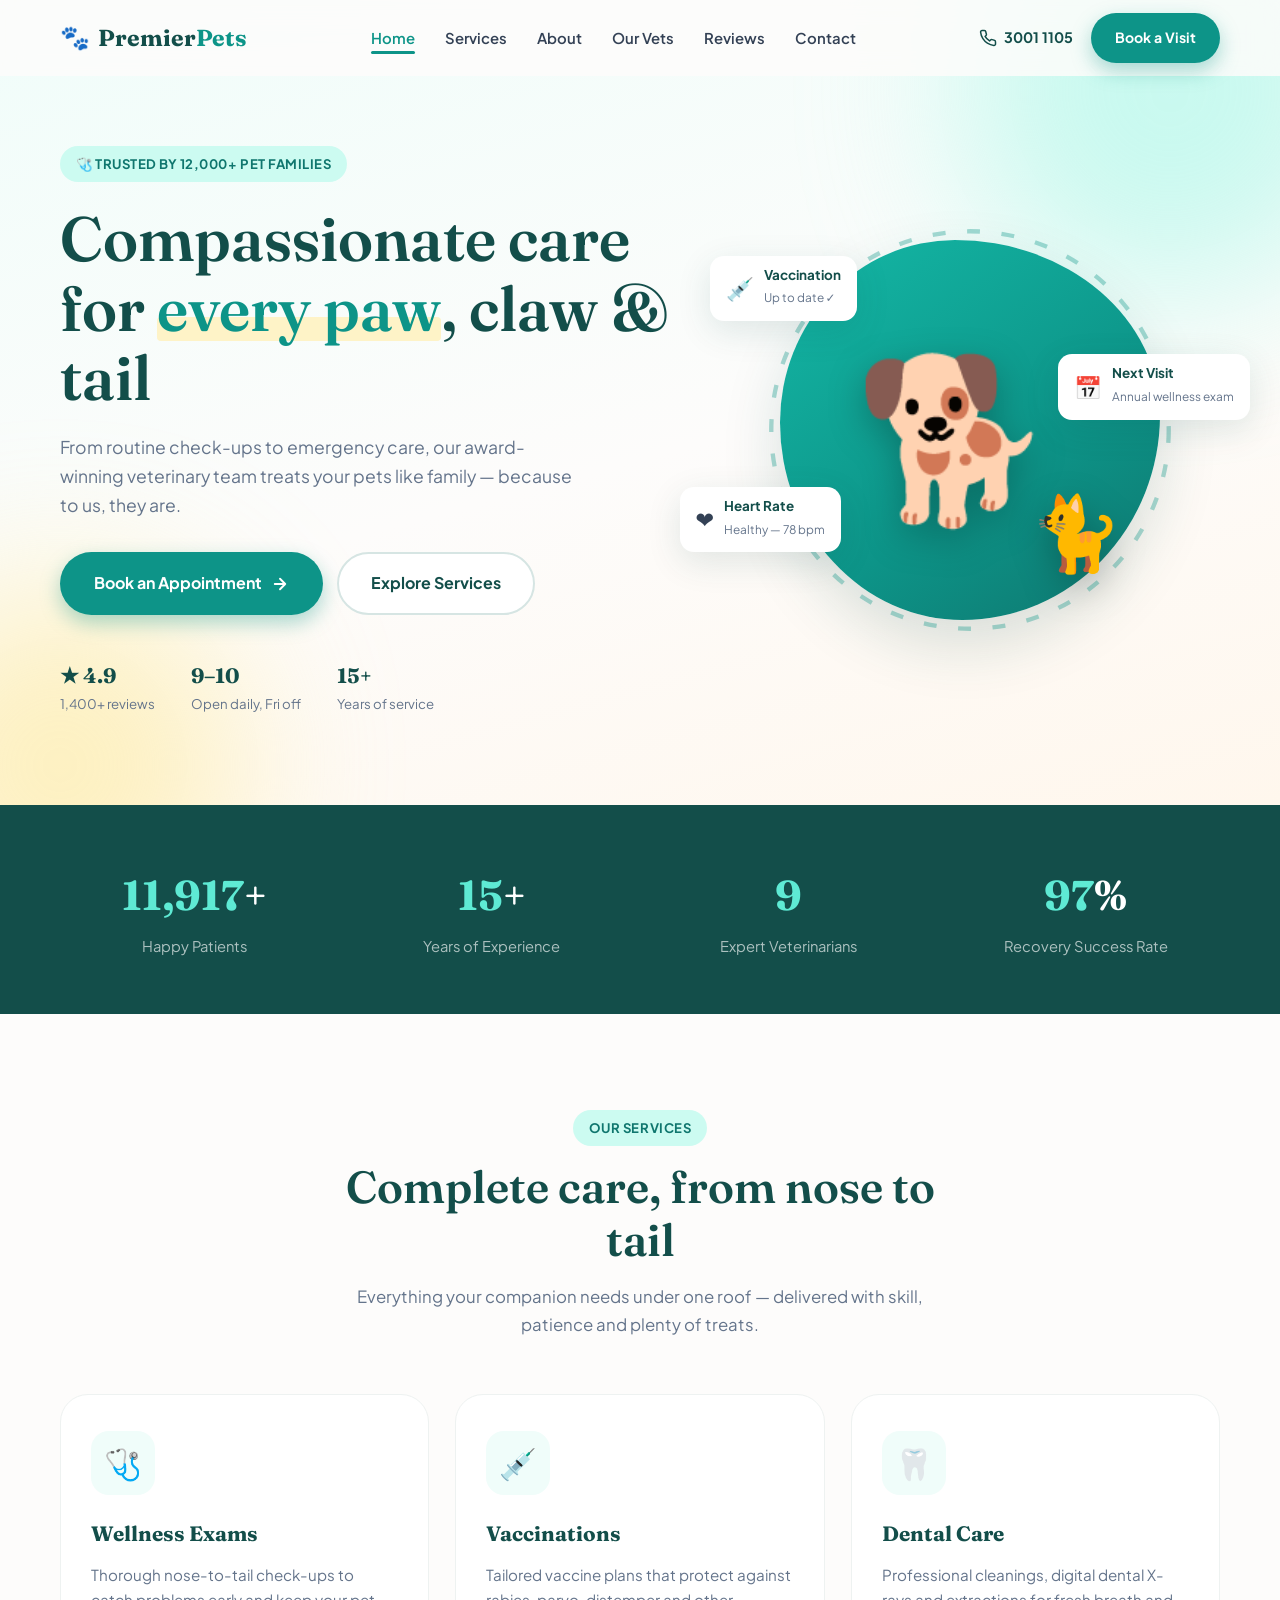
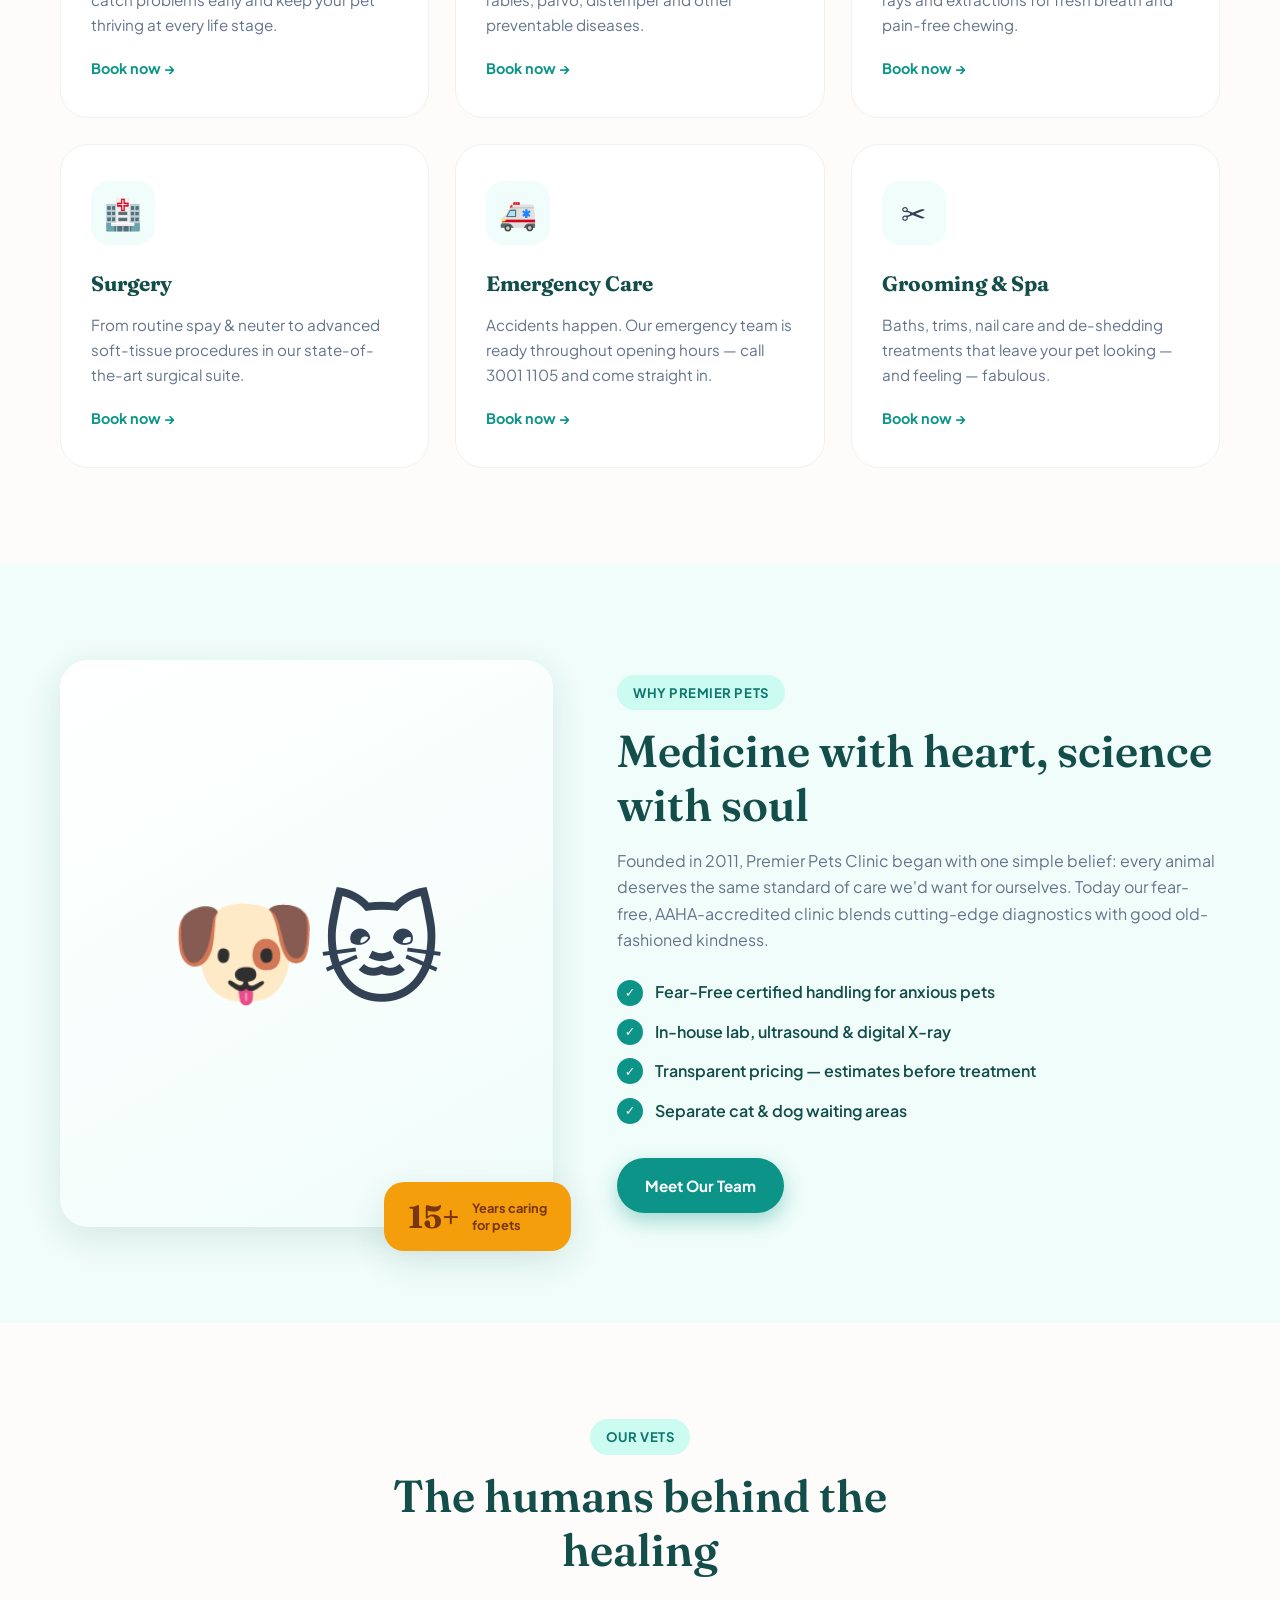
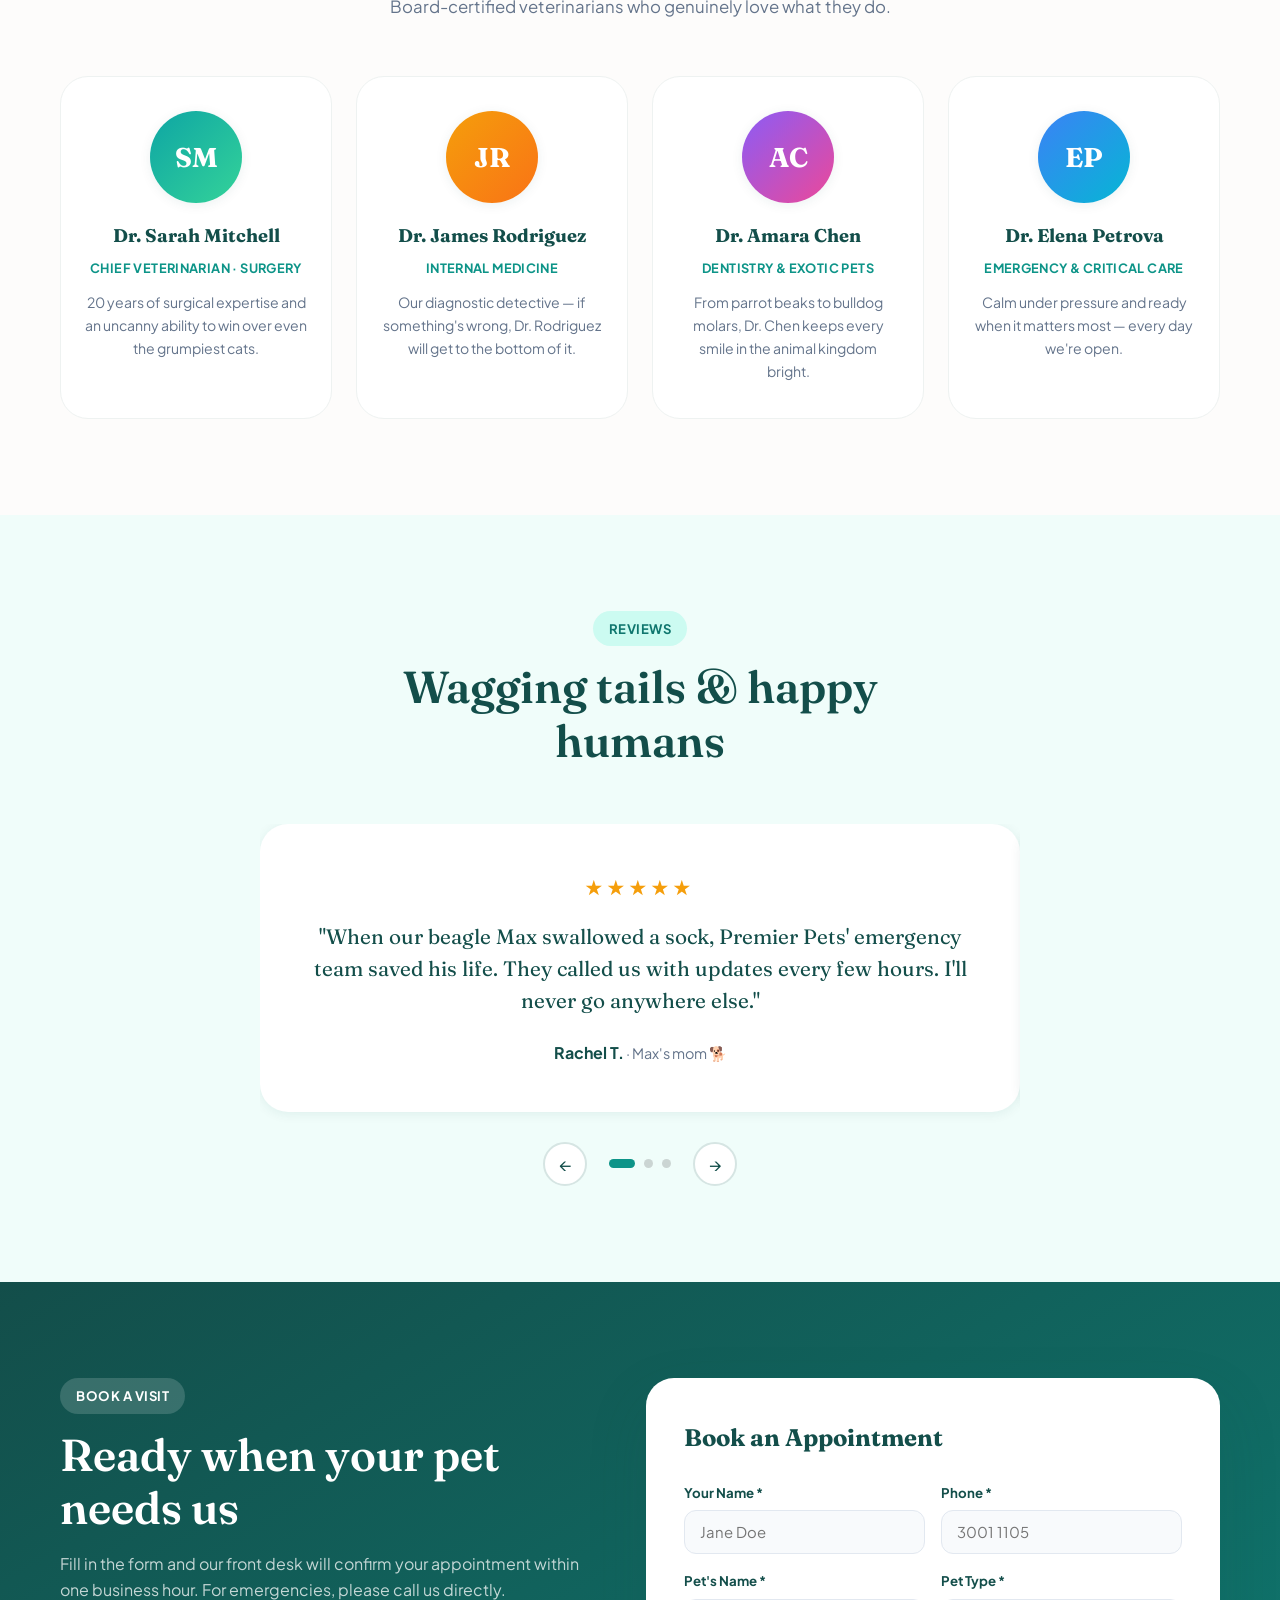
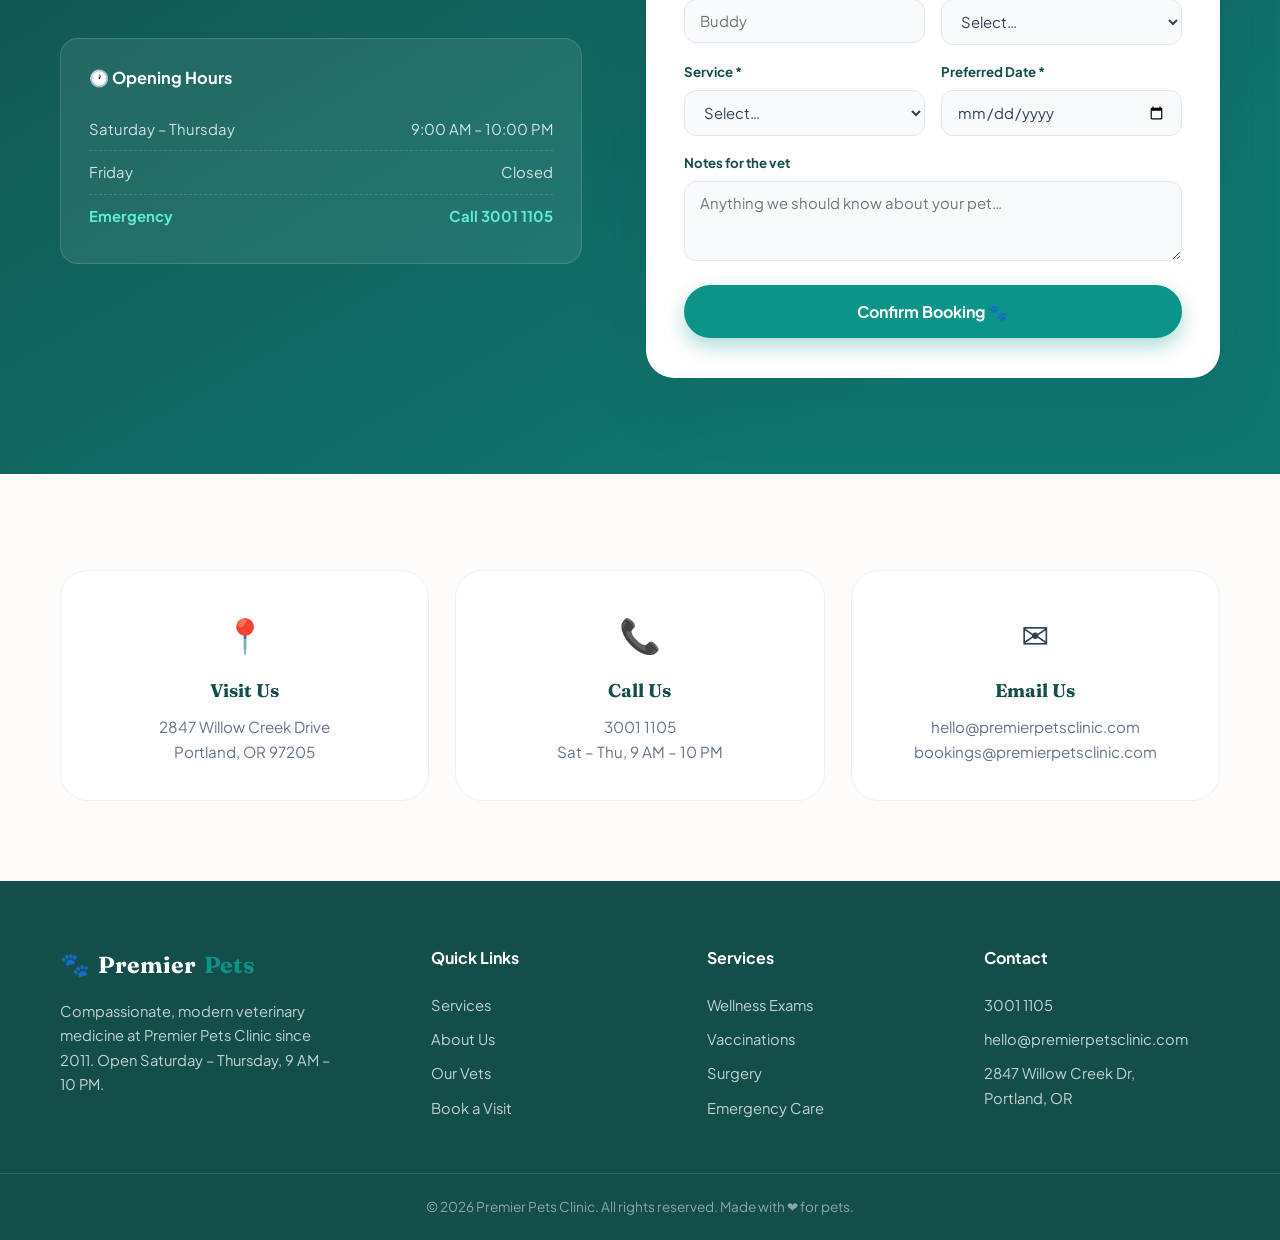
==== index.html @ c00f2b89 "Rebrand to Premier Pets Clinic with real contact details Update clinic name throughout, set phone to" ====
<!DOCTYPE html>
<html lang="en">
<head>
  <meta charset="UTF-8" />
  <meta name="viewport" content="width=device-width, initial-scale=1.0" />
  <title>Premier Pets Clinic — Compassionate Care for Every Paw</title>
  <meta name="description" content="Premier Pets Clinic offers complete pet healthcare: wellness exams, vaccinations, surgery, dental care, grooming and emergency services. Open Sat–Thu, 9 AM – 10 PM." />
  <link rel="preconnect" href="https://fonts.googleapis.com" />
  <link rel="preconnect" href="https://fonts.gstatic.com" crossorigin />
  <link href="https://fonts.googleapis.com/css2?family=Fraunces:opsz,wght@9..144,500;9..144,600;9..144,700&family=Plus+Jakarta+Sans:wght@400;500;600;700;800&display=swap" rel="stylesheet" />
  <link rel="stylesheet" href="css/styles.css" />
  <link rel="icon" href="data:image/svg+xml,<svg xmlns='http://www.w3.org/2000/svg' viewBox='0 0 100 100'><text y='.9em' font-size='90'>🐾</text></svg>" />
</head>
<body>

  <!-- ===== Header ===== -->
  <header class="header" id="header">
    <nav class="nav container">
      <a href="#home" class="nav__logo">
        <span class="nav__logo-icon">🐾</span>
        <span>Premier<em>Pets</em></span>
      </a>

      <ul class="nav__menu" id="nav-menu">
        <li><a href="#home" class="nav__link active-link">Home</a></li>
        <li><a href="#services" class="nav__link">Services</a></li>
        <li><a href="#about" class="nav__link">About</a></li>
        <li><a href="#team" class="nav__link">Our Vets</a></li>
        <li><a href="#testimonials" class="nav__link">Reviews</a></li>
        <li><a href="#contact" class="nav__link">Contact</a></li>
      </ul>

      <div class="nav__actions">
        <a href="tel:30011105" class="nav__phone">
          <svg viewBox="0 0 24 24" width="18" height="18" fill="none" stroke="currentColor" stroke-width="2" stroke-linecap="round" stroke-linejoin="round"><path d="M22 16.92v3a2 2 0 0 1-2.18 2 19.79 19.79 0 0 1-8.63-3.07 19.5 19.5 0 0 1-6-6 19.79 19.79 0 0 1-3.07-8.67A2 2 0 0 1 4.11 2h3a2 2 0 0 1 2 1.72 12.84 12.84 0 0 0 .7 2.81 2 2 0 0 1-.45 2.11L8.09 9.91a16 16 0 0 0 6 6l1.27-1.27a2 2 0 0 1 2.11-.45 12.84 12.84 0 0 0 2.81.7A2 2 0 0 1 22 16.92z"/></svg>
          <span>3001 1105</span>
        </a>
        <a href="#appointment" class="btn btn--primary nav__cta">Book a Visit</a>
        <button class="nav__toggle" id="nav-toggle" aria-label="Open menu">
          <span></span><span></span><span></span>
        </button>
      </div>
    </nav>
  </header>

  <main>
    <!-- ===== Hero ===== -->
    <section class="hero" id="home">
      <div class="hero__blob hero__blob--1"></div>
      <div class="hero__blob hero__blob--2"></div>
      <div class="container hero__container">
        <div class="hero__content reveal">
          <span class="tag">🩺 Trusted by 12,000+ pet families</span>
          <h1 class="hero__title">
            Compassionate care for <span class="highlight">every paw</span>, claw &amp; tail
          </h1>
          <p class="hero__text">
            From routine check-ups to emergency care, our award-winning veterinary
            team treats your pets like family — because to us, they are.
          </p>
          <div class="hero__buttons">
            <a href="#appointment" class="btn btn--primary btn--lg">
              Book an Appointment
              <svg viewBox="0 0 24 24" width="18" height="18" fill="none" stroke="currentColor" stroke-width="2.5" stroke-linecap="round" stroke-linejoin="round"><path d="M5 12h14M12 5l7 7-7 7"/></svg>
            </a>
            <a href="#services" class="btn btn--ghost btn--lg">Explore Services</a>
          </div>
          <div class="hero__badges">
            <div class="hero__badge"><strong>★ 4.9</strong><span>1,400+ reviews</span></div>
            <div class="hero__badge"><strong>9–10</strong><span>Open daily, Fri off</span></div>
            <div class="hero__badge"><strong>15+</strong><span>Years of service</span></div>
          </div>
        </div>

        <div class="hero__visual reveal delay-2">
          <div class="hero__card-main">
            <div class="hero__pet">🐕</div>
            <div class="hero__pet hero__pet--cat">🐈</div>
            <svg class="hero__ring" viewBox="0 0 200 200">
              <circle cx="100" cy="100" r="92" fill="none" stroke="currentColor" stroke-width="2" stroke-dasharray="6 10" />
            </svg>
          </div>
          <div class="float-card float-card--1">
            <span class="float-card__icon">💉</span>
            <div><strong>Vaccination</strong><small>Up to date ✓</small></div>
          </div>
          <div class="float-card float-card--2">
            <span class="float-card__icon">❤️</span>
            <div><strong>Heart Rate</strong><small>Healthy — 78 bpm</small></div>
          </div>
          <div class="float-card float-card--3">
            <span class="float-card__icon">📅</span>
            <div><strong>Next Visit</strong><small>Annual wellness exam</small></div>
          </div>
        </div>
      </div>
    </section>

    <!-- ===== Stats ===== -->
    <section class="stats">
      <div class="container stats__grid">
        <div class="stat reveal"><h3><span class="counter" data-target="12000">0</span>+</h3><p>Happy Patients</p></div>
        <div class="stat reveal delay-1"><h3><span class="counter" data-target="15">0</span>+</h3><p>Years of Experience</p></div>
        <div class="stat reveal delay-2"><h3><span class="counter" data-target="9">0</span></h3><p>Expert Veterinarians</p></div>
        <div class="stat reveal delay-3"><h3><span class="counter" data-target="98">0</span>%</h3><p>Recovery Success Rate</p></div>
      </div>
    </section>

    <!-- ===== Services ===== -->
    <section class="section services" id="services">
      <div class="container">
        <div class="section__header reveal">
          <span class="tag">Our Services</span>
          <h2 class="section__title">Complete care, from nose to tail</h2>
          <p class="section__subtitle">Everything your companion needs under one roof — delivered with skill, patience and plenty of treats.</p>
        </div>

        <div class="services__grid">
          <article class="service-card reveal">
            <div class="service-card__icon">🩺</div>
            <h3>Wellness Exams</h3>
            <p>Thorough nose-to-tail check-ups to catch problems early and keep your pet thriving at every life stage.</p>
            <a href="#appointment" class="service-card__link">Book now →</a>
          </article>
          <article class="service-card reveal delay-1">
            <div class="service-card__icon">💉</div>
            <h3>Vaccinations</h3>
            <p>Tailored vaccine plans that protect against rabies, parvo, distemper and other preventable diseases.</p>
            <a href="#appointment" class="service-card__link">Book now →</a>
          </article>
          <article class="service-card reveal delay-2">
            <div class="service-card__icon">🦷</div>
            <h3>Dental Care</h3>
            <p>Professional cleanings, digital dental X-rays and extractions for fresh breath and pain-free chewing.</p>
            <a href="#appointment" class="service-card__link">Book now →</a>
          </article>
          <article class="service-card reveal">
            <div class="service-card__icon">🏥</div>
            <h3>Surgery</h3>
            <p>From routine spay &amp; neuter to advanced soft-tissue procedures in our state-of-the-art surgical suite.</p>
            <a href="#appointment" class="service-card__link">Book now →</a>
          </article>
          <article class="service-card reveal delay-1">
            <div class="service-card__icon">🚑</div>
            <h3>Emergency Care</h3>
            <p>Accidents happen. Our emergency team is ready throughout opening hours — call 3001 1105 and come straight in.</p>
            <a href="#appointment" class="service-card__link">Book now →</a>
          </article>
          <article class="service-card reveal delay-2">
            <div class="service-card__icon">✂️</div>
            <h3>Grooming &amp; Spa</h3>
            <p>Baths, trims, nail care and de-shedding treatments that leave your pet looking — and feeling — fabulous.</p>
            <a href="#appointment" class="service-card__link">Book now →</a>
          </article>
        </div>
      </div>
    </section>

    <!-- ===== About ===== -->
    <section class="section about" id="about">
      <div class="container about__grid">
        <div class="about__visual reveal">
          <div class="about__img-card">
            <span class="about__emoji">🐶🐱</span>
            <div class="about__experience">
              <strong>15+</strong>
              <span>Years caring<br/>for pets</span>
            </div>
          </div>
        </div>
        <div class="about__content reveal delay-1">
          <span class="tag">Why Premier Pets</span>
          <h2 class="section__title">Medicine with heart, science with soul</h2>
          <p>
            Founded in 2011, Premier Pets Clinic began with one simple belief: every animal deserves
            the same standard of care we'd want for ourselves. Today our fear-free,
            AAHA-accredited clinic blends cutting-edge diagnostics with good
            old-fashioned kindness.
          </p>
          <ul class="about__list">
            <li><span>✓</span> Fear-Free certified handling for anxious pets</li>
            <li><span>✓</span> In-house lab, ultrasound &amp; digital X-ray</li>
            <li><span>✓</span> Transparent pricing — estimates before treatment</li>
            <li><span>✓</span> Separate cat &amp; dog waiting areas</li>
          </ul>
          <a href="#team" class="btn btn--primary">Meet Our Team</a>
        </div>
      </div>
    </section>

    <!-- ===== Team ===== -->
    <section class="section team" id="team">
      <div class="container">
        <div class="section__header reveal">
          <span class="tag">Our Vets</span>
          <h2 class="section__title">The humans behind the healing</h2>
          <p class="section__subtitle">Board-certified veterinarians who genuinely love what they do.</p>
        </div>
        <div class="team__grid">
          <article class="team-card reveal">
            <div class="team-card__avatar" style="--av: linear-gradient(135deg,#0ea5a4,#34d399)">SM</div>
            <h3>Dr. Sarah Mitchell</h3>
            <span class="team-card__role">Chief Veterinarian · Surgery</span>
            <p>20 years of surgical expertise and an uncanny ability to win over even the grumpiest cats.</p>
          </article>
          <article class="team-card reveal delay-1">
            <div class="team-card__avatar" style="--av: linear-gradient(135deg,#f59e0b,#f97316)">JR</div>
            <h3>Dr. James Rodriguez</h3>
            <span class="team-card__role">Internal Medicine</span>
            <p>Our diagnostic detective — if something's wrong, Dr. Rodriguez will get to the bottom of it.</p>
          </article>
          <article class="team-card reveal delay-2">
            <div class="team-card__avatar" style="--av: linear-gradient(135deg,#8b5cf6,#ec4899)">AC</div>
            <h3>Dr. Amara Chen</h3>
            <span class="team-card__role">Dentistry &amp; Exotic Pets</span>
            <p>From parrot beaks to bulldog molars, Dr. Chen keeps every smile in the animal kingdom bright.</p>
          </article>
          <article class="team-card reveal delay-3">
            <div class="team-card__avatar" style="--av: linear-gradient(135deg,#3b82f6,#06b6d4)">EP</div>
            <h3>Dr. Elena Petrova</h3>
            <span class="team-card__role">Emergency &amp; Critical Care</span>
            <p>Calm under pressure and ready when it matters most — every day we're open.</p>
          </article>
        </div>
      </div>
    </section>

    <!-- ===== Testimonials ===== -->
    <section class="section testimonials" id="testimonials">
      <div class="container">
        <div class="section__header reveal">
          <span class="tag">Reviews</span>
          <h2 class="section__title">Wagging tails &amp; happy humans</h2>
        </div>

        <div class="slider reveal" id="slider">
          <div class="slider__track" id="slider-track">
            <blockquote class="slide">
              <div class="slide__stars">★★★★★</div>
              <p>"When our beagle Max swallowed a sock, Premier Pets' emergency team saved his life. They called us with updates every few hours. I'll never go anywhere else."</p>
              <footer><strong>Rachel T.</strong><span> · Max's mom 🐕</span></footer>
            </blockquote>
            <blockquote class="slide">
              <div class="slide__stars">★★★★★</div>
              <p>"My cat Luna is terrified of vets, but the fear-free handling here is real. She actually purred during her exam. I didn't know that was possible."</p>
              <footer><strong>Daniel K.</strong><span> · Luna's dad 🐈</span></footer>
            </blockquote>
            <blockquote class="slide">
              <div class="slide__stars">★★★★★</div>
              <p>"Transparent pricing, zero upselling, and a team that remembers my dog's name every single visit. Premier Pets sets the standard for what a vet clinic should be."</p>
              <footer><strong>Priya S.</strong><span> · Biscuit's mom 🐩</span></footer>
            </blockquote>
          </div>
          <div class="slider__controls">
            <button class="slider__btn" id="prev-btn" aria-label="Previous review">←</button>
            <div class="slider__dots" id="slider-dots"></div>
            <button class="slider__btn" id="next-btn" aria-label="Next review">→</button>
          </div>
        </div>
      </div>
    </section>

    <!-- ===== Appointment ===== -->
    <section class="section appointment" id="appointment">
      <div class="container appointment__grid">
        <div class="appointment__info reveal">
          <span class="tag tag--light">Book a Visit</span>
          <h2 class="section__title">Ready when your pet needs us</h2>
          <p>Fill in the form and our front desk will confirm your appointment within one business hour. For emergencies, please call us directly.</p>
          <div class="appointment__hours">
            <h4>🕐 Opening Hours</h4>
            <ul>
              <li><span>Saturday – Thursday</span><span>9:00 AM – 10:00 PM</span></li>
              <li><span>Friday</span><span>Closed</span></li>
              <li class="appointment__emergency"><span>Emergency</span><span>Call 3001 1105</span></li>
            </ul>
          </div>
        </div>

        <form class="appointment__form reveal delay-1" id="appointment-form" novalidate>
          <h3>Book an Appointment</h3>
          <div class="form__row">
            <div class="form__group">
              <label for="owner-name">Your Name *</label>
              <input type="text" id="owner-name" name="ownerName" placeholder="Jane Doe" required />
            </div>
            <div class="form__group">
              <label for="phone">Phone *</label>
              <input type="tel" id="phone" name="phone" placeholder="3001 1105" required />
            </div>
          </div>
          <div class="form__row">
            <div class="form__group">
              <label for="pet-name">Pet's Name *</label>
              <input type="text" id="pet-name" name="petName" placeholder="Buddy" required />
            </div>
            <div class="form__group">
              <label for="pet-type">Pet Type *</label>
              <select id="pet-type" name="petType" required>
                <option value="" disabled selected>Select…</option>
                <option>Dog</option>
                <option>Cat</option>
                <option>Bird</option>
                <option>Rabbit</option>
                <option>Reptile</option>
                <option>Other</option>
              </select>
            </div>
          </div>
          <div class="form__row">
            <div class="form__group">
              <label for="service">Service *</label>
              <select id="service" name="service" required>
                <option value="" disabled selected>Select…</option>
                <option>Wellness Exam</option>
                <option>Vaccination</option>
                <option>Dental Care</option>
                <option>Surgery Consultation</option>
                <option>Grooming &amp; Spa</option>
                <option>Emergency</option>
              </select>
            </div>
            <div class="form__group">
              <label for="date">Preferred Date *</label>
              <input type="date" id="date" name="date" required />
            </div>
          </div>
          <div class="form__group">
            <label for="notes">Notes for the vet</label>
            <textarea id="notes" name="notes" rows="3" placeholder="Anything we should know about your pet…"></textarea>
          </div>
          <button type="submit" class="btn btn--primary btn--lg btn--full">Confirm Booking 🐾</button>
          <p class="form__success" id="form-success" hidden>✅ Thank you! Your request was received — we'll call you shortly to confirm.</p>
        </form>
      </div>
    </section>

    <!-- ===== Contact / Map ===== -->
    <section class="section contact" id="contact">
      <div class="container">
        <div class="contact__grid">
          <div class="contact-card reveal">
            <span class="contact-card__icon">📍</span>
            <h4>Visit Us</h4>
            <p>2847 Willow Creek Drive<br/>Portland, OR 97205</p>
          </div>
          <div class="contact-card reveal delay-1">
            <span class="contact-card__icon">📞</span>
            <h4>Call Us</h4>
            <p><a href="tel:30011105">3001 1105</a><br/>Sat – Thu, 9 AM – 10 PM</p>
          </div>
          <div class="contact-card reveal delay-2">
            <span class="contact-card__icon">✉️</span>
            <h4>Email Us</h4>
            <p><a href="mailto:hello@premierpetsclinic.com">hello@premierpetsclinic.com</a><br/><a href="mailto:bookings@premierpetsclinic.com">bookings@premierpetsclinic.com</a></p>
          </div>
        </div>
      </div>
    </section>
  </main>

  <!-- ===== Footer ===== -->
  <footer class="footer">
    <div class="container footer__grid">
      <div class="footer__brand">
        <a href="#home" class="nav__logo nav__logo--footer"><span class="nav__logo-icon">🐾</span> Premier<em>Pets</em></a>
        <p>Compassionate, modern veterinary medicine at Premier Pets Clinic since 2011. Open Saturday – Thursday, 9 AM – 10 PM.</p>
      </div>
      <div class="footer__col">
        <h4>Quick Links</h4>
        <a href="#services">Services</a>
        <a href="#about">About Us</a>
        <a href="#team">Our Vets</a>
        <a href="#appointment">Book a Visit</a>
      </div>
      <div class="footer__col">
        <h4>Services</h4>
        <a href="#services">Wellness Exams</a>
        <a href="#services">Vaccinations</a>
        <a href="#services">Surgery</a>
        <a href="#services">Emergency Care</a>
      </div>
      <div class="footer__col">
        <h4>Contact</h4>
        <a href="tel:30011105">3001 1105</a>
        <a href="mailto:hello@premierpetsclinic.com">hello@premierpetsclinic.com</a>
        <a href="#contact">2847 Willow Creek Dr,<br/>Portland, OR</a>
      </div>
    </div>
    <div class="footer__bottom">
      <p>© <span id="year"></span> Premier Pets Clinic. All rights reserved. Made with ❤️ for pets.</p>
    </div>
  </footer>

  <a href="#home" class="scroll-top" id="scroll-top" aria-label="Back to top">↑</a>

  <script src="js/script.js"></script>
</body>
</html>
---- css/styles.css ----
/* ============================================================
   Premier Pets Clinic — Stylesheet
   ============================================================ */

:root {
  --clr-primary: #0d9488;
  --clr-primary-dark: #0f766e;
  --clr-primary-light: #ccfbf1;
  --clr-accent: #f59e0b;
  --clr-accent-soft: #fef3c7;
  --clr-dark: #134e4a;
  --clr-text: #334155;
  --clr-muted: #64748b;
  --clr-bg: #fdfcfb;
  --clr-bg-soft: #f0fdfa;
  --clr-white: #ffffff;

  --font-display: "Fraunces", Georgia, serif;
  --font-body: "Plus Jakarta Sans", system-ui, sans-serif;

  --radius: 18px;
  --radius-lg: 28px;
  --shadow-sm: 0 2px 12px rgba(19, 78, 74, 0.08);
  --shadow-md: 0 10px 35px rgba(19, 78, 74, 0.12);
  --shadow-lg: 0 25px 60px rgba(19, 78, 74, 0.16);

  --header-h: 76px;
}

* { margin: 0; padding: 0; box-sizing: border-box; }

html { scroll-behavior: smooth; scroll-padding-top: var(--header-h); }

body {
  font-family: var(--font-body);
  color: var(--clr-text);
  background: var(--clr-bg);
  line-height: 1.65;
  overflow-x: hidden;
}

img { max-width: 100%; display: block; }
a { text-decoration: none; color: inherit; }
ul { list-style: none; }
button { font-family: inherit; cursor: pointer; }

.container {
  width: min(1160px, 92%);
  margin-inline: auto;
}

/* ===== Typography helpers ===== */
.section { padding: 96px 0; }

.section__header {
  text-align: center;
  max-width: 640px;
  margin: 0 auto 56px;
}

.section__title {
  font-family: var(--font-display);
  font-size: clamp(1.9rem, 4vw, 2.8rem);
  font-weight: 600;
  color: var(--clr-dark);
  line-height: 1.2;
  margin: 14px 0 16px;
}

.section__subtitle { color: var(--clr-muted); font-size: 1.05rem; }

.tag {
  display: inline-block;
  background: var(--clr-primary-light);
  color: var(--clr-primary-dark);
  font-weight: 700;
  font-size: 0.82rem;
  letter-spacing: 0.04em;
  text-transform: uppercase;
  padding: 7px 16px;
  border-radius: 100px;
}

.tag--light { background: rgba(255, 255, 255, 0.16); color: #fff; }

.highlight {
  position: relative;
  color: var(--clr-primary);
  white-space: nowrap;
}
.highlight::after {
  content: "";
  position: absolute;
  left: 0; right: 0; bottom: 6px;
  height: 0.38em;
  background: var(--clr-accent-soft);
  z-index: -1;
  border-radius: 4px;
}

/* ===== Buttons ===== */
.btn {
  display: inline-flex;
  align-items: center;
  gap: 9px;
  font-weight: 700;
  font-size: 0.95rem;
  padding: 13px 26px;
  border-radius: 100px;
  border: 2px solid transparent;
  transition: all 0.25s ease;
}

.btn--primary {
  background: var(--clr-primary);
  color: #fff;
  box-shadow: 0 8px 20px rgba(13, 148, 136, 0.35);
}
.btn--primary:hover {
  background: var(--clr-primary-dark);
  transform: translateY(-2px);
  box-shadow: 0 12px 26px rgba(13, 148, 136, 0.45);
}

.btn--ghost {
  border-color: #d6e5e3;
  color: var(--clr-dark);
  background: #fff;
}
.btn--ghost:hover { border-color: var(--clr-primary); color: var(--clr-primary); transform: translateY(-2px); }

.btn--lg { padding: 16px 32px; font-size: 1rem; }
.btn--full { width: 100%; justify-content: center; border: none; }

/* ============================================================
   Header / Nav
   ============================================================ */
.header {
  position: fixed;
  inset: 0 0 auto;
  height: var(--header-h);
  z-index: 100;
  background: rgba(253, 252, 251, 0.85);
  backdrop-filter: blur(14px);
  -webkit-backdrop-filter: blur(14px);
  transition: box-shadow 0.3s ease;
}
.header.scrolled { box-shadow: var(--shadow-sm); }

.nav {
  height: var(--header-h);
  display: flex;
  align-items: center;
  justify-content: space-between;
  gap: 20px;
}

.nav__logo {
  display: flex;
  align-items: center;
  gap: 8px;
  font-family: var(--font-display);
  font-size: 1.45rem;
  font-weight: 700;
  color: var(--clr-dark);
}
.nav__logo em { color: var(--clr-primary); font-style: normal; }
.nav__logo-icon { font-size: 1.5rem; }

.nav__menu {
  display: flex;
  gap: 30px;
}
.nav__link {
  font-weight: 600;
  font-size: 0.93rem;
  color: var(--clr-text);
  transition: color 0.2s;
  position: relative;
  padding: 4px 0;
}
.nav__link::after {
  content: "";
  position: absolute;
  left: 0; bottom: -3px;
  width: 0; height: 2.5px;
  background: var(--clr-primary);
  border-radius: 2px;
  transition: width 0.25s ease;
}
.nav__link:hover, .nav__link.active-link { color: var(--clr-primary); }
.nav__link:hover::after, .nav__link.active-link::after { width: 100%; }

.nav__actions { display: flex; align-items: center; gap: 18px; }

.nav__phone {
  display: flex;
  align-items: center;
  gap: 7px;
  font-weight: 700;
  font-size: 0.9rem;
  color: var(--clr-dark);
  transition: color 0.2s;
}
.nav__phone:hover { color: var(--clr-primary); }

.nav__cta { padding: 11px 22px; font-size: 0.88rem; }

.nav__toggle {
  display: none;
  flex-direction: column;
  gap: 5px;
  background: none;
  border: none;
  padding: 6px;
}
.nav__toggle span {
  width: 24px; height: 2.5px;
  background: var(--clr-dark);
  border-radius: 2px;
  transition: transform 0.3s, opacity 0.3s;
}
.nav__toggle.open span:nth-child(1) { transform: translateY(7.5px) rotate(45deg); }
.nav__toggle.open span:nth-child(2) { opacity: 0; }
.nav__toggle.open span:nth-child(3) { transform: translateY(-7.5px) rotate(-45deg); }

/* ============================================================
   Hero
   ============================================================ */
.hero {
  position: relative;
  padding: calc(var(--header-h) + 70px) 0 90px;
  background: linear-gradient(165deg, var(--clr-bg-soft) 0%, var(--clr-bg) 55%, #fff7ed 100%);
  overflow: hidden;
}

.hero__blob {
  position: absolute;
  border-radius: 50%;
  filter: blur(80px);
  opacity: 0.5;
  pointer-events: none;
}
.hero__blob--1 { width: 420px; height: 420px; background: #99f6e4; top: -120px; right: -100px; }
.hero__blob--2 { width: 360px; height: 360px; background: #fde68a; bottom: -140px; left: -120px; }

.hero__container {
  position: relative;
  display: grid;
  grid-template-columns: 1.1fr 0.9fr;
  align-items: center;
  gap: 48px;
}

.hero__title {
  font-family: var(--font-display);
  font-size: clamp(2.4rem, 5.4vw, 3.9rem);
  font-weight: 600;
  line-height: 1.12;
  color: var(--clr-dark);
  margin: 22px 0 20px;
}

.hero__text {
  font-size: 1.1rem;
  color: var(--clr-muted);
  max-width: 520px;
  margin-bottom: 32px;
}

.hero__buttons { display: flex; flex-wrap: wrap; gap: 14px; margin-bottom: 44px; }

.hero__badges { display: flex; gap: 36px; flex-wrap: wrap; }
.hero__badge { display: flex; flex-direction: column; }
.hero__badge strong { font-size: 1.3rem; color: var(--clr-dark); font-family: var(--font-display); }
.hero__badge span { font-size: 0.83rem; color: var(--clr-muted); }

/* Hero visual */
.hero__visual { position: relative; display: flex; justify-content: center; }

.hero__card-main {
  position: relative;
  width: min(380px, 80vw);
  aspect-ratio: 1;
  background: linear-gradient(145deg, #14b8a6, #0d9488 60%, #0f766e);
  border-radius: 46% 54% 52% 48% / 48% 46% 54% 52%;
  display: grid;
  place-items: center;
  box-shadow: var(--shadow-lg);
  animation: blob-morph 9s ease-in-out infinite alternate;
}

@keyframes blob-morph {
  0%   { border-radius: 46% 54% 52% 48% / 48% 46% 54% 52%; }
  100% { border-radius: 54% 46% 44% 56% / 52% 56% 44% 48%; }
}

.hero__pet { font-size: clamp(7rem, 14vw, 10rem); transform: translateX(-8%); filter: drop-shadow(0 12px 18px rgba(0,0,0,0.25)); }
.hero__pet--cat {
  position: absolute;
  font-size: clamp(3.4rem, 7vw, 4.6rem);
  bottom: 8%; right: 10%;
  transform: none;
}

.hero__ring {
  position: absolute;
  inset: -26px;
  width: calc(100% + 52px);
  height: calc(100% + 52px);
  color: rgba(13, 148, 136, 0.35);
  animation: spin 40s linear infinite;
}
@keyframes spin { to { transform: rotate(360deg); } }

.float-card {
  position: absolute;
  display: flex;
  align-items: center;
  gap: 10px;
  background: #fff;
  border-radius: 14px;
  padding: 11px 16px;
  box-shadow: var(--shadow-md);
  animation: floaty 5s ease-in-out infinite;
}
.float-card strong { display: block; font-size: 0.84rem; color: var(--clr-dark); line-height: 1.25; }
.float-card small { color: var(--clr-muted); font-size: 0.74rem; }
.float-card__icon { font-size: 1.4rem; }

.float-card--1 { top: 4%; left: -2%; animation-delay: 0s; }
.float-card--2 { bottom: 18%; left: -8%; animation-delay: 1.6s; }
.float-card--3 { top: 30%; right: -6%; animation-delay: 3.2s; }

@keyframes floaty {
  0%, 100% { transform: translateY(0); }
  50% { transform: translateY(-12px); }
}

/* ============================================================
   Stats
   ============================================================ */
.stats {
  background: var(--clr-dark);
  padding: 56px 0;
}
.stats__grid {
  display: grid;
  grid-template-columns: repeat(4, 1fr);
  gap: 28px;
  text-align: center;
}
.stat h3 {
  font-family: var(--font-display);
  font-size: clamp(1.9rem, 3.5vw, 2.6rem);
  color: #fff;
}
.stat h3 span.counter { color: #5eead4; }
.stat p { color: rgba(255, 255, 255, 0.65); font-size: 0.92rem; margin-top: 4px; }

/* ============================================================
   Services
   ============================================================ */
.services__grid {
  display: grid;
  grid-template-columns: repeat(3, 1fr);
  gap: 26px;
}

.service-card {
  background: #fff;
  border: 1px solid #eef2f1;
  border-radius: var(--radius-lg);
  padding: 36px 30px;
  transition: transform 0.3s ease, box-shadow 0.3s ease, border-color 0.3s;
}
.service-card:hover {
  transform: translateY(-8px);
  box-shadow: var(--shadow-md);
  border-color: var(--clr-primary-light);
}

.service-card__icon {
  width: 64px; height: 64px;
  display: grid;
  place-items: center;
  font-size: 1.9rem;
  background: var(--clr-bg-soft);
  border-radius: 18px;
  margin-bottom: 22px;
  transition: transform 0.3s ease, background 0.3s;
}
.service-card:hover .service-card__icon {
  transform: rotate(-8deg) scale(1.08);
  background: var(--clr-primary-light);
}

.service-card h3 {
  font-family: var(--font-display);
  font-size: 1.3rem;
  color: var(--clr-dark);
  margin-bottom: 10px;
}
.service-card p { color: var(--clr-muted); font-size: 0.95rem; margin-bottom: 18px; }

.service-card__link {
  font-weight: 700;
  font-size: 0.9rem;
  color: var(--clr-primary);
  transition: gap 0.2s, color 0.2s;
}
.service-card__link:hover { color: var(--clr-primary-dark); }

/* ============================================================
   About
   ============================================================ */
.about { background: var(--clr-bg-soft); }

.about__grid {
  display: grid;
  grid-template-columns: 0.9fr 1.1fr;
  gap: 64px;
  align-items: center;
}

.about__img-card {
  position: relative;
  background: linear-gradient(150deg, #fff, #f0fdfa);
  border-radius: var(--radius-lg);
  box-shadow: var(--shadow-md);
  aspect-ratio: 4/4.6;
  display: grid;
  place-items: center;
}
.about__emoji { font-size: clamp(5rem, 10vw, 7.5rem); }

.about__experience {
  position: absolute;
  bottom: -24px; right: -18px;
  background: var(--clr-accent);
  color: #78350f;
  padding: 18px 24px;
  border-radius: 20px;
  box-shadow: var(--shadow-md);
  display: flex;
  align-items: center;
  gap: 12px;
}
.about__experience strong { font-family: var(--font-display); font-size: 2rem; line-height: 1; }
.about__experience span { font-size: 0.8rem; font-weight: 700; line-height: 1.3; }

.about__content > p { color: var(--clr-muted); margin-bottom: 26px; }

.about__list { margin-bottom: 34px; display: grid; gap: 13px; }
.about__list li { display: flex; align-items: center; gap: 12px; font-weight: 600; color: var(--clr-dark); }
.about__list li span {
  flex: none;
  width: 26px; height: 26px;
  border-radius: 50%;
  background: var(--clr-primary);
  color: #fff;
  display: grid;
  place-items: center;
  font-size: 0.8rem;
}

/* ============================================================
   Team
   ============================================================ */
.team__grid {
  display: grid;
  grid-template-columns: repeat(4, 1fr);
  gap: 24px;
}

.team-card {
  background: #fff;
  border: 1px solid #eef2f1;
  border-radius: var(--radius-lg);
  padding: 34px 24px;
  text-align: center;
  transition: transform 0.3s ease, box-shadow 0.3s ease;
}
.team-card:hover { transform: translateY(-8px); box-shadow: var(--shadow-md); }

.team-card__avatar {
  width: 92px; height: 92px;
  margin: 0 auto 18px;
  border-radius: 50%;
  background: var(--av, var(--clr-primary));
  color: #fff;
  font-family: var(--font-display);
  font-size: 1.7rem;
  font-weight: 700;
  display: grid;
  place-items: center;
  box-shadow: var(--shadow-sm);
}

.team-card h3 { font-family: var(--font-display); font-size: 1.15rem; color: var(--clr-dark); }
.team-card__role {
  display: block;
  color: var(--clr-primary);
  font-weight: 700;
  font-size: 0.8rem;
  text-transform: uppercase;
  letter-spacing: 0.03em;
  margin: 6px 0 12px;
}
.team-card p { color: var(--clr-muted); font-size: 0.88rem; }

/* ============================================================
   Testimonials
   ============================================================ */
.testimonials { background: var(--clr-bg-soft); }

.slider {
  max-width: 760px;
  margin: 0 auto;
  overflow: hidden;
}

.slider__track {
  display: flex;
  transition: transform 0.55s cubic-bezier(0.65, 0, 0.35, 1);
}

.slide {
  flex: 0 0 100%;
  background: #fff;
  border-radius: var(--radius-lg);
  padding: 46px 50px;
  box-shadow: var(--shadow-sm);
  text-align: center;
}
.slide__stars { color: var(--clr-accent); font-size: 1.25rem; letter-spacing: 4px; margin-bottom: 18px; }
.slide p {
  font-family: var(--font-display);
  font-size: clamp(1.05rem, 2vw, 1.3rem);
  color: var(--clr-dark);
  line-height: 1.55;
  margin-bottom: 22px;
}
.slide footer strong { color: var(--clr-dark); }
.slide footer span { color: var(--clr-muted); font-size: 0.9rem; }

.slider__controls {
  display: flex;
  align-items: center;
  justify-content: center;
  gap: 22px;
  margin-top: 30px;
}

.slider__btn {
  width: 44px; height: 44px;
  border-radius: 50%;
  border: 2px solid #d6e5e3;
  background: #fff;
  color: var(--clr-dark);
  font-size: 1.1rem;
  transition: all 0.2s;
}
.slider__btn:hover { background: var(--clr-primary); border-color: var(--clr-primary); color: #fff; }

.slider__dots { display: flex; gap: 9px; }
.slider__dot {
  width: 9px; height: 9px;
  border-radius: 50%;
  border: none;
  background: #cbd5d3;
  transition: all 0.25s;
  padding: 0;
}
.slider__dot.active { background: var(--clr-primary); width: 26px; border-radius: 100px; }

/* ============================================================
   Appointment
   ============================================================ */
.appointment {
  background: linear-gradient(150deg, var(--clr-dark), #0f766e 80%);
  color: #fff;
}

.appointment__grid {
  display: grid;
  grid-template-columns: 1fr 1.1fr;
  gap: 64px;
  align-items: start;
}

.appointment .section__title { color: #fff; }
.appointment__info > p { color: rgba(255, 255, 255, 0.75); margin-bottom: 34px; }

.appointment__hours {
  background: rgba(255, 255, 255, 0.08);
  border: 1px solid rgba(255, 255, 255, 0.14);
  border-radius: var(--radius);
  padding: 26px 28px;
}
.appointment__hours h4 { margin-bottom: 16px; font-size: 1.02rem; }
.appointment__hours li {
  display: flex;
  justify-content: space-between;
  padding: 9px 0;
  font-size: 0.93rem;
  color: rgba(255, 255, 255, 0.8);
  border-bottom: 1px dashed rgba(255, 255, 255, 0.15);
}
.appointment__hours li:last-child { border-bottom: none; }
.appointment__emergency { color: #5eead4 !important; font-weight: 700; }

.appointment__form {
  background: #fff;
  border-radius: var(--radius-lg);
  padding: 40px 38px;
  box-shadow: var(--shadow-lg);
  color: var(--clr-text);
}
.appointment__form h3 {
  font-family: var(--font-display);
  color: var(--clr-dark);
  font-size: 1.5rem;
  margin-bottom: 24px;
}

.form__row { display: grid; grid-template-columns: 1fr 1fr; gap: 16px; }
.form__group { margin-bottom: 16px; }
.form__group label {
  display: block;
  font-weight: 700;
  font-size: 0.83rem;
  color: var(--clr-dark);
  margin-bottom: 7px;
}
.form__group input,
.form__group select,
.form__group textarea {
  width: 100%;
  font-family: inherit;
  font-size: 0.93rem;
  color: var(--clr-text);
  padding: 12px 15px;
  border: 1.5px solid #e2e8f0;
  border-radius: 12px;
  background: #f8fafc;
  outline: none;
  transition: border-color 0.2s, box-shadow 0.2s, background 0.2s;
}
.form__group input:focus,
.form__group select:focus,
.form__group textarea:focus {
  border-color: var(--clr-primary);
  background: #fff;
  box-shadow: 0 0 0 4px rgba(13, 148, 136, 0.12);
}
.form__group input.error,
.form__group select.error { border-color: #ef4444; background: #fef2f2; }
.form__group textarea { resize: vertical; }

.form__success {
  margin-top: 16px;
  background: #ecfdf5;
  color: #047857;
  font-weight: 600;
  font-size: 0.92rem;
  padding: 13px 16px;
  border-radius: 12px;
  text-align: center;
}

/* ============================================================
   Contact
   ============================================================ */
.contact { padding-bottom: 80px; }
.contact__grid {
  display: grid;
  grid-template-columns: repeat(3, 1fr);
  gap: 26px;
}

.contact-card {
  background: #fff;
  border: 1px solid #eef2f1;
  border-radius: var(--radius-lg);
  padding: 36px 28px;
  text-align: center;
  transition: transform 0.3s, box-shadow 0.3s;
}
.contact-card:hover { transform: translateY(-6px); box-shadow: var(--shadow-md); }
.contact-card__icon { font-size: 2.1rem; display: block; margin-bottom: 14px; }
.contact-card h4 { font-family: var(--font-display); color: var(--clr-dark); font-size: 1.15rem; margin-bottom: 8px; }
.contact-card p, .contact-card a { color: var(--clr-muted); font-size: 0.95rem; }
.contact-card a:hover { color: var(--clr-primary); }

/* ============================================================
   Footer
   ============================================================ */
.footer { background: var(--clr-dark); color: rgba(255, 255, 255, 0.75); }

.footer__grid {
  display: grid;
  grid-template-columns: 1.4fr 1fr 1fr 1fr;
  gap: 40px;
  padding: 64px 0 48px;
}

.nav__logo--footer { color: #fff; margin-bottom: 14px; }
.footer__brand p { font-size: 0.92rem; max-width: 280px; }

.footer__col h4 { color: #fff; font-size: 1rem; margin-bottom: 16px; }
.footer__col a {
  display: block;
  font-size: 0.92rem;
  padding: 5px 0;
  transition: color 0.2s, transform 0.2s;
}
.footer__col a:hover { color: #5eead4; }

.footer__bottom {
  border-top: 1px solid rgba(255, 255, 255, 0.12);
  padding: 22px 0;
  text-align: center;
  font-size: 0.85rem;
  color: rgba(255, 255, 255, 0.5);
}

/* ===== Scroll-to-top ===== */
.scroll-top {
  position: fixed;
  right: 24px; bottom: 24px;
  width: 48px; height: 48px;
  border-radius: 50%;
  background: var(--clr-primary);
  color: #fff;
  font-size: 1.2rem;
  display: grid;
  place-items: center;
  box-shadow: var(--shadow-md);
  opacity: 0;
  visibility: hidden;
  transform: translateY(12px);
  transition: all 0.3s ease;
  z-index: 90;
}
.scroll-top.visible { opacity: 1; visibility: visible; transform: translateY(0); }
.scroll-top:hover { background: var(--clr-primary-dark); }

/* ===== Reveal animations ===== */
.reveal {
  opacity: 0;
  transform: translateY(34px);
  transition: opacity 0.7s ease, transform 0.7s ease;
}
.reveal.visible { opacity: 1; transform: translateY(0); }
.delay-1 { transition-delay: 0.12s; }
.delay-2 { transition-delay: 0.24s; }
.delay-3 { transition-delay: 0.36s; }

@media (prefers-reduced-motion: reduce) {
  *, *::before, *::after { animation: none !important; transition: none !important; }
  html { scroll-behavior: auto; }
  .reveal { opacity: 1; transform: none; }
}

/* ============================================================
   Responsive
   ============================================================ */
@media (max-width: 1024px) {
  .hero__container { grid-template-columns: 1fr; text-align: center; }
  .hero__content { display: flex; flex-direction: column; align-items: center; }
  .hero__visual { margin-top: 30px; }
  .float-card--1 { left: 2%; }
  .float-card--2 { left: 0; }
  .float-card--3 { right: 0; }

  .services__grid { grid-template-columns: repeat(2, 1fr); }
  .team__grid { grid-template-columns: repeat(2, 1fr); }
  .about__grid, .appointment__grid { grid-template-columns: 1fr; gap: 48px; }
  .about__visual { max-width: 420px; margin-inline: auto; }
  .footer__grid { grid-template-columns: 1fr 1fr; }
  .nav__phone { display: none; }
}

@media (max-width: 768px) {
  .section { padding: 72px 0; }

  .nav__menu {
    position: fixed;
    top: var(--header-h);
    left: 0; right: 0;
    background: #fff;
    flex-direction: column;
    gap: 0;
    padding: 16px 0 22px;
    box-shadow: var(--shadow-md);
    transform: translateY(-130%);
    transition: transform 0.35s ease;
    z-index: -1;
  }
  .nav__menu.open { transform: translateY(0); }
  .nav__menu li { text-align: center; }
  .nav__link { display: block; padding: 13px 0; }
  .nav__link::after { display: none; }

  .nav__toggle { display: flex; }
  .nav__cta { display: none; }

  .stats__grid { grid-template-columns: repeat(2, 1fr); }
  .services__grid { grid-template-columns: 1fr; }
  .team__grid { grid-template-columns: 1fr; max-width: 380px; margin-inline: auto; }
  .contact__grid { grid-template-columns: 1fr; }
  .form__row { grid-template-columns: 1fr; gap: 0; }

  .slide { padding: 36px 26px; }
  .appointment__form { padding: 30px 22px; }
  .about__experience { right: 6px; }

  .float-card { padding: 8px 12px; }
  .float-card strong { font-size: 0.76rem; }
  .float-card small { font-size: 0.68rem; }
}

@media (max-width: 480px) {
  .hero__badges { gap: 22px; justify-content: center; }
  .footer__grid { grid-template-columns: 1fr; gap: 30px; }
  .hero__buttons { justify-content: center; }
}
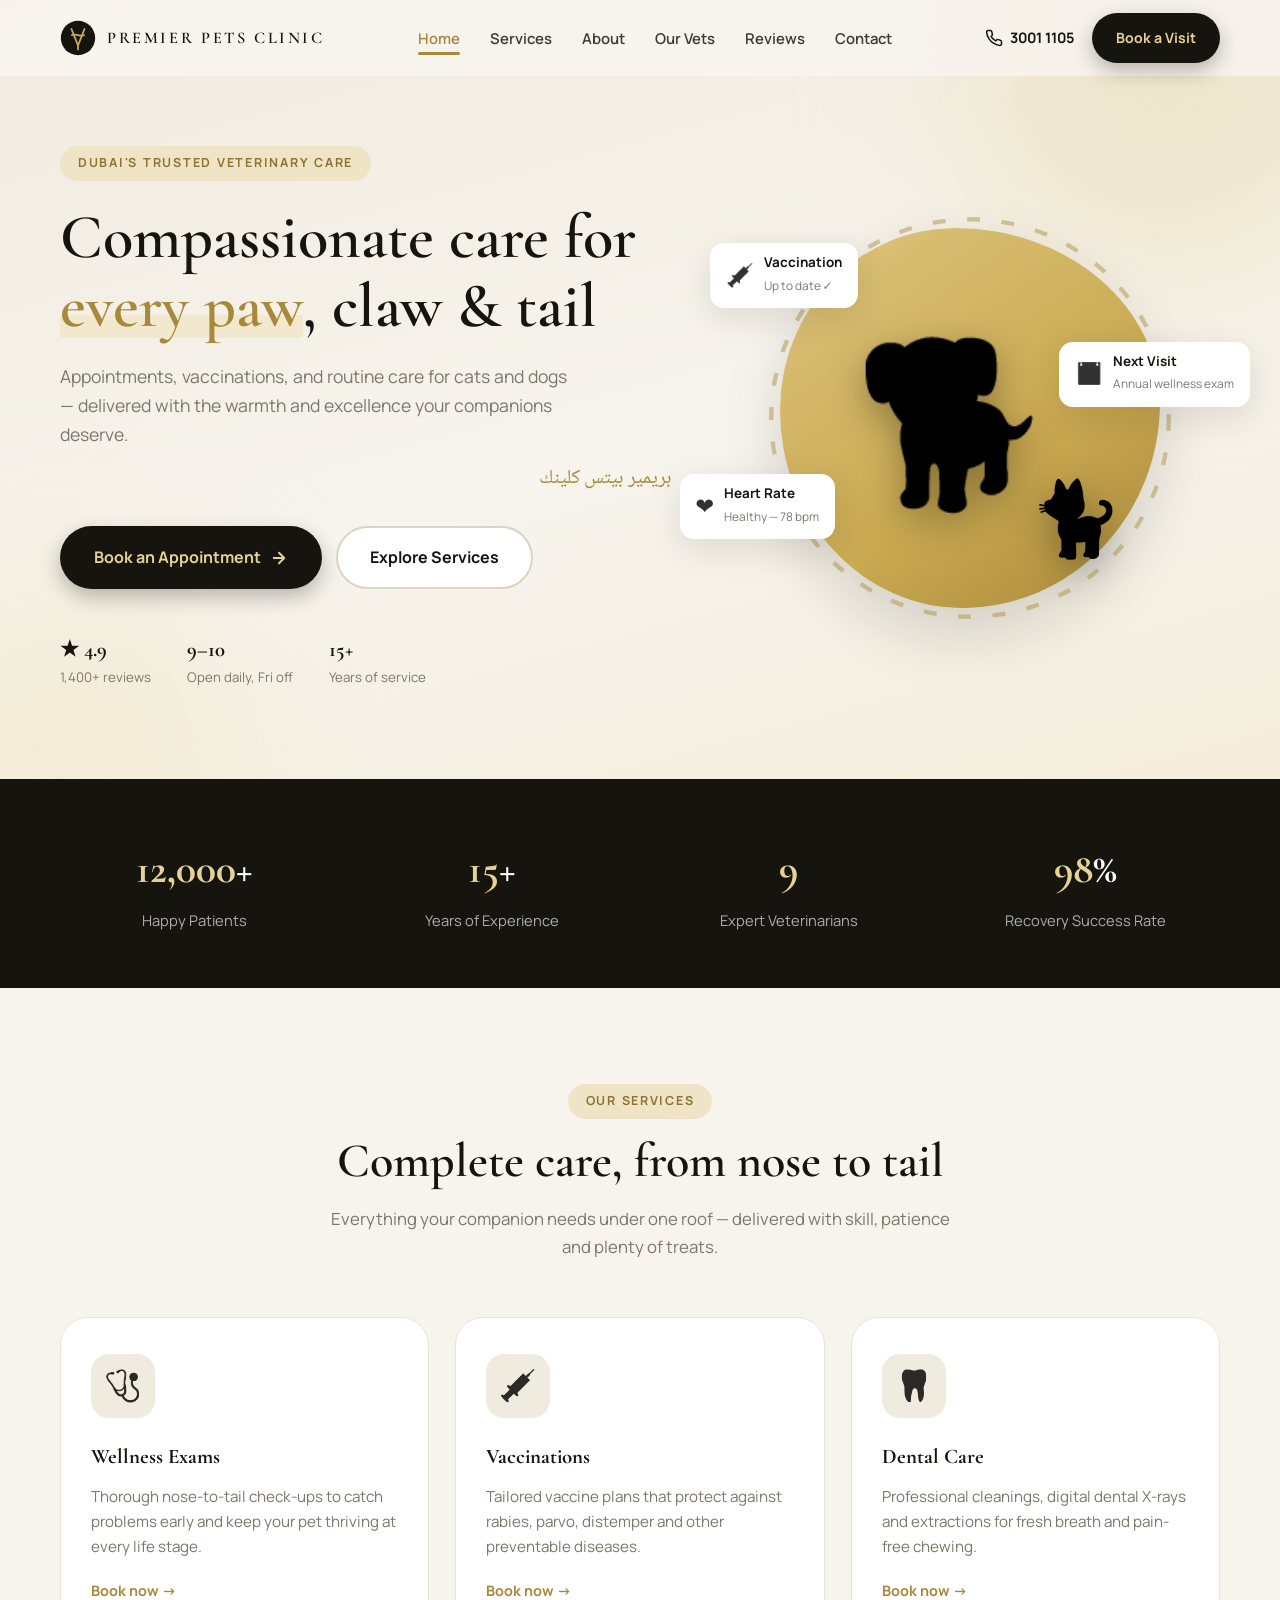
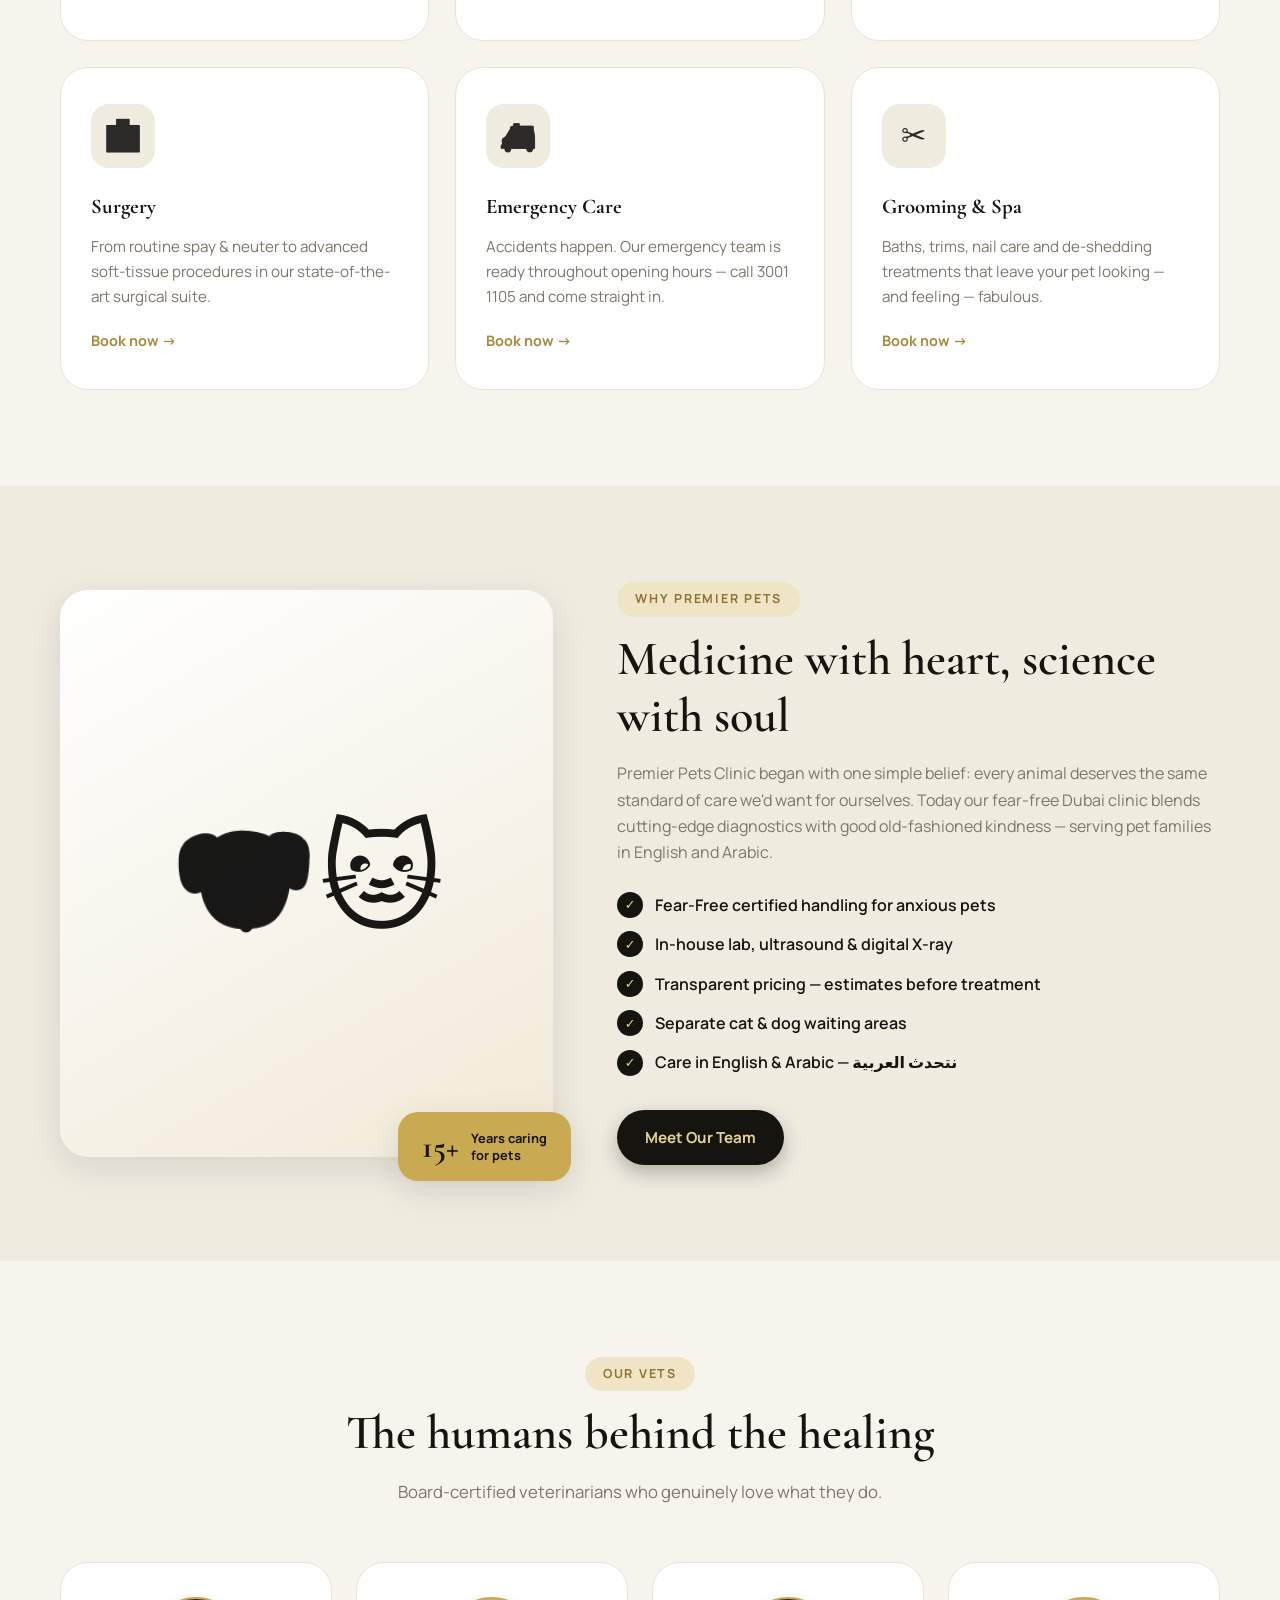
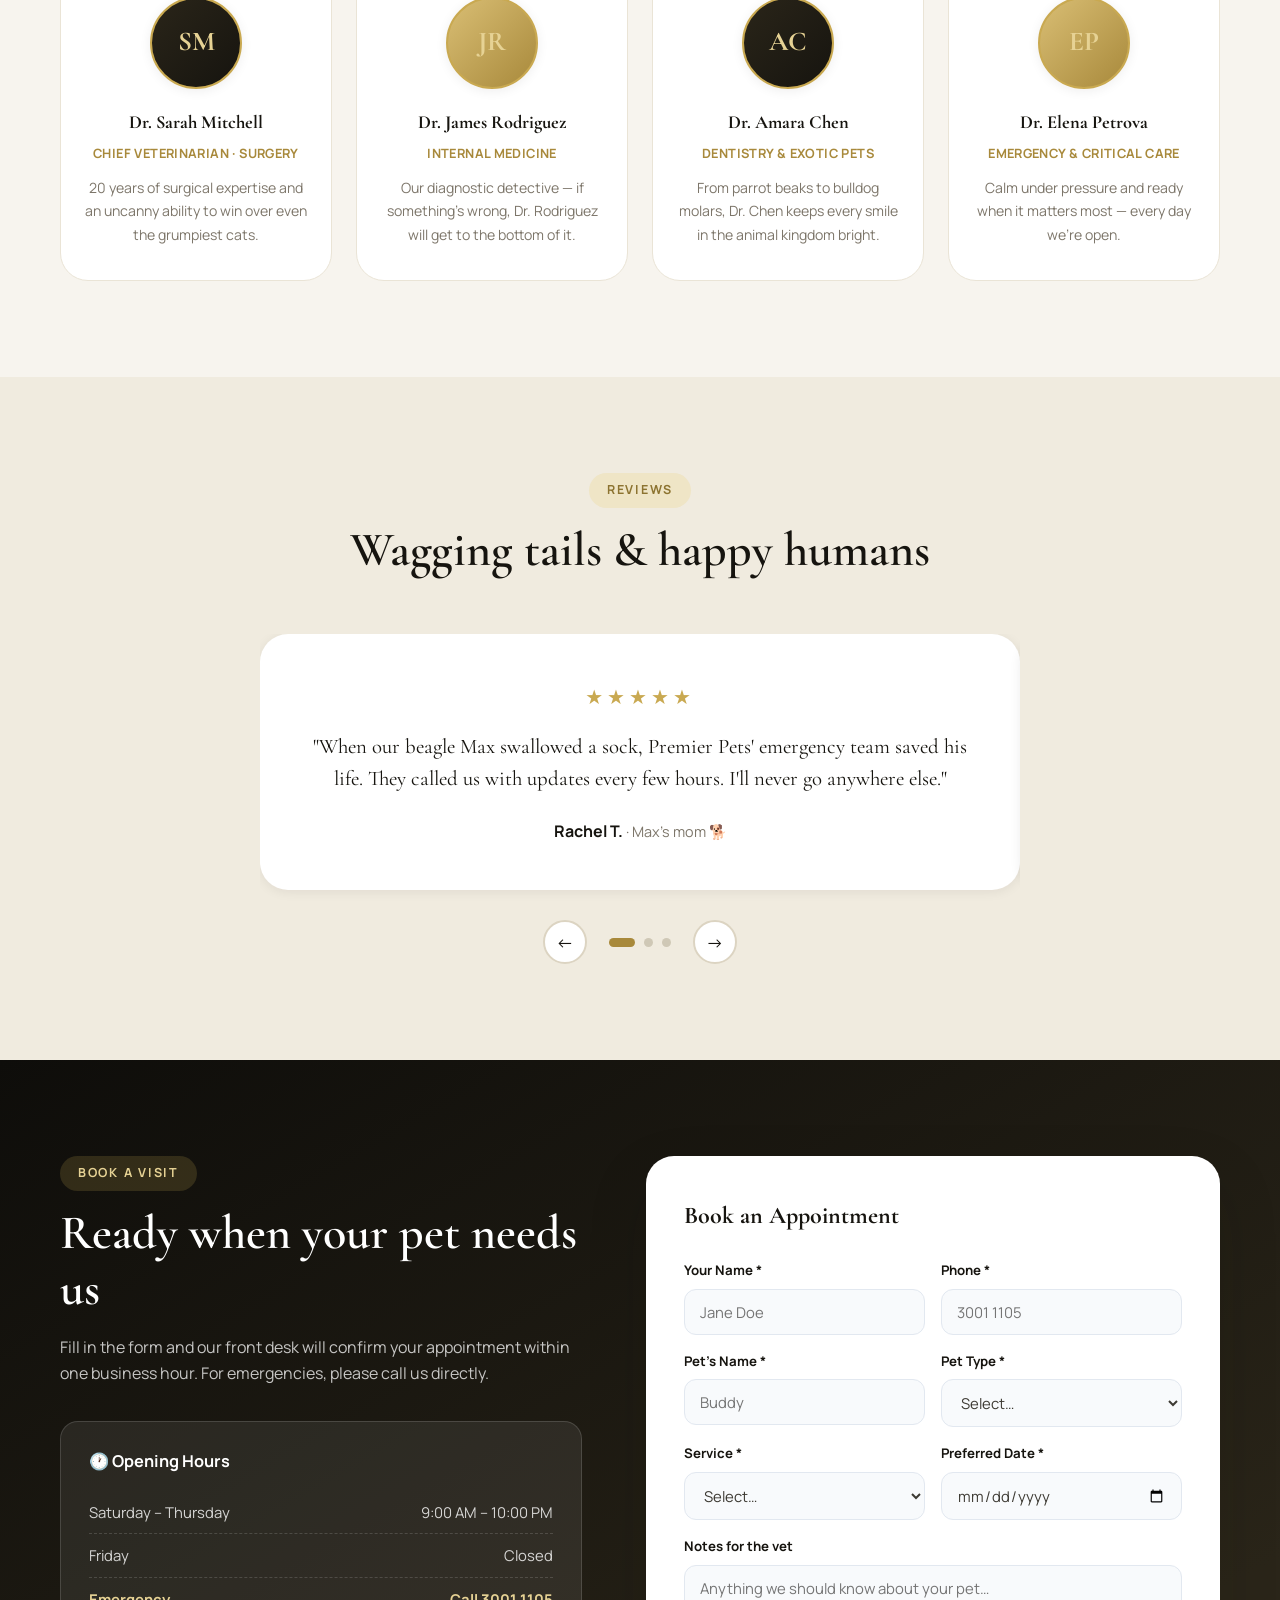
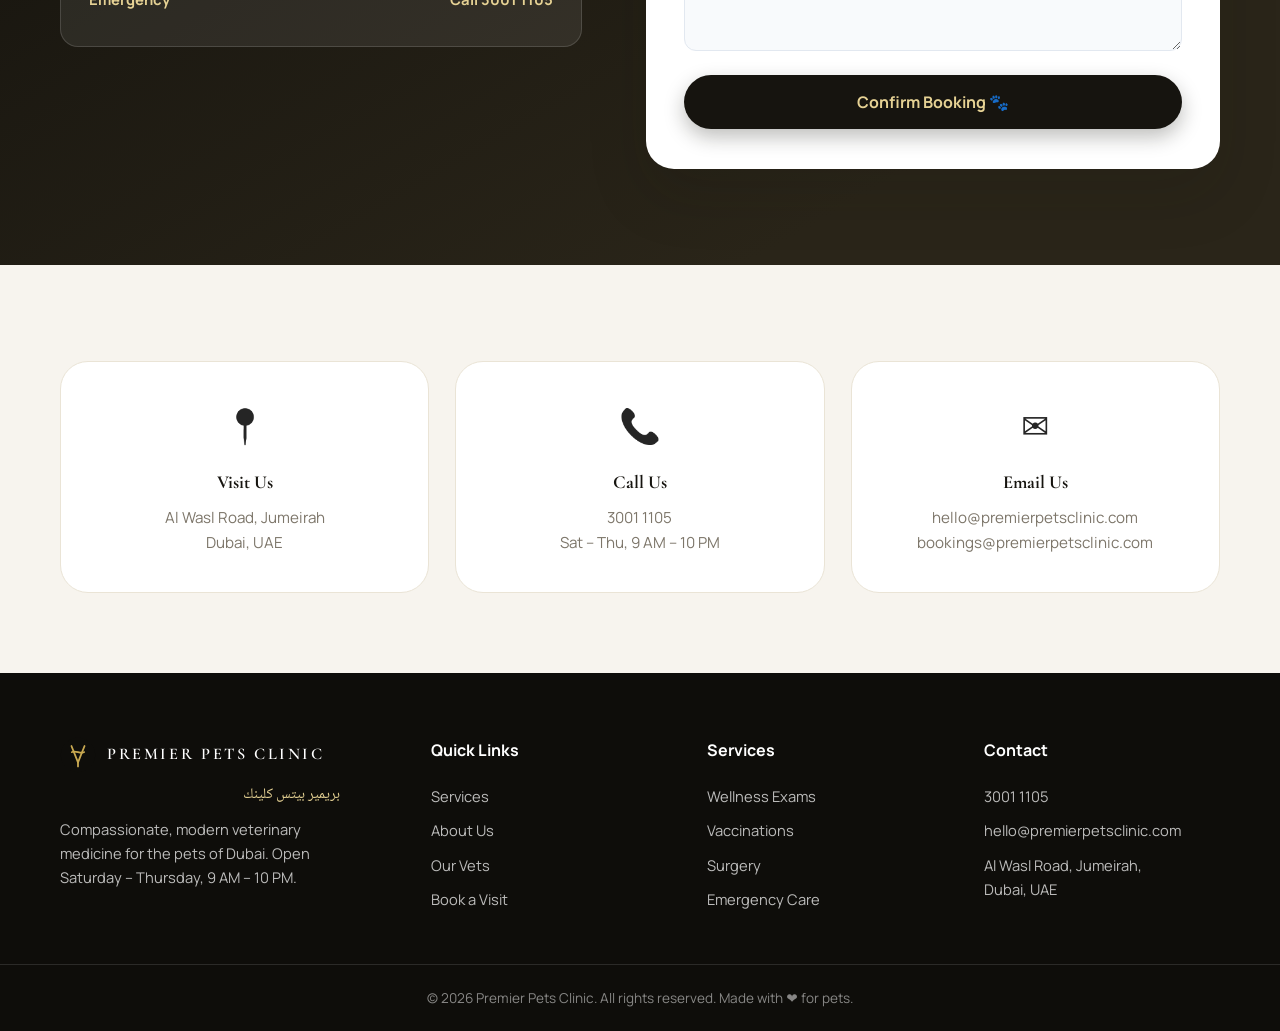
==== commit 92543e52: "Apply Premier Pets Clinic brand guidelines Restyle to the black, gold and cream identity: Cormorant " ====
--- a/index.html
+++ b/index.html
@@ -3,11 +3,11 @@
 <head>
   <meta charset="UTF-8" />
   <meta name="viewport" content="width=device-width, initial-scale=1.0" />
-  <title>Premier Pets Clinic — Compassionate Care for Every Paw</title>
-  <meta name="description" content="Premier Pets Clinic offers complete pet healthcare: wellness exams, vaccinations, surgery, dental care, grooming and emergency services. Open Sat–Thu, 9 AM – 10 PM." />
+  <title>Premier Pets Clinic — Veterinary Care in Dubai</title>
+  <meta name="description" content="Premier Pets Clinic in Dubai offers appointments, vaccinations, and routine care for cats and dogs — plus dental, surgery and grooming. Open Sat–Thu, 9 AM – 10 PM." />
   <link rel="preconnect" href="https://fonts.googleapis.com" />
   <link rel="preconnect" href="https://fonts.gstatic.com" crossorigin />
-  <link href="https://fonts.googleapis.com/css2?family=Fraunces:opsz,wght@9..144,500;9..144,600;9..144,700&family=Plus+Jakarta+Sans:wght@400;500;600;700;800&display=swap" rel="stylesheet" />
+  <link href="https://fonts.googleapis.com/css2?family=Cormorant+Garamond:wght@500;600;700&family=Manrope:wght@400;500;600;700;800&family=Noto+Naskh+Arabic:wght@500;600&display=swap" rel="stylesheet" />
   <link rel="stylesheet" href="css/styles.css" />
   <link rel="icon" href="data:image/svg+xml,<svg xmlns='http://www.w3.org/2000/svg' viewBox='0 0 100 100'><text y='.9em' font-size='90'>🐾</text></svg>" />
 </head>
@@ -17,8 +17,15 @@
   <header class="header" id="header">
     <nav class="nav container">
       <a href="#home" class="nav__logo">
-        <span class="nav__logo-icon">🐾</span>
-        <span>Premier<em>Pets</em></span>
+        <svg class="nav__logo-mark" viewBox="0 0 44 44" aria-hidden="true">
+          <circle cx="22" cy="22" r="21" fill="#16140F"/>
+          <g stroke="#C9A951" stroke-width="2.2" fill="none" stroke-linecap="round" stroke-linejoin="round">
+            <path d="M14 11 L22 31 L30 11"/>
+            <path d="M14.5 18.5 C18.5 15.5 25.5 21.5 29.5 18.5"/>
+            <path d="M22 31 L22 36"/>
+          </g>
+        </svg>
+        <span class="nav__logo-text">Premier Pets Clinic</span>
       </a>
 
       <ul class="nav__menu" id="nav-menu">
@@ -50,14 +57,15 @@
       <div class="hero__blob hero__blob--2"></div>
       <div class="container hero__container">
         <div class="hero__content reveal">
-          <span class="tag">🩺 Trusted by 12,000+ pet families</span>
+          <span class="tag">Dubai's trusted veterinary care</span>
           <h1 class="hero__title">
             Compassionate care for <span class="highlight">every paw</span>, claw &amp; tail
           </h1>
           <p class="hero__text">
-            From routine check-ups to emergency care, our award-winning veterinary
-            team treats your pets like family — because to us, they are.
+            Appointments, vaccinations, and routine care for cats and dogs —
+            delivered with the warmth and excellence your companions deserve.
           </p>
+          <p class="hero__arabic" lang="ar" dir="rtl">بريمير بيتس كلينك</p>
           <div class="hero__buttons">
             <a href="#appointment" class="btn btn--primary btn--lg">
               Book an Appointment
@@ -117,37 +125,37 @@
 
         <div class="services__grid">
           <article class="service-card reveal">
-            <div class="service-card__icon">🩺</div>
+            <div class="service-card__icon"><span>🩺</span></div>
             <h3>Wellness Exams</h3>
             <p>Thorough nose-to-tail check-ups to catch problems early and keep your pet thriving at every life stage.</p>
             <a href="#appointment" class="service-card__link">Book now →</a>
           </article>
           <article class="service-card reveal delay-1">
-            <div class="service-card__icon">💉</div>
+            <div class="service-card__icon"><span>💉</span></div>
             <h3>Vaccinations</h3>
             <p>Tailored vaccine plans that protect against rabies, parvo, distemper and other preventable diseases.</p>
             <a href="#appointment" class="service-card__link">Book now →</a>
           </article>
           <article class="service-card reveal delay-2">
-            <div class="service-card__icon">🦷</div>
+            <div class="service-card__icon"><span>🦷</span></div>
             <h3>Dental Care</h3>
             <p>Professional cleanings, digital dental X-rays and extractions for fresh breath and pain-free chewing.</p>
             <a href="#appointment" class="service-card__link">Book now →</a>
           </article>
           <article class="service-card reveal">
-            <div class="service-card__icon">🏥</div>
+            <div class="service-card__icon"><span>🏥</span></div>
             <h3>Surgery</h3>
             <p>From routine spay &amp; neuter to advanced soft-tissue procedures in our state-of-the-art surgical suite.</p>
             <a href="#appointment" class="service-card__link">Book now →</a>
           </article>
           <article class="service-card reveal delay-1">
-            <div class="service-card__icon">🚑</div>
+            <div class="service-card__icon"><span>🚑</span></div>
             <h3>Emergency Care</h3>
             <p>Accidents happen. Our emergency team is ready throughout opening hours — call 3001 1105 and come straight in.</p>
             <a href="#appointment" class="service-card__link">Book now →</a>
           </article>
           <article class="service-card reveal delay-2">
-            <div class="service-card__icon">✂️</div>
+            <div class="service-card__icon"><span>✂️</span></div>
             <h3>Grooming &amp; Spa</h3>
             <p>Baths, trims, nail care and de-shedding treatments that leave your pet looking — and feeling — fabulous.</p>
             <a href="#appointment" class="service-card__link">Book now →</a>
@@ -172,16 +180,17 @@
           <span class="tag">Why Premier Pets</span>
           <h2 class="section__title">Medicine with heart, science with soul</h2>
           <p>
-            Founded in 2011, Premier Pets Clinic began with one simple belief: every animal deserves
-            the same standard of care we'd want for ourselves. Today our fear-free,
-            AAHA-accredited clinic blends cutting-edge diagnostics with good
-            old-fashioned kindness.
+            Premier Pets Clinic began with one simple belief: every animal deserves
+            the same standard of care we'd want for ourselves. Today our fear-free
+            Dubai clinic blends cutting-edge diagnostics with good old-fashioned
+            kindness — serving pet families in English and Arabic.
           </p>
           <ul class="about__list">
             <li><span>✓</span> Fear-Free certified handling for anxious pets</li>
             <li><span>✓</span> In-house lab, ultrasound &amp; digital X-ray</li>
             <li><span>✓</span> Transparent pricing — estimates before treatment</li>
             <li><span>✓</span> Separate cat &amp; dog waiting areas</li>
+            <li><span>✓</span> Care in English &amp; Arabic — نتحدث العربية</li>
           </ul>
           <a href="#team" class="btn btn--primary">Meet Our Team</a>
         </div>
@@ -198,25 +207,25 @@
         </div>
         <div class="team__grid">
           <article class="team-card reveal">
-            <div class="team-card__avatar" style="--av: linear-gradient(135deg,#0ea5a4,#34d399)">SM</div>
+            <div class="team-card__avatar" style="--av: linear-gradient(135deg,#2A2519,#16140F)">SM</div>
             <h3>Dr. Sarah Mitchell</h3>
             <span class="team-card__role">Chief Veterinarian · Surgery</span>
             <p>20 years of surgical expertise and an uncanny ability to win over even the grumpiest cats.</p>
           </article>
           <article class="team-card reveal delay-1">
-            <div class="team-card__avatar" style="--av: linear-gradient(135deg,#f59e0b,#f97316)">JR</div>
+            <div class="team-card__avatar" style="--av: linear-gradient(135deg,#D9BE74,#A8893B)">JR</div>
             <h3>Dr. James Rodriguez</h3>
             <span class="team-card__role">Internal Medicine</span>
             <p>Our diagnostic detective — if something's wrong, Dr. Rodriguez will get to the bottom of it.</p>
           </article>
           <article class="team-card reveal delay-2">
-            <div class="team-card__avatar" style="--av: linear-gradient(135deg,#8b5cf6,#ec4899)">AC</div>
+            <div class="team-card__avatar" style="--av: linear-gradient(135deg,#2A2519,#16140F)">AC</div>
             <h3>Dr. Amara Chen</h3>
             <span class="team-card__role">Dentistry &amp; Exotic Pets</span>
             <p>From parrot beaks to bulldog molars, Dr. Chen keeps every smile in the animal kingdom bright.</p>
           </article>
           <article class="team-card reveal delay-3">
-            <div class="team-card__avatar" style="--av: linear-gradient(135deg,#3b82f6,#06b6d4)">EP</div>
+            <div class="team-card__avatar" style="--av: linear-gradient(135deg,#D9BE74,#A8893B)">EP</div>
             <h3>Dr. Elena Petrova</h3>
             <span class="team-card__role">Emergency &amp; Critical Care</span>
             <p>Calm under pressure and ready when it matters most — every day we're open.</p>
@@ -342,7 +351,7 @@
           <div class="contact-card reveal">
             <span class="contact-card__icon">📍</span>
             <h4>Visit Us</h4>
-            <p>2847 Willow Creek Drive<br/>Portland, OR 97205</p>
+            <p>Al Wasl Road, Jumeirah<br/>Dubai, UAE</p>
           </div>
           <div class="contact-card reveal delay-1">
             <span class="contact-card__icon">📞</span>
@@ -363,8 +372,19 @@
   <footer class="footer">
     <div class="container footer__grid">
       <div class="footer__brand">
-        <a href="#home" class="nav__logo nav__logo--footer"><span class="nav__logo-icon">🐾</span> Premier<em>Pets</em></a>
-        <p>Compassionate, modern veterinary medicine at Premier Pets Clinic since 2011. Open Saturday – Thursday, 9 AM – 10 PM.</p>
+        <a href="#home" class="nav__logo nav__logo--footer">
+          <svg class="nav__logo-mark" viewBox="0 0 44 44" aria-hidden="true">
+            <circle cx="22" cy="22" r="21" fill="#0E0D0A"/>
+            <g stroke="#C9A951" stroke-width="2.2" fill="none" stroke-linecap="round" stroke-linejoin="round">
+              <path d="M14 11 L22 31 L30 11"/>
+              <path d="M14.5 18.5 C18.5 15.5 25.5 21.5 29.5 18.5"/>
+              <path d="M22 31 L22 36"/>
+            </g>
+          </svg>
+          <span class="nav__logo-text">Premier Pets Clinic</span>
+        </a>
+        <p class="footer__arabic" lang="ar" dir="rtl">بريمير بيتس كلينك</p>
+        <p>Compassionate, modern veterinary medicine for the pets of Dubai. Open Saturday – Thursday, 9 AM – 10 PM.</p>
       </div>
       <div class="footer__col">
         <h4>Quick Links</h4>
@@ -384,7 +404,7 @@
         <h4>Contact</h4>
         <a href="tel:30011105">3001 1105</a>
         <a href="mailto:hello@premierpetsclinic.com">hello@premierpetsclinic.com</a>
-        <a href="#contact">2847 Willow Creek Dr,<br/>Portland, OR</a>
+        <a href="#contact">Al Wasl Road, Jumeirah,<br/>Dubai, UAE</a>
       </div>
     </div>
     <div class="footer__bottom">
--- a/css/styles.css
+++ b/css/styles.css
@@ -3,26 +3,29 @@
    ============================================================ */
 
 :root {
-  --clr-primary: #0d9488;
-  --clr-primary-dark: #0f766e;
-  --clr-primary-light: #ccfbf1;
-  --clr-accent: #f59e0b;
-  --clr-accent-soft: #fef3c7;
-  --clr-dark: #134e4a;
-  --clr-text: #334155;
-  --clr-muted: #64748b;
-  --clr-bg: #fdfcfb;
-  --clr-bg-soft: #f0fdfa;
+  /* Brand palette: ink, gold and cream per Premier Pets Clinic guidelines */
+  --clr-primary: #A8893B;
+  --clr-primary-dark: #8C7330;
+  --clr-primary-light: #EFE5C6;
+  --clr-accent: #C9A951;
+  --clr-accent-soft: #F1E8CE;
+  --clr-dark: #16140F;
+  --clr-gold-light: #E6D294;
+  --clr-text: #3D3A33;
+  --clr-muted: #7D766A;
+  --clr-bg: #F7F4EE;
+  --clr-bg-soft: #F0EBDF;
   --clr-white: #ffffff;
 
-  --font-display: "Fraunces", Georgia, serif;
-  --font-body: "Plus Jakarta Sans", system-ui, sans-serif;
+  --font-display: "Cormorant Garamond", Georgia, serif;
+  --font-body: "Manrope", system-ui, sans-serif;
+  --font-arabic: "Noto Naskh Arabic", serif;
 
   --radius: 18px;
   --radius-lg: 28px;
-  --shadow-sm: 0 2px 12px rgba(19, 78, 74, 0.08);
-  --shadow-md: 0 10px 35px rgba(19, 78, 74, 0.12);
-  --shadow-lg: 0 25px 60px rgba(19, 78, 74, 0.16);
+  --shadow-sm: 0 2px 12px rgba(22, 20, 15, 0.07);
+  --shadow-md: 0 10px 35px rgba(22, 20, 15, 0.11);
+  --shadow-lg: 0 25px 60px rgba(22, 20, 15, 0.15);
 
   --header-h: 76px;
 }
@@ -60,10 +63,10 @@
 
 .section__title {
   font-family: var(--font-display);
-  font-size: clamp(1.9rem, 4vw, 2.8rem);
+  font-size: clamp(2rem, 4vw, 3rem);
   font-weight: 600;
   color: var(--clr-dark);
-  line-height: 1.2;
+  line-height: 1.18;
   margin: 14px 0 16px;
 }
 
@@ -74,14 +77,14 @@
   background: var(--clr-primary-light);
   color: var(--clr-primary-dark);
   font-weight: 700;
-  font-size: 0.82rem;
-  letter-spacing: 0.04em;
+  font-size: 0.78rem;
+  letter-spacing: 0.14em;
   text-transform: uppercase;
-  padding: 7px 16px;
+  padding: 7px 18px;
   border-radius: 100px;
 }
 
-.tag--light { background: rgba(255, 255, 255, 0.16); color: #fff; }
+.tag--light { background: rgba(201, 169, 81, 0.18); color: var(--clr-gold-light); }
 
 .highlight {
   position: relative;
@@ -112,18 +115,19 @@
 }
 
 .btn--primary {
+  background: var(--clr-dark);
+  color: var(--clr-gold-light);
+  box-shadow: 0 8px 20px rgba(22, 20, 15, 0.28);
+}
+.btn--primary:hover {
   background: var(--clr-primary);
-  color: #fff;
-  box-shadow: 0 8px 20px rgba(13, 148, 136, 0.35);
-}
-.btn--primary:hover {
-  background: var(--clr-primary-dark);
+  color: var(--clr-dark);
   transform: translateY(-2px);
-  box-shadow: 0 12px 26px rgba(13, 148, 136, 0.45);
+  box-shadow: 0 12px 26px rgba(168, 137, 59, 0.4);
 }
 
 .btn--ghost {
-  border-color: #d6e5e3;
+  border-color: #DCD4C2;
   color: var(--clr-dark);
   background: #fff;
 }
@@ -140,7 +144,7 @@
   inset: 0 0 auto;
   height: var(--header-h);
   z-index: 100;
-  background: rgba(253, 252, 251, 0.85);
+  background: rgba(247, 244, 238, 0.88);
   backdrop-filter: blur(14px);
   -webkit-backdrop-filter: blur(14px);
   transition: box-shadow 0.3s ease;
@@ -158,14 +162,16 @@
 .nav__logo {
   display: flex;
   align-items: center;
-  gap: 8px;
+  gap: 11px;
   font-family: var(--font-display);
-  font-size: 1.45rem;
-  font-weight: 700;
-  color: var(--clr-dark);
-}
-.nav__logo em { color: var(--clr-primary); font-style: normal; }
-.nav__logo-icon { font-size: 1.5rem; }
+  font-size: 1.02rem;
+  font-weight: 600;
+  letter-spacing: 0.16em;
+  text-transform: uppercase;
+  color: var(--clr-dark);
+}
+.nav__logo-mark { width: 36px; height: 36px; flex: none; }
+.nav__logo-text { white-space: nowrap; }
 
 .nav__menu {
   display: flex;
@@ -230,7 +236,7 @@
 .hero {
   position: relative;
   padding: calc(var(--header-h) + 70px) 0 90px;
-  background: linear-gradient(165deg, var(--clr-bg-soft) 0%, var(--clr-bg) 55%, #fff7ed 100%);
+  background: linear-gradient(165deg, var(--clr-bg-soft) 0%, var(--clr-bg) 55%, #F4EDDC 100%);
   overflow: hidden;
 }
 
@@ -241,8 +247,8 @@
   opacity: 0.5;
   pointer-events: none;
 }
-.hero__blob--1 { width: 420px; height: 420px; background: #99f6e4; top: -120px; right: -100px; }
-.hero__blob--2 { width: 360px; height: 360px; background: #fde68a; bottom: -140px; left: -120px; }
+.hero__blob--1 { width: 420px; height: 420px; background: #E8DBB4; top: -120px; right: -100px; }
+.hero__blob--2 { width: 360px; height: 360px; background: #EFE5C6; bottom: -140px; left: -120px; }
 
 .hero__container {
   position: relative;
@@ -265,7 +271,14 @@
   font-size: 1.1rem;
   color: var(--clr-muted);
   max-width: 520px;
-  margin-bottom: 32px;
+  margin-bottom: 14px;
+}
+
+.hero__arabic {
+  font-family: var(--font-arabic);
+  font-size: 1.25rem;
+  color: var(--clr-primary);
+  margin-bottom: 30px;
 }
 
 .hero__buttons { display: flex; flex-wrap: wrap; gap: 14px; margin-bottom: 44px; }
@@ -282,7 +295,7 @@
   position: relative;
   width: min(380px, 80vw);
   aspect-ratio: 1;
-  background: linear-gradient(145deg, #14b8a6, #0d9488 60%, #0f766e);
+  background: linear-gradient(145deg, #DEC57E, #C9A951 60%, #A8893B);
   border-radius: 46% 54% 52% 48% / 48% 46% 54% 52%;
   display: grid;
   place-items: center;
@@ -295,7 +308,8 @@
   100% { border-radius: 54% 46% 44% 56% / 52% 56% 44% 48%; }
 }
 
-.hero__pet { font-size: clamp(7rem, 14vw, 10rem); transform: translateX(-8%); filter: drop-shadow(0 12px 18px rgba(0,0,0,0.25)); }
+/* brightness(0) renders the emoji as a black silhouette, matching the brand mark */
+.hero__pet { font-size: clamp(7rem, 14vw, 10rem); transform: translateX(-8%); filter: brightness(0) drop-shadow(0 12px 18px rgba(0,0,0,0.3)); }
 .hero__pet--cat {
   position: absolute;
   font-size: clamp(3.4rem, 7vw, 4.6rem);
@@ -308,7 +322,7 @@
   inset: -26px;
   width: calc(100% + 52px);
   height: calc(100% + 52px);
-  color: rgba(13, 148, 136, 0.35);
+  color: rgba(168, 137, 59, 0.45);
   animation: spin 40s linear infinite;
 }
 @keyframes spin { to { transform: rotate(360deg); } }
@@ -326,7 +340,7 @@
 }
 .float-card strong { display: block; font-size: 0.84rem; color: var(--clr-dark); line-height: 1.25; }
 .float-card small { color: var(--clr-muted); font-size: 0.74rem; }
-.float-card__icon { font-size: 1.4rem; }
+.float-card__icon { font-size: 1.4rem; filter: brightness(0); opacity: 0.8; }
 
 .float-card--1 { top: 4%; left: -2%; animation-delay: 0s; }
 .float-card--2 { bottom: 18%; left: -8%; animation-delay: 1.6s; }
@@ -355,7 +369,7 @@
   font-size: clamp(1.9rem, 3.5vw, 2.6rem);
   color: #fff;
 }
-.stat h3 span.counter { color: #5eead4; }
+.stat h3 span.counter { color: var(--clr-gold-light); }
 .stat p { color: rgba(255, 255, 255, 0.65); font-size: 0.92rem; margin-top: 4px; }
 
 /* ============================================================
@@ -369,7 +383,7 @@
 
 .service-card {
   background: #fff;
-  border: 1px solid #eef2f1;
+  border: 1px solid #EAE4D6;
   border-radius: var(--radius-lg);
   padding: 36px 30px;
   transition: transform 0.3s ease, box-shadow 0.3s ease, border-color 0.3s;
@@ -390,6 +404,8 @@
   margin-bottom: 22px;
   transition: transform 0.3s ease, background 0.3s;
 }
+/* silhouette icons keep the cards monochrome + gold */
+.service-card__icon span { filter: brightness(0); opacity: 0.82; }
 .service-card:hover .service-card__icon {
   transform: rotate(-8deg) scale(1.08);
   background: var(--clr-primary-light);
@@ -425,20 +441,20 @@
 
 .about__img-card {
   position: relative;
-  background: linear-gradient(150deg, #fff, #f0fdfa);
+  background: linear-gradient(150deg, #fff, #F1EAD8);
   border-radius: var(--radius-lg);
   box-shadow: var(--shadow-md);
   aspect-ratio: 4/4.6;
   display: grid;
   place-items: center;
 }
-.about__emoji { font-size: clamp(5rem, 10vw, 7.5rem); }
+.about__emoji { font-size: clamp(5rem, 10vw, 7.5rem); filter: brightness(0); opacity: 0.9; }
 
 .about__experience {
   position: absolute;
   bottom: -24px; right: -18px;
   background: var(--clr-accent);
-  color: #78350f;
+  color: var(--clr-dark);
   padding: 18px 24px;
   border-radius: 20px;
   box-shadow: var(--shadow-md);
@@ -457,8 +473,8 @@
   flex: none;
   width: 26px; height: 26px;
   border-radius: 50%;
-  background: var(--clr-primary);
-  color: #fff;
+  background: var(--clr-dark);
+  color: var(--clr-gold-light);
   display: grid;
   place-items: center;
   font-size: 0.8rem;
@@ -475,7 +491,7 @@
 
 .team-card {
   background: #fff;
-  border: 1px solid #eef2f1;
+  border: 1px solid #EAE4D6;
   border-radius: var(--radius-lg);
   padding: 34px 24px;
   text-align: center;
@@ -487,8 +503,9 @@
   width: 92px; height: 92px;
   margin: 0 auto 18px;
   border-radius: 50%;
-  background: var(--av, var(--clr-primary));
-  color: #fff;
+  background: var(--av, var(--clr-dark));
+  color: var(--clr-gold-light);
+  border: 2px solid var(--clr-accent);
   font-family: var(--font-display);
   font-size: 1.7rem;
   font-weight: 700;
@@ -555,7 +572,7 @@
 .slider__btn {
   width: 44px; height: 44px;
   border-radius: 50%;
-  border: 2px solid #d6e5e3;
+  border: 2px solid #DCD4C2;
   background: #fff;
   color: var(--clr-dark);
   font-size: 1.1rem;
@@ -568,7 +585,7 @@
   width: 9px; height: 9px;
   border-radius: 50%;
   border: none;
-  background: #cbd5d3;
+  background: #CFC8B6;
   transition: all 0.25s;
   padding: 0;
 }
@@ -578,7 +595,7 @@
    Appointment
    ============================================================ */
 .appointment {
-  background: linear-gradient(150deg, var(--clr-dark), #0f766e 80%);
+  background: linear-gradient(150deg, #0E0D0A, #2A2519 80%);
   color: #fff;
 }
 
@@ -608,7 +625,7 @@
   border-bottom: 1px dashed rgba(255, 255, 255, 0.15);
 }
 .appointment__hours li:last-child { border-bottom: none; }
-.appointment__emergency { color: #5eead4 !important; font-weight: 700; }
+.appointment__emergency { color: var(--clr-gold-light) !important; font-weight: 700; }
 
 .appointment__form {
   background: #fff;
@@ -652,7 +669,7 @@
 .form__group textarea:focus {
   border-color: var(--clr-primary);
   background: #fff;
-  box-shadow: 0 0 0 4px rgba(13, 148, 136, 0.12);
+  box-shadow: 0 0 0 4px rgba(168, 137, 59, 0.14);
 }
 .form__group input.error,
 .form__group select.error { border-color: #ef4444; background: #fef2f2; }
@@ -681,14 +698,14 @@
 
 .contact-card {
   background: #fff;
-  border: 1px solid #eef2f1;
+  border: 1px solid #EAE4D6;
   border-radius: var(--radius-lg);
   padding: 36px 28px;
   text-align: center;
   transition: transform 0.3s, box-shadow 0.3s;
 }
 .contact-card:hover { transform: translateY(-6px); box-shadow: var(--shadow-md); }
-.contact-card__icon { font-size: 2.1rem; display: block; margin-bottom: 14px; }
+.contact-card__icon { font-size: 2.1rem; display: block; margin-bottom: 14px; filter: brightness(0); opacity: 0.85; }
 .contact-card h4 { font-family: var(--font-display); color: var(--clr-dark); font-size: 1.15rem; margin-bottom: 8px; }
 .contact-card p, .contact-card a { color: var(--clr-muted); font-size: 0.95rem; }
 .contact-card a:hover { color: var(--clr-primary); }
@@ -696,7 +713,7 @@
 /* ============================================================
    Footer
    ============================================================ */
-.footer { background: var(--clr-dark); color: rgba(255, 255, 255, 0.75); }
+.footer { background: #0E0D0A; color: rgba(255, 255, 255, 0.72); }
 
 .footer__grid {
   display: grid;
@@ -705,8 +722,9 @@
   padding: 64px 0 48px;
 }
 
-.nav__logo--footer { color: #fff; margin-bottom: 14px; }
+.nav__logo--footer { color: #fff; margin-bottom: 10px; }
 .footer__brand p { font-size: 0.92rem; max-width: 280px; }
+.footer__arabic { font-family: var(--font-arabic); color: var(--clr-gold-light); font-size: 1.1rem; margin-bottom: 10px; }
 
 .footer__col h4 { color: #fff; font-size: 1rem; margin-bottom: 16px; }
 .footer__col a {
@@ -715,7 +733,7 @@
   padding: 5px 0;
   transition: color 0.2s, transform 0.2s;
 }
-.footer__col a:hover { color: #5eead4; }
+.footer__col a:hover { color: var(--clr-gold-light); }
 
 .footer__bottom {
   border-top: 1px solid rgba(255, 255, 255, 0.12);
@@ -731,8 +749,8 @@
   right: 24px; bottom: 24px;
   width: 48px; height: 48px;
   border-radius: 50%;
-  background: var(--clr-primary);
-  color: #fff;
+  background: var(--clr-dark);
+  color: var(--clr-gold-light);
   font-size: 1.2rem;
   display: grid;
   place-items: center;
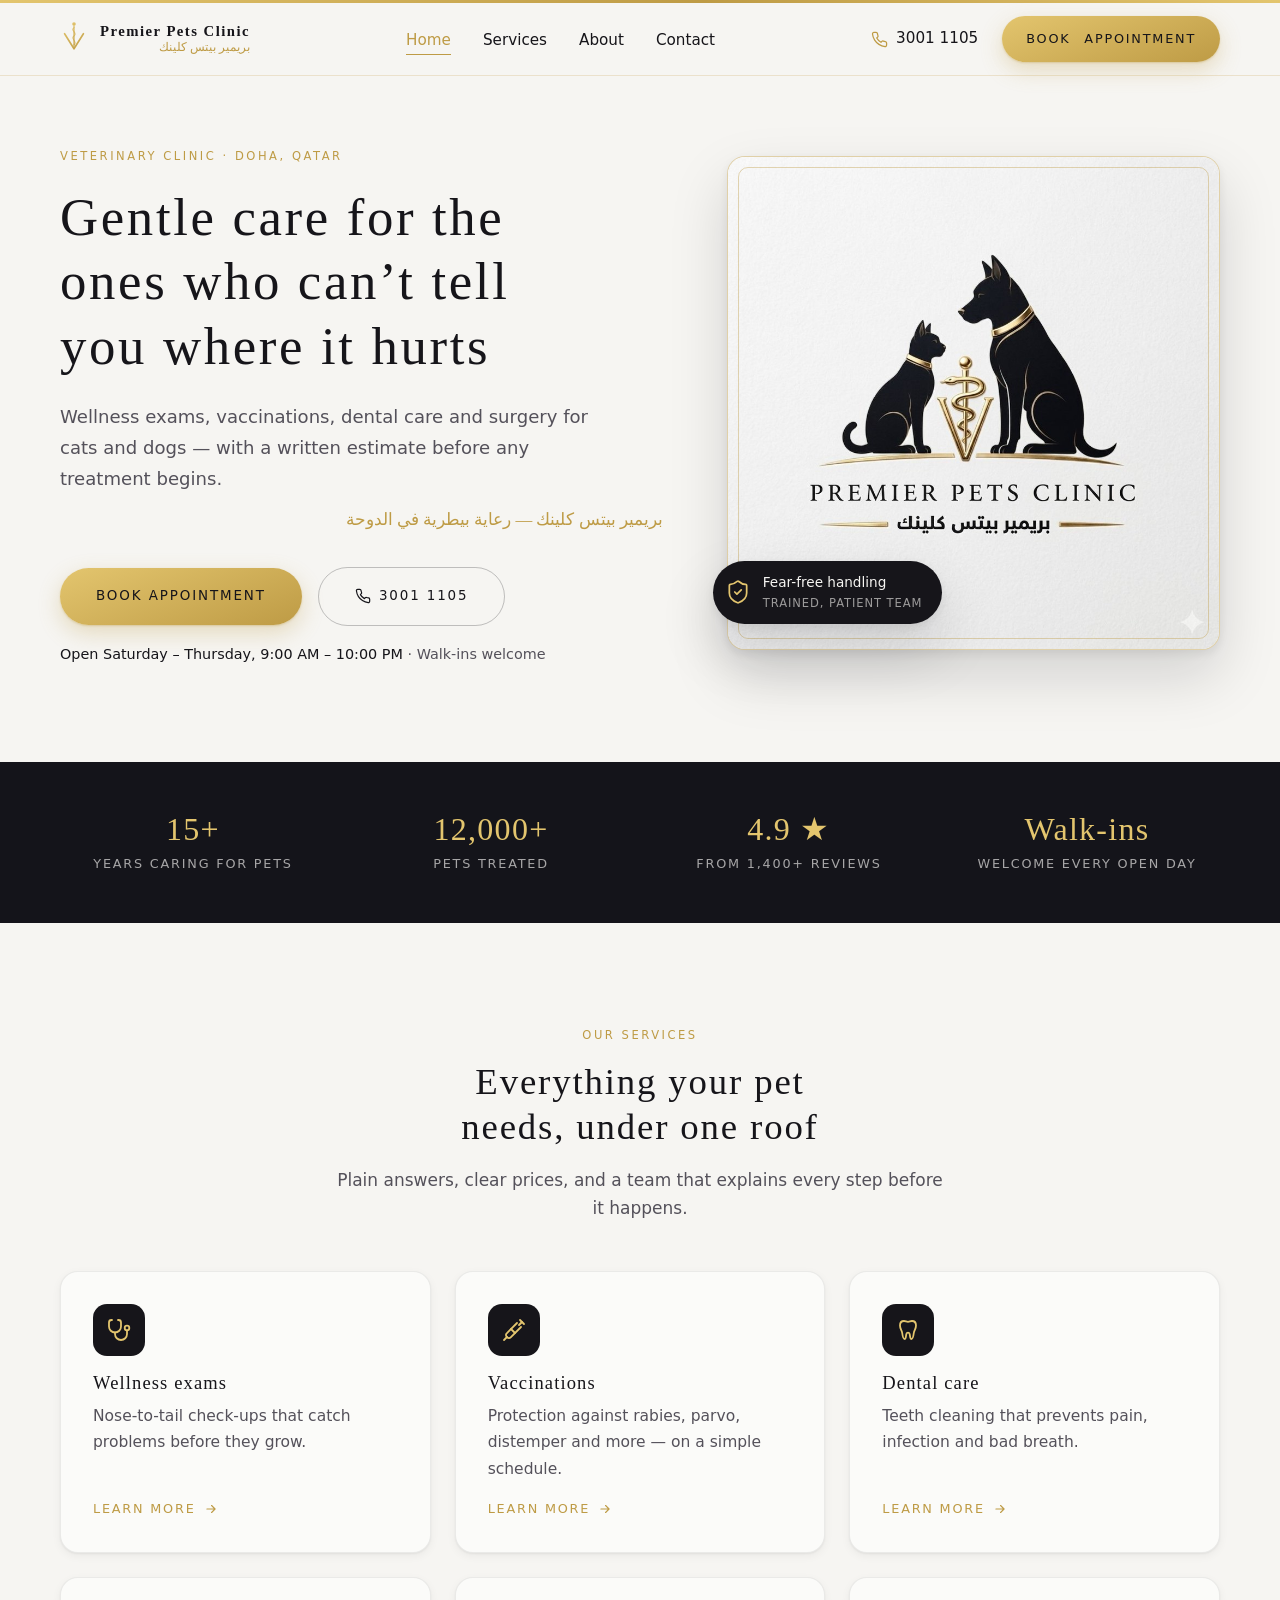
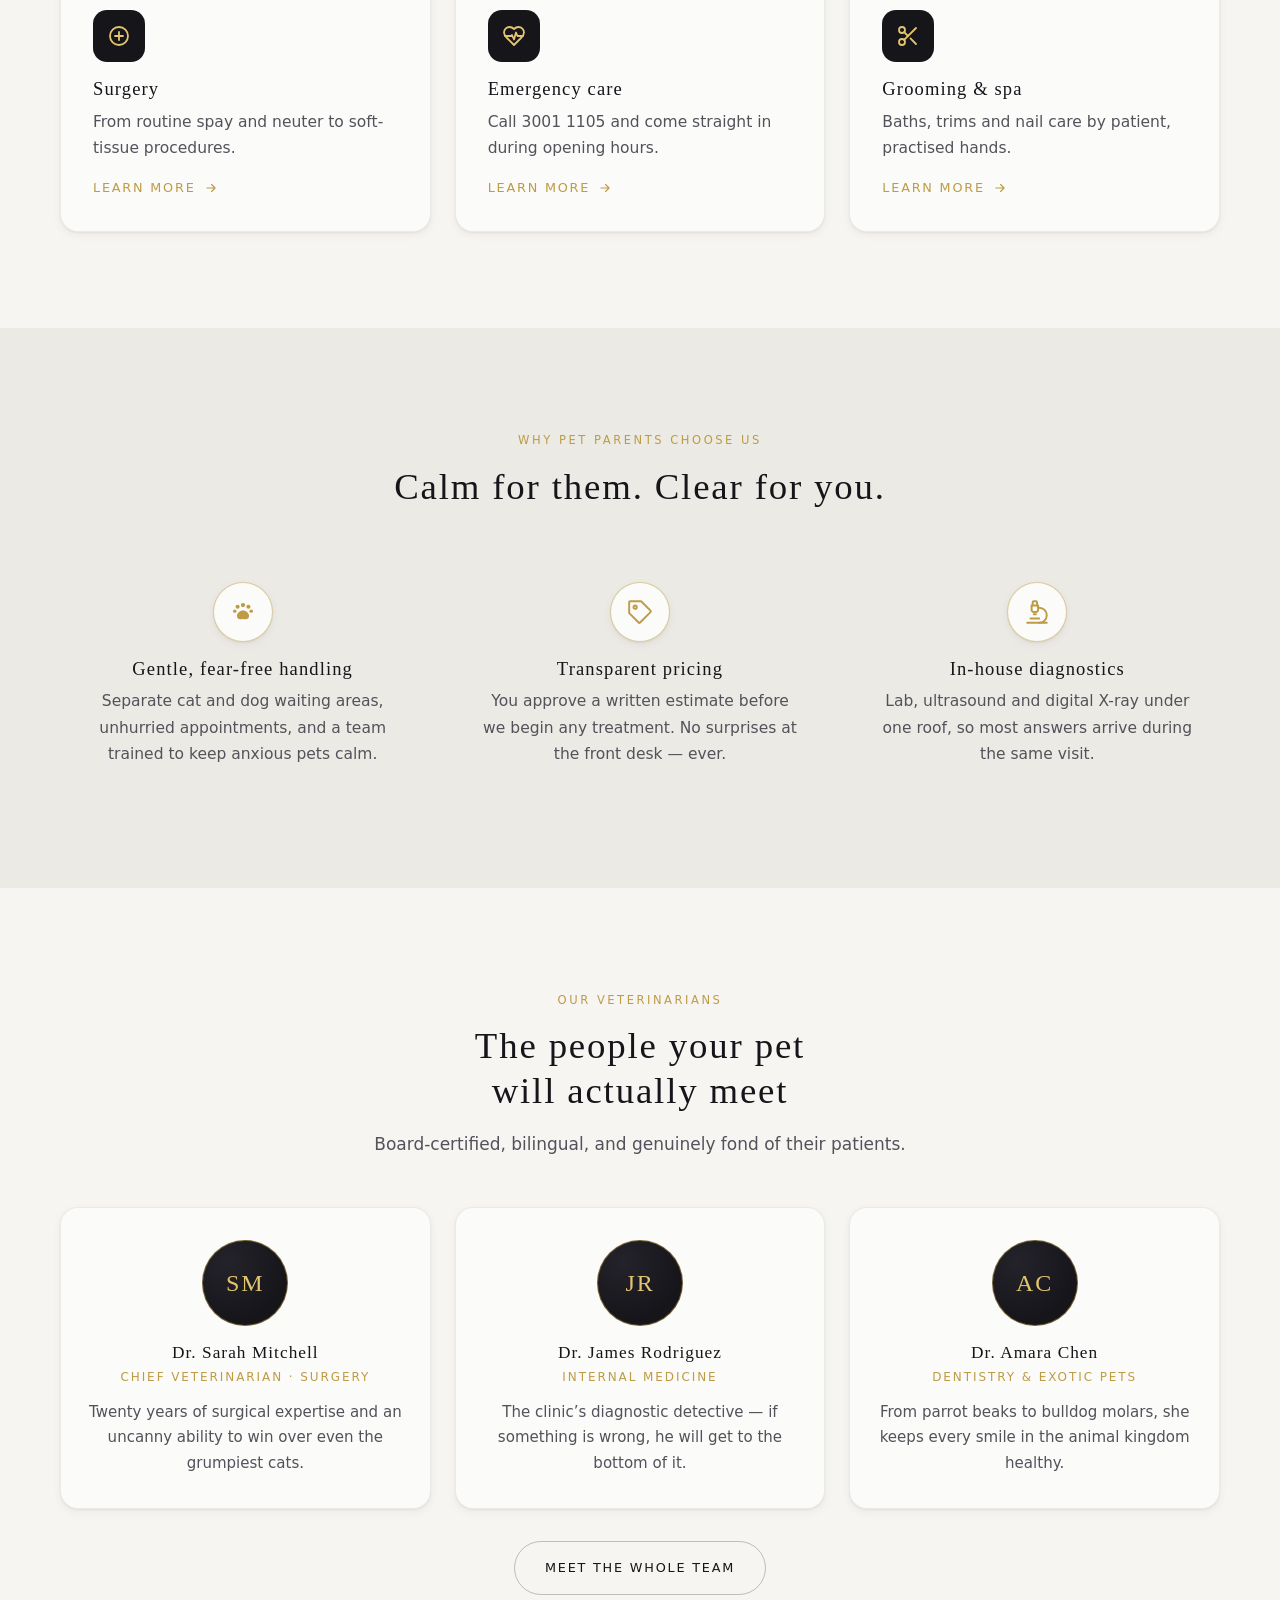
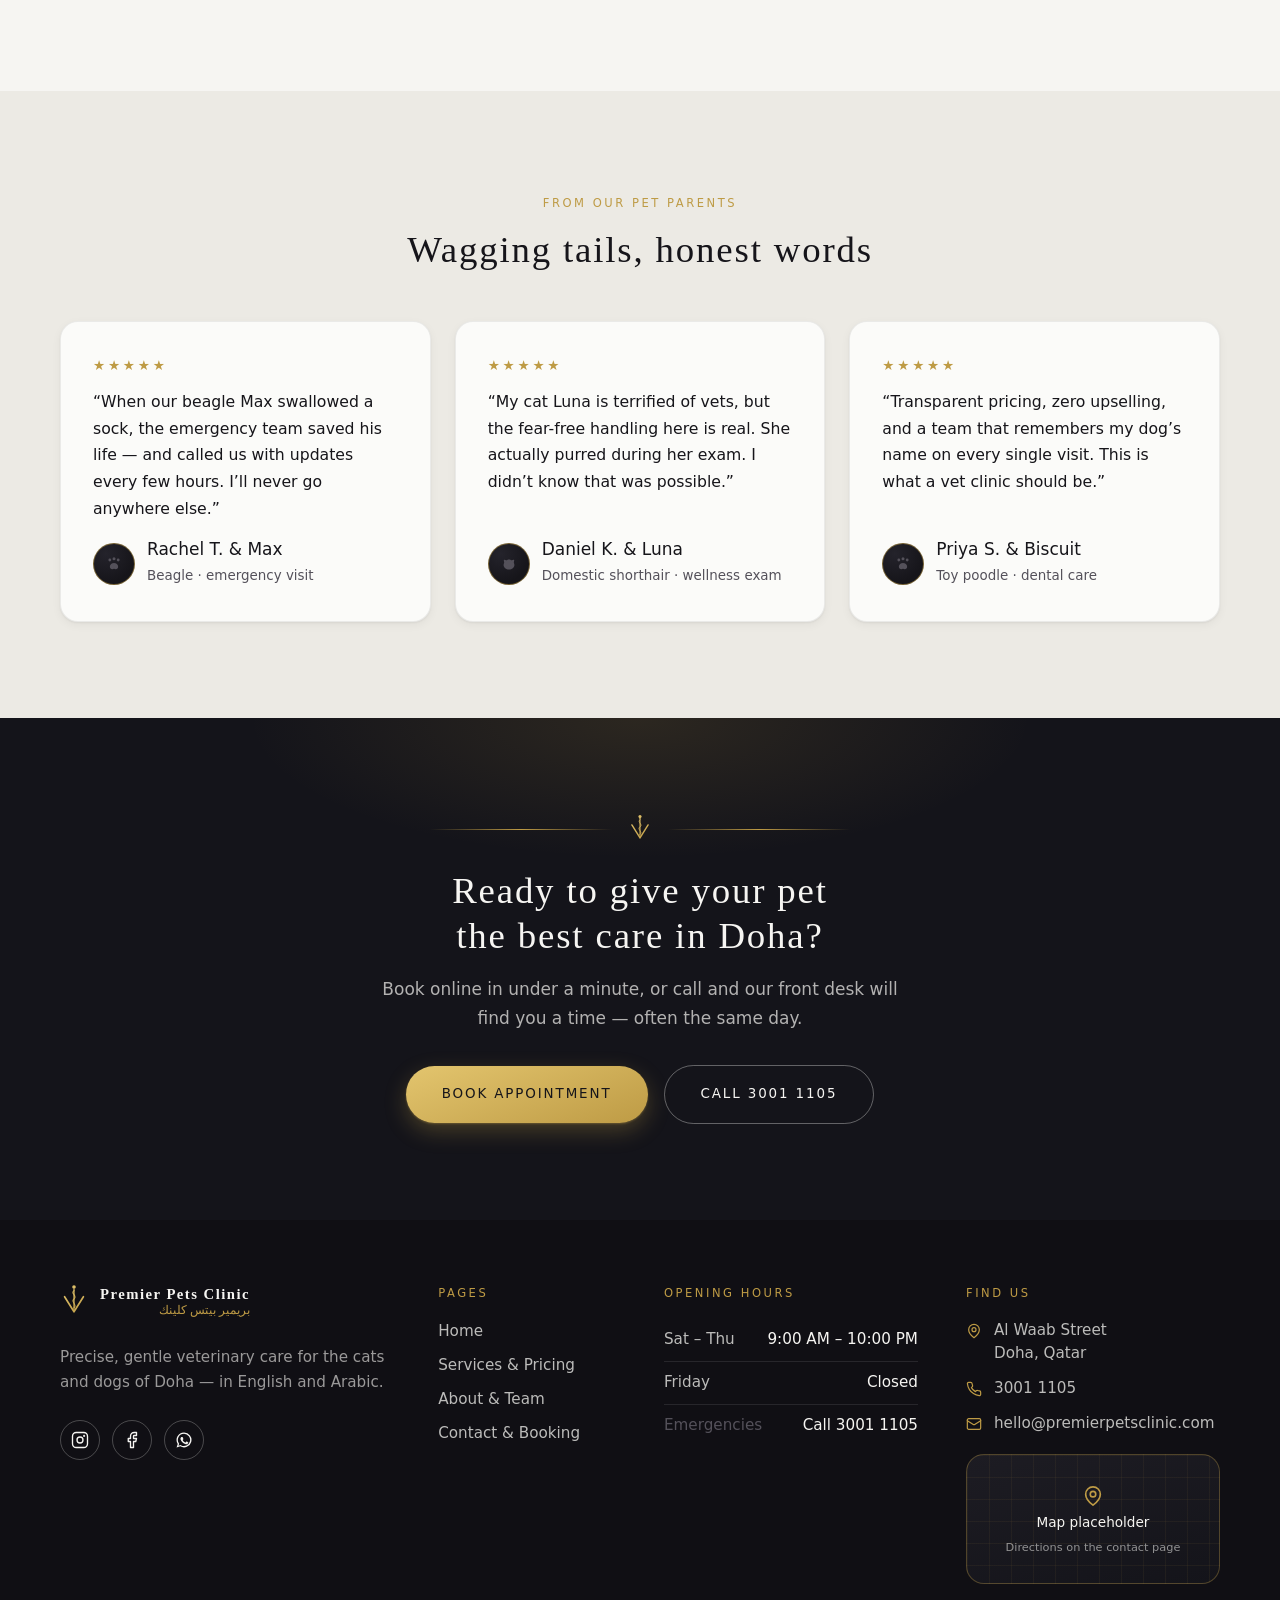
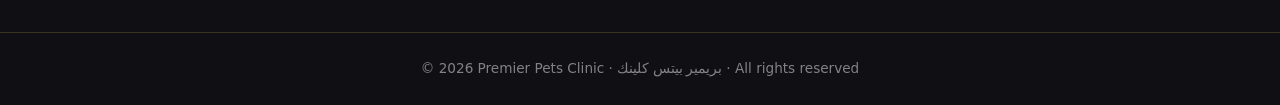
==== commit 258bd97a: "Rebuild as 4-page site with black & gold brand guidelines Restructure the single-page site into Home" ====
--- a/index.html
+++ b/index.html
@@ -3,417 +3,374 @@
 <head>
   <meta charset="UTF-8" />
   <meta name="viewport" content="width=device-width, initial-scale=1.0" />
-  <title>Premier Pets Clinic — Veterinary Care in Dubai</title>
-  <meta name="description" content="Premier Pets Clinic in Dubai offers appointments, vaccinations, and routine care for cats and dogs — plus dental, surgery and grooming. Open Sat–Thu, 9 AM – 10 PM." />
-  <link rel="preconnect" href="https://fonts.googleapis.com" />
-  <link rel="preconnect" href="https://fonts.gstatic.com" crossorigin />
-  <link href="https://fonts.googleapis.com/css2?family=Cormorant+Garamond:wght@500;600;700&family=Manrope:wght@400;500;600;700;800&family=Noto+Naskh+Arabic:wght@500;600&display=swap" rel="stylesheet" />
-  <link rel="stylesheet" href="css/styles.css" />
-  <link rel="icon" href="data:image/svg+xml,<svg xmlns='http://www.w3.org/2000/svg' viewBox='0 0 100 100'><text y='.9em' font-size='90'>🐾</text></svg>" />
+  <title>Premier Pets Clinic — Veterinary Care in Doha, Qatar</title>
+  <meta name="description" content="Premier Pets Clinic in Doha offers wellness exams, vaccinations, dental care, surgery and grooming for cats and dogs. Open Saturday–Thursday, 9 AM – 10 PM. Book an appointment online." />
+  <link rel="icon" href="data:image/svg+xml,%3Csvg xmlns='http://www.w3.org/2000/svg' viewBox='0 0 130 130'%3E%3Crect width='130' height='130' rx='26' fill='%2316151A'/%3E%3Cg transform='translate(15,11)' fill='none' stroke='%23BE9B45' stroke-linecap='round'%3E%3Ccircle cx='50' cy='11' r='7' fill='%23E3C56E' stroke='none'/%3E%3Cpath d='M50 100 L16 46 M50 100 L84 46' stroke-width='9'/%3E%3Cpath d='M50 18 L50 100' stroke-width='7'/%3E%3Cpath d='M50 24 C36 33 64 44 50 54 C36 64 64 75 50 86' stroke-width='6.5' stroke='%23E3C56E'/%3E%3C/g%3E%3C/svg%3E" />
+  <link rel="stylesheet" href="assets/fonts.css" />
+  <link rel="stylesheet" href="assets/styles.css" />
 </head>
 <body>
 
-  <!-- ===== Header ===== -->
-  <header class="header" id="header">
-    <nav class="nav container">
-      <a href="#home" class="nav__logo">
-        <svg class="nav__logo-mark" viewBox="0 0 44 44" aria-hidden="true">
-          <circle cx="22" cy="22" r="21" fill="#16140F"/>
-          <g stroke="#C9A951" stroke-width="2.2" fill="none" stroke-linecap="round" stroke-linejoin="round">
-            <path d="M14 11 L22 31 L30 11"/>
-            <path d="M14.5 18.5 C18.5 15.5 25.5 21.5 29.5 18.5"/>
-            <path d="M22 31 L22 36"/>
-          </g>
+  <!-- ===== Header (shared across all pages) ===== -->
+  <header class="header">
+    <nav class="nav container" aria-label="Main">
+      <a href="index.html" class="brand" aria-label="Premier Pets Clinic — home">
+        <svg viewBox="0 0 100 130" width="28" height="36" fill="none" aria-hidden="true">
+          <circle cx="50" cy="11" r="6.5" fill="url(#cad-h)"/>
+          <path d="M50 100 L16 46 M50 100 L84 46" stroke="url(#cad-h)" stroke-width="6" stroke-linecap="round"/>
+          <path d="M50 18 L50 100" stroke="url(#cad-h)" stroke-width="4.5" stroke-linecap="round"/>
+          <path d="M50 24 C36 33 64 44 50 54 C36 64 64 75 50 86" stroke="url(#cad-h)" stroke-width="4" stroke-linecap="round"/>
+          <defs><linearGradient id="cad-h" x1="18" y1="8" x2="82" y2="115" gradientUnits="userSpaceOnUse"><stop stop-color="#E3C56E"/><stop offset="1" stop-color="#BE9B45"/></linearGradient></defs>
         </svg>
-        <span class="nav__logo-text">Premier Pets Clinic</span>
+        <span class="brand__text">
+          <span class="brand__en">Premier Pets Clinic</span>
+          <span class="brand__ar" lang="ar" dir="rtl">بريمير بيتس كلينك</span>
+        </span>
       </a>
 
-      <ul class="nav__menu" id="nav-menu">
-        <li><a href="#home" class="nav__link active-link">Home</a></li>
-        <li><a href="#services" class="nav__link">Services</a></li>
-        <li><a href="#about" class="nav__link">About</a></li>
-        <li><a href="#team" class="nav__link">Our Vets</a></li>
-        <li><a href="#testimonials" class="nav__link">Reviews</a></li>
-        <li><a href="#contact" class="nav__link">Contact</a></li>
+      <ul class="nav__menu">
+        <li><a class="nav__link" href="index.html" aria-current="page">Home</a></li>
+        <li><a class="nav__link" href="services.html">Services</a></li>
+        <li><a class="nav__link" href="about.html">About</a></li>
+        <li><a class="nav__link" href="contact.html">Contact</a></li>
       </ul>
 
       <div class="nav__actions">
         <a href="tel:30011105" class="nav__phone">
-          <svg viewBox="0 0 24 24" width="18" height="18" fill="none" stroke="currentColor" stroke-width="2" stroke-linecap="round" stroke-linejoin="round"><path d="M22 16.92v3a2 2 0 0 1-2.18 2 19.79 19.79 0 0 1-8.63-3.07 19.5 19.5 0 0 1-6-6 19.79 19.79 0 0 1-3.07-8.67A2 2 0 0 1 4.11 2h3a2 2 0 0 1 2 1.72 12.84 12.84 0 0 0 .7 2.81 2 2 0 0 1-.45 2.11L8.09 9.91a16 16 0 0 0 6 6l1.27-1.27a2 2 0 0 1 2.11-.45 12.84 12.84 0 0 0 2.81.7A2 2 0 0 1 22 16.92z"/></svg>
+          <svg viewBox="0 0 24 24" width="17" height="17" fill="none" stroke="currentColor" stroke-width="1.8" stroke-linecap="round" stroke-linejoin="round" aria-hidden="true"><path d="M22 16.92v3a2 2 0 0 1-2.18 2 19.79 19.79 0 0 1-8.63-3.07 19.5 19.5 0 0 1-6-6 19.79 19.79 0 0 1-3.07-8.67A2 2 0 0 1 4.11 2h3a2 2 0 0 1 2 1.72 12.84 12.84 0 0 0 .7 2.81 2 2 0 0 1-.45 2.11L8.09 9.91a16 16 0 0 0 6 6l1.27-1.27a2 2 0 0 1 2.11-.45 12.84 12.84 0 0 0 2.81.7A2 2 0 0 1 22 16.92z"/></svg>
           <span>3001 1105</span>
         </a>
-        <a href="#appointment" class="btn btn--primary nav__cta">Book a Visit</a>
-        <button class="nav__toggle" id="nav-toggle" aria-label="Open menu">
+        <a href="contact.html" class="btn btn--gold nav__cta">Book<span class="nav__cta-long">&nbsp;Appointment</span></a>
+        <button class="nav__toggle" id="nav-toggle" aria-label="Open menu" aria-expanded="false" aria-controls="nav-panel">
           <span></span><span></span><span></span>
         </button>
       </div>
     </nav>
+
+    <div class="nav__panel" id="nav-panel">
+      <div class="container">
+        <ul>
+          <li><a class="nav__link" href="index.html" aria-current="page">Home</a></li>
+          <li><a class="nav__link" href="services.html">Services &amp; Pricing</a></li>
+          <li><a class="nav__link" href="about.html">About &amp; Team</a></li>
+          <li><a class="nav__link" href="contact.html">Contact &amp; Booking</a></li>
+        </ul>
+        <div class="nav__panel-meta">
+          <a href="tel:30011105"><strong>Call 3001 1105</strong></a>
+          <span>Saturday – Thursday, 9:00 AM – 10:00 PM · Friday closed</span>
+        </div>
+      </div>
+    </div>
   </header>
 
   <main>
     <!-- ===== Hero ===== -->
-    <section class="hero" id="home">
-      <div class="hero__blob hero__blob--1"></div>
-      <div class="hero__blob hero__blob--2"></div>
-      <div class="container hero__container">
-        <div class="hero__content reveal">
-          <span class="tag">Dubai's trusted veterinary care</span>
-          <h1 class="hero__title">
-            Compassionate care for <span class="highlight">every paw</span>, claw &amp; tail
-          </h1>
-          <p class="hero__text">
-            Appointments, vaccinations, and routine care for cats and dogs —
-            delivered with the warmth and excellence your companions deserve.
+    <section class="hero">
+      <div class="container hero__grid">
+        <div class="hero__content">
+          <span class="label">Veterinary clinic · Doha, Qatar</span>
+          <h1>Gentle care for the ones who can’t tell you where it hurts</h1>
+          <p class="lead hero__lead">
+            Wellness exams, vaccinations, dental care and surgery for cats and dogs —
+            with a written estimate before any treatment begins.
           </p>
-          <p class="hero__arabic" lang="ar" dir="rtl">بريمير بيتس كلينك</p>
-          <div class="hero__buttons">
-            <a href="#appointment" class="btn btn--primary btn--lg">
-              Book an Appointment
-              <svg viewBox="0 0 24 24" width="18" height="18" fill="none" stroke="currentColor" stroke-width="2.5" stroke-linecap="round" stroke-linejoin="round"><path d="M5 12h14M12 5l7 7-7 7"/></svg>
+          <p class="hero__ar" lang="ar" dir="rtl">بريمير بيتس كلينك — رعاية بيطرية في الدوحة</p>
+          <div class="hero__cta">
+            <a href="contact.html" class="btn btn--gold btn--lg">Book Appointment</a>
+            <a href="tel:30011105" class="btn btn--ghost btn--lg">
+              <svg viewBox="0 0 24 24" width="16" height="16" fill="none" stroke="currentColor" stroke-width="1.8" stroke-linecap="round" stroke-linejoin="round" aria-hidden="true"><path d="M22 16.92v3a2 2 0 0 1-2.18 2 19.79 19.79 0 0 1-8.63-3.07 19.5 19.5 0 0 1-6-6 19.79 19.79 0 0 1-3.07-8.67A2 2 0 0 1 4.11 2h3a2 2 0 0 1 2 1.72 12.84 12.84 0 0 0 .7 2.81 2 2 0 0 1-.45 2.11L8.09 9.91a16 16 0 0 0 6 6l1.27-1.27a2 2 0 0 1 2.11-.45 12.84 12.84 0 0 0 2.81.7A2 2 0 0 1 22 16.92z"/></svg>
+              3001 1105
             </a>
-            <a href="#services" class="btn btn--ghost btn--lg">Explore Services</a>
-          </div>
-          <div class="hero__badges">
-            <div class="hero__badge"><strong>★ 4.9</strong><span>1,400+ reviews</span></div>
-            <div class="hero__badge"><strong>9–10</strong><span>Open daily, Fri off</span></div>
-            <div class="hero__badge"><strong>15+</strong><span>Years of service</span></div>
-          </div>
-        </div>
-
-        <div class="hero__visual reveal delay-2">
-          <div class="hero__card-main">
-            <div class="hero__pet">🐕</div>
-            <div class="hero__pet hero__pet--cat">🐈</div>
-            <svg class="hero__ring" viewBox="0 0 200 200">
-              <circle cx="100" cy="100" r="92" fill="none" stroke="currentColor" stroke-width="2" stroke-dasharray="6 10" />
-            </svg>
-          </div>
-          <div class="float-card float-card--1">
-            <span class="float-card__icon">💉</span>
-            <div><strong>Vaccination</strong><small>Up to date ✓</small></div>
-          </div>
-          <div class="float-card float-card--2">
-            <span class="float-card__icon">❤️</span>
-            <div><strong>Heart Rate</strong><small>Healthy — 78 bpm</small></div>
-          </div>
-          <div class="float-card float-card--3">
-            <span class="float-card__icon">📅</span>
-            <div><strong>Next Visit</strong><small>Annual wellness exam</small></div>
-          </div>
-        </div>
-      </div>
-    </section>
-
-    <!-- ===== Stats ===== -->
-    <section class="stats">
+          </div>
+          <p class="hero__note"><strong>Open Saturday – Thursday, 9:00 AM – 10:00 PM</strong> · Walk-ins welcome</p>
+        </div>
+
+        <div class="hero__visual reveal">
+          <div class="hero__frame">
+            <img src="assets/logo.jpg" alt="Premier Pets Clinic — black cat and dog flanking a gold veterinary caduceus, with the bilingual wordmark" width="900" height="900" />
+          </div>
+          <div class="hero__badge">
+            <svg viewBox="0 0 24 24" width="26" height="26" fill="none" stroke="#E3C56E" stroke-width="1.6" stroke-linecap="round" stroke-linejoin="round" aria-hidden="true"><path d="M20 13c0 5-3.5 7.5-7.66 8.95a1 1 0 0 1-.67-.01C7.5 20.5 4 18 4 13V6a1 1 0 0 1 1-1c2 0 4.5-1.2 6.24-2.72a1.17 1.17 0 0 1 1.52 0C14.51 3.81 17 5 19 5a1 1 0 0 1 1 1z"/><path d="m9 12 2 2 4-4"/></svg>
+            <div><strong>Fear-free handling</strong><small>Trained, patient team</small></div>
+          </div>
+        </div>
+      </div>
+    </section>
+
+    <!-- ===== Trust strip ===== -->
+    <!-- TODO: replace with real detail — confirm these figures with the clinic -->
+    <section class="stats" aria-label="Clinic at a glance">
       <div class="container stats__grid">
-        <div class="stat reveal"><h3><span class="counter" data-target="12000">0</span>+</h3><p>Happy Patients</p></div>
-        <div class="stat reveal delay-1"><h3><span class="counter" data-target="15">0</span>+</h3><p>Years of Experience</p></div>
-        <div class="stat reveal delay-2"><h3><span class="counter" data-target="9">0</span></h3><p>Expert Veterinarians</p></div>
-        <div class="stat reveal delay-3"><h3><span class="counter" data-target="98">0</span>%</h3><p>Recovery Success Rate</p></div>
-      </div>
-    </section>
-
-    <!-- ===== Services ===== -->
-    <section class="section services" id="services">
-      <div class="container">
-        <div class="section__header reveal">
-          <span class="tag">Our Services</span>
-          <h2 class="section__title">Complete care, from nose to tail</h2>
-          <p class="section__subtitle">Everything your companion needs under one roof — delivered with skill, patience and plenty of treats.</p>
-        </div>
-
-        <div class="services__grid">
-          <article class="service-card reveal">
-            <div class="service-card__icon"><span>🩺</span></div>
-            <h3>Wellness Exams</h3>
-            <p>Thorough nose-to-tail check-ups to catch problems early and keep your pet thriving at every life stage.</p>
-            <a href="#appointment" class="service-card__link">Book now →</a>
-          </article>
-          <article class="service-card reveal delay-1">
-            <div class="service-card__icon"><span>💉</span></div>
+        <div class="stat"><h3>15+</h3><p>Years caring for pets</p></div>
+        <div class="stat"><h3>12,000+</h3><p>Pets treated</p></div>
+        <div class="stat"><h3>4.9 ★</h3><p>From 1,400+ reviews</p></div>
+        <div class="stat"><h3>Walk-ins</h3><p>Welcome every open day</p></div>
+      </div>
+    </section>
+
+    <!-- ===== Services preview ===== -->
+    <section class="section">
+      <div class="container">
+        <div class="section-head reveal">
+          <span class="label">Our services</span>
+          <h2>Everything your pet needs, under one roof</h2>
+          <p>Plain answers, clear prices, and a team that explains every step before it happens.</p>
+        </div>
+
+        <div class="cards-grid">
+          <a class="card reveal" href="services.html#wellness">
+            <span class="card__icon"><svg viewBox="0 0 24 24" width="24" height="24" fill="none" stroke="currentColor" stroke-width="1.8" stroke-linecap="round" stroke-linejoin="round" aria-hidden="true"><path d="M5 2h-.5A2.5 2.5 0 0 0 2 4.5v4a6 6 0 0 0 12 0v-4A2.5 2.5 0 0 0 11.5 2H11"/><path d="M8 14.5V16a6 6 0 0 0 6 6 6 6 0 0 0 6-6v-3.5"/><circle cx="20" cy="10" r="2.3"/></svg></span>
+            <h3>Wellness exams</h3>
+            <p>Nose-to-tail check-ups that catch problems before they grow.</p>
+            <span class="card__go">Learn more
+              <svg viewBox="0 0 24 24" width="14" height="14" fill="none" stroke="currentColor" stroke-width="2" stroke-linecap="round" stroke-linejoin="round" aria-hidden="true"><path d="M5 12h14M13 6l6 6-6 6"/></svg>
+            </span>
+          </a>
+          <a class="card reveal d1" href="services.html#vaccinations">
+            <span class="card__icon"><svg viewBox="0 0 24 24" width="24" height="24" fill="none" stroke="currentColor" stroke-width="1.8" stroke-linecap="round" stroke-linejoin="round" aria-hidden="true"><path d="m18 2 4 4"/><path d="m17 7 3-3"/><path d="M19 9 8.7 19.3c-1 1-2.5 1-3.4 0l-.6-.6c-1-1-1-2.5 0-3.4L15 5"/><path d="m9 11 4 4"/><path d="m5 19-3 3"/></svg></span>
             <h3>Vaccinations</h3>
-            <p>Tailored vaccine plans that protect against rabies, parvo, distemper and other preventable diseases.</p>
-            <a href="#appointment" class="service-card__link">Book now →</a>
-          </article>
-          <article class="service-card reveal delay-2">
-            <div class="service-card__icon"><span>🦷</span></div>
-            <h3>Dental Care</h3>
-            <p>Professional cleanings, digital dental X-rays and extractions for fresh breath and pain-free chewing.</p>
-            <a href="#appointment" class="service-card__link">Book now →</a>
-          </article>
-          <article class="service-card reveal">
-            <div class="service-card__icon"><span>🏥</span></div>
+            <p>Protection against rabies, parvo, distemper and more — on a simple schedule.</p>
+            <span class="card__go">Learn more
+              <svg viewBox="0 0 24 24" width="14" height="14" fill="none" stroke="currentColor" stroke-width="2" stroke-linecap="round" stroke-linejoin="round" aria-hidden="true"><path d="M5 12h14M13 6l6 6-6 6"/></svg>
+            </span>
+          </a>
+          <a class="card reveal d2" href="services.html#dental">
+            <span class="card__icon"><svg viewBox="0 0 24 24" width="24" height="24" fill="none" stroke="currentColor" stroke-width="1.8" stroke-linecap="round" stroke-linejoin="round" aria-hidden="true"><path d="M8 3C5.5 3 4 5 4 7.5c0 3.5 1.8 4.5 2.2 7.5.3 2.3.8 6 2.3 6 1.7 0 1.3-3.4 2-5.5.4-1.3 2.6-1.3 3 0 .7 2.1.3 5.5 2 5.5 1.5 0 2-3.7 2.3-6 .4-3 2.2-4 2.2-7.5C20 5 18.5 3 16 3c-1.6 0-2.4.8-4 .8S9.6 3 8 3Z"/></svg></span>
+            <h3>Dental care</h3>
+            <p>Teeth cleaning that prevents pain, infection and bad breath.</p>
+            <span class="card__go">Learn more
+              <svg viewBox="0 0 24 24" width="14" height="14" fill="none" stroke="currentColor" stroke-width="2" stroke-linecap="round" stroke-linejoin="round" aria-hidden="true"><path d="M5 12h14M13 6l6 6-6 6"/></svg>
+            </span>
+          </a>
+          <a class="card reveal" href="services.html#surgery">
+            <span class="card__icon"><svg viewBox="0 0 24 24" width="24" height="24" fill="none" stroke="currentColor" stroke-width="1.8" stroke-linecap="round" stroke-linejoin="round" aria-hidden="true"><circle cx="12" cy="12" r="9"/><path d="M12 8v8M8 12h8"/></svg></span>
             <h3>Surgery</h3>
-            <p>From routine spay &amp; neuter to advanced soft-tissue procedures in our state-of-the-art surgical suite.</p>
-            <a href="#appointment" class="service-card__link">Book now →</a>
-          </article>
-          <article class="service-card reveal delay-1">
-            <div class="service-card__icon"><span>🚑</span></div>
-            <h3>Emergency Care</h3>
-            <p>Accidents happen. Our emergency team is ready throughout opening hours — call 3001 1105 and come straight in.</p>
-            <a href="#appointment" class="service-card__link">Book now →</a>
-          </article>
-          <article class="service-card reveal delay-2">
-            <div class="service-card__icon"><span>✂️</span></div>
-            <h3>Grooming &amp; Spa</h3>
-            <p>Baths, trims, nail care and de-shedding treatments that leave your pet looking — and feeling — fabulous.</p>
-            <a href="#appointment" class="service-card__link">Book now →</a>
-          </article>
-        </div>
-      </div>
-    </section>
-
-    <!-- ===== About ===== -->
-    <section class="section about" id="about">
-      <div class="container about__grid">
-        <div class="about__visual reveal">
-          <div class="about__img-card">
-            <span class="about__emoji">🐶🐱</span>
-            <div class="about__experience">
-              <strong>15+</strong>
-              <span>Years caring<br/>for pets</span>
-            </div>
-          </div>
-        </div>
-        <div class="about__content reveal delay-1">
-          <span class="tag">Why Premier Pets</span>
-          <h2 class="section__title">Medicine with heart, science with soul</h2>
-          <p>
-            Premier Pets Clinic began with one simple belief: every animal deserves
-            the same standard of care we'd want for ourselves. Today our fear-free
-            Dubai clinic blends cutting-edge diagnostics with good old-fashioned
-            kindness — serving pet families in English and Arabic.
-          </p>
-          <ul class="about__list">
-            <li><span>✓</span> Fear-Free certified handling for anxious pets</li>
-            <li><span>✓</span> In-house lab, ultrasound &amp; digital X-ray</li>
-            <li><span>✓</span> Transparent pricing — estimates before treatment</li>
-            <li><span>✓</span> Separate cat &amp; dog waiting areas</li>
-            <li><span>✓</span> Care in English &amp; Arabic — نتحدث العربية</li>
-          </ul>
-          <a href="#team" class="btn btn--primary">Meet Our Team</a>
-        </div>
-      </div>
-    </section>
-
-    <!-- ===== Team ===== -->
-    <section class="section team" id="team">
-      <div class="container">
-        <div class="section__header reveal">
-          <span class="tag">Our Vets</span>
-          <h2 class="section__title">The humans behind the healing</h2>
-          <p class="section__subtitle">Board-certified veterinarians who genuinely love what they do.</p>
-        </div>
-        <div class="team__grid">
+            <p>From routine spay and neuter to soft-tissue procedures.</p>
+            <span class="card__go">Learn more
+              <svg viewBox="0 0 24 24" width="14" height="14" fill="none" stroke="currentColor" stroke-width="2" stroke-linecap="round" stroke-linejoin="round" aria-hidden="true"><path d="M5 12h14M13 6l6 6-6 6"/></svg>
+            </span>
+          </a>
+          <a class="card reveal d1" href="services.html#emergency">
+            <span class="card__icon"><svg viewBox="0 0 24 24" width="24" height="24" fill="none" stroke="currentColor" stroke-width="1.8" stroke-linecap="round" stroke-linejoin="round" aria-hidden="true"><path d="M19 14c1.49-1.46 3-3.21 3-5.5A5.5 5.5 0 0 0 16.5 3c-1.76 0-3 .5-4.5 2-1.5-1.5-2.74-2-4.5-2A5.5 5.5 0 0 0 2 8.5c0 2.3 1.5 4.05 3 5.5l7 7Z"/><path d="M3.22 12H9.5l.5-1 2 4.5 2-7 1.5 3.5h5.27"/></svg></span>
+            <h3>Emergency care</h3>
+            <p>Call 3001 1105 and come straight in during opening hours.</p>
+            <span class="card__go">Learn more
+              <svg viewBox="0 0 24 24" width="14" height="14" fill="none" stroke="currentColor" stroke-width="2" stroke-linecap="round" stroke-linejoin="round" aria-hidden="true"><path d="M5 12h14M13 6l6 6-6 6"/></svg>
+            </span>
+          </a>
+          <a class="card reveal d2" href="services.html#grooming">
+            <span class="card__icon"><svg viewBox="0 0 24 24" width="24" height="24" fill="none" stroke="currentColor" stroke-width="1.8" stroke-linecap="round" stroke-linejoin="round" aria-hidden="true"><circle cx="6" cy="6" r="3"/><circle cx="6" cy="18" r="3"/><path d="M20 4 8.12 15.88"/><path d="M14.47 14.48 20 20"/><path d="M8.12 8.12 12 12"/></svg></span>
+            <h3>Grooming &amp; spa</h3>
+            <p>Baths, trims and nail care by patient, practised hands.</p>
+            <span class="card__go">Learn more
+              <svg viewBox="0 0 24 24" width="14" height="14" fill="none" stroke="currentColor" stroke-width="2" stroke-linecap="round" stroke-linejoin="round" aria-hidden="true"><path d="M5 12h14M13 6l6 6-6 6"/></svg>
+            </span>
+          </a>
+        </div>
+      </div>
+    </section>
+
+    <!-- ===== Why pet parents choose us ===== -->
+    <section class="section section--bone">
+      <div class="container">
+        <div class="section-head reveal">
+          <span class="label">Why pet parents choose us</span>
+          <h2>Calm for them. Clear for you.</h2>
+        </div>
+        <div class="why-grid">
+          <div class="why reveal">
+            <span class="why__icon"><svg viewBox="0 0 24 24" width="26" height="26" fill="currentColor" aria-hidden="true"><circle cx="7" cy="7.2" r="1.9"/><circle cx="12" cy="5.6" r="2"/><circle cx="17" cy="7.2" r="1.9"/><circle cx="19.6" cy="11.2" r="1.6"/><circle cx="4.4" cy="11.2" r="1.6"/><path d="M12 10.6c-2.9 0-5.6 2.3-5.6 5.1 0 1.9 1.5 3.1 3.2 3.1.9 0 1.6-.4 2.4-.4s1.5.4 2.4.4c1.7 0 3.2-1.2 3.2-3.1 0-2.8-2.7-5.1-5.6-5.1Z"/></svg></span>
+            <h3>Gentle, fear-free handling</h3>
+            <p>Separate cat and dog waiting areas, unhurried appointments, and a team trained to keep anxious pets calm.</p>
+          </div>
+          <div class="why reveal d1">
+            <span class="why__icon"><svg viewBox="0 0 24 24" width="26" height="26" fill="none" stroke="currentColor" stroke-width="1.8" stroke-linecap="round" stroke-linejoin="round" aria-hidden="true"><path d="M12.6 2H3a1 1 0 0 0-1 1v9.6a1 1 0 0 0 .3.7l8.4 8.4a1 1 0 0 0 1.4 0l9.6-9.6a1 1 0 0 0 0-1.4L13.3 2.3a1 1 0 0 0-.7-.3Z"/><circle cx="7.5" cy="7.5" r="1.5"/></svg></span>
+            <h3>Transparent pricing</h3>
+            <p>You approve a written estimate before we begin any treatment. No surprises at the front desk — ever.</p>
+          </div>
+          <div class="why reveal d2">
+            <span class="why__icon"><svg viewBox="0 0 24 24" width="26" height="26" fill="none" stroke="currentColor" stroke-width="1.8" stroke-linecap="round" stroke-linejoin="round" aria-hidden="true"><path d="M6 18h8"/><path d="M3 22h18"/><path d="M14 22a7 7 0 1 0 0-14h-1"/><path d="M9 14h2"/><path d="M9 12a2 2 0 0 1-2-2V6h6v4a2 2 0 0 1-2 2Z"/><path d="M12 6V3a1 1 0 0 0-1-1H9a1 1 0 0 0-1 1v3"/></svg></span>
+            <h3>In-house diagnostics</h3>
+            <p>Lab, ultrasound and digital X-ray under one roof, so most answers arrive during the same visit.</p>
+          </div>
+        </div>
+      </div>
+    </section>
+
+    <!-- ===== Meet the vets preview ===== -->
+    <section class="section">
+      <div class="container">
+        <div class="section-head reveal">
+          <span class="label">Our veterinarians</span>
+          <h2>The people your pet will actually meet</h2>
+          <p>Board-certified, bilingual, and genuinely fond of their patients.</p>
+        </div>
+        <!-- TODO: replace with real detail — placeholder vet names; swap avatars for real headshots -->
+        <div class="team-grid">
           <article class="team-card reveal">
-            <div class="team-card__avatar" style="--av: linear-gradient(135deg,#2A2519,#16140F)">SM</div>
+            <div class="team-card__avatar" aria-hidden="true">SM</div>
             <h3>Dr. Sarah Mitchell</h3>
             <span class="team-card__role">Chief Veterinarian · Surgery</span>
-            <p>20 years of surgical expertise and an uncanny ability to win over even the grumpiest cats.</p>
+            <p>Twenty years of surgical expertise and an uncanny ability to win over even the grumpiest cats.</p>
           </article>
-          <article class="team-card reveal delay-1">
-            <div class="team-card__avatar" style="--av: linear-gradient(135deg,#D9BE74,#A8893B)">JR</div>
+          <article class="team-card reveal d1">
+            <div class="team-card__avatar" aria-hidden="true">JR</div>
             <h3>Dr. James Rodriguez</h3>
             <span class="team-card__role">Internal Medicine</span>
-            <p>Our diagnostic detective — if something's wrong, Dr. Rodriguez will get to the bottom of it.</p>
+            <p>The clinic’s diagnostic detective — if something is wrong, he will get to the bottom of it.</p>
           </article>
-          <article class="team-card reveal delay-2">
-            <div class="team-card__avatar" style="--av: linear-gradient(135deg,#2A2519,#16140F)">AC</div>
+          <article class="team-card reveal d2">
+            <div class="team-card__avatar" aria-hidden="true">AC</div>
             <h3>Dr. Amara Chen</h3>
             <span class="team-card__role">Dentistry &amp; Exotic Pets</span>
-            <p>From parrot beaks to bulldog molars, Dr. Chen keeps every smile in the animal kingdom bright.</p>
+            <p>From parrot beaks to bulldog molars, she keeps every smile in the animal kingdom healthy.</p>
           </article>
-          <article class="team-card reveal delay-3">
-            <div class="team-card__avatar" style="--av: linear-gradient(135deg,#D9BE74,#A8893B)">EP</div>
-            <h3>Dr. Elena Petrova</h3>
-            <span class="team-card__role">Emergency &amp; Critical Care</span>
-            <p>Calm under pressure and ready when it matters most — every day we're open.</p>
-          </article>
-        </div>
+        </div>
+        <p style="text-align:center; margin-top: var(--s-6);">
+          <a href="about.html" class="btn btn--ghost">Meet the whole team</a>
+        </p>
       </div>
     </section>
 
     <!-- ===== Testimonials ===== -->
-    <section class="section testimonials" id="testimonials">
-      <div class="container">
-        <div class="section__header reveal">
-          <span class="tag">Reviews</span>
-          <h2 class="section__title">Wagging tails &amp; happy humans</h2>
-        </div>
-
-        <div class="slider reveal" id="slider">
-          <div class="slider__track" id="slider-track">
-            <blockquote class="slide">
-              <div class="slide__stars">★★★★★</div>
-              <p>"When our beagle Max swallowed a sock, Premier Pets' emergency team saved his life. They called us with updates every few hours. I'll never go anywhere else."</p>
-              <footer><strong>Rachel T.</strong><span> · Max's mom 🐕</span></footer>
-            </blockquote>
-            <blockquote class="slide">
-              <div class="slide__stars">★★★★★</div>
-              <p>"My cat Luna is terrified of vets, but the fear-free handling here is real. She actually purred during her exam. I didn't know that was possible."</p>
-              <footer><strong>Daniel K.</strong><span> · Luna's dad 🐈</span></footer>
-            </blockquote>
-            <blockquote class="slide">
-              <div class="slide__stars">★★★★★</div>
-              <p>"Transparent pricing, zero upselling, and a team that remembers my dog's name every single visit. Premier Pets sets the standard for what a vet clinic should be."</p>
-              <footer><strong>Priya S.</strong><span> · Biscuit's mom 🐩</span></footer>
-            </blockquote>
-          </div>
-          <div class="slider__controls">
-            <button class="slider__btn" id="prev-btn" aria-label="Previous review">←</button>
-            <div class="slider__dots" id="slider-dots"></div>
-            <button class="slider__btn" id="next-btn" aria-label="Next review">→</button>
-          </div>
-        </div>
-      </div>
-    </section>
-
-    <!-- ===== Appointment ===== -->
-    <section class="section appointment" id="appointment">
-      <div class="container appointment__grid">
-        <div class="appointment__info reveal">
-          <span class="tag tag--light">Book a Visit</span>
-          <h2 class="section__title">Ready when your pet needs us</h2>
-          <p>Fill in the form and our front desk will confirm your appointment within one business hour. For emergencies, please call us directly.</p>
-          <div class="appointment__hours">
-            <h4>🕐 Opening Hours</h4>
-            <ul>
-              <li><span>Saturday – Thursday</span><span>9:00 AM – 10:00 PM</span></li>
-              <li><span>Friday</span><span>Closed</span></li>
-              <li class="appointment__emergency"><span>Emergency</span><span>Call 3001 1105</span></li>
-            </ul>
-          </div>
-        </div>
-
-        <form class="appointment__form reveal delay-1" id="appointment-form" novalidate>
-          <h3>Book an Appointment</h3>
-          <div class="form__row">
-            <div class="form__group">
-              <label for="owner-name">Your Name *</label>
-              <input type="text" id="owner-name" name="ownerName" placeholder="Jane Doe" required />
-            </div>
-            <div class="form__group">
-              <label for="phone">Phone *</label>
-              <input type="tel" id="phone" name="phone" placeholder="3001 1105" required />
-            </div>
-          </div>
-          <div class="form__row">
-            <div class="form__group">
-              <label for="pet-name">Pet's Name *</label>
-              <input type="text" id="pet-name" name="petName" placeholder="Buddy" required />
-            </div>
-            <div class="form__group">
-              <label for="pet-type">Pet Type *</label>
-              <select id="pet-type" name="petType" required>
-                <option value="" disabled selected>Select…</option>
-                <option>Dog</option>
-                <option>Cat</option>
-                <option>Bird</option>
-                <option>Rabbit</option>
-                <option>Reptile</option>
-                <option>Other</option>
-              </select>
-            </div>
-          </div>
-          <div class="form__row">
-            <div class="form__group">
-              <label for="service">Service *</label>
-              <select id="service" name="service" required>
-                <option value="" disabled selected>Select…</option>
-                <option>Wellness Exam</option>
-                <option>Vaccination</option>
-                <option>Dental Care</option>
-                <option>Surgery Consultation</option>
-                <option>Grooming &amp; Spa</option>
-                <option>Emergency</option>
-              </select>
-            </div>
-            <div class="form__group">
-              <label for="date">Preferred Date *</label>
-              <input type="date" id="date" name="date" required />
-            </div>
-          </div>
-          <div class="form__group">
-            <label for="notes">Notes for the vet</label>
-            <textarea id="notes" name="notes" rows="3" placeholder="Anything we should know about your pet…"></textarea>
-          </div>
-          <button type="submit" class="btn btn--primary btn--lg btn--full">Confirm Booking 🐾</button>
-          <p class="form__success" id="form-success" hidden>✅ Thank you! Your request was received — we'll call you shortly to confirm.</p>
-        </form>
-      </div>
-    </section>
-
-    <!-- ===== Contact / Map ===== -->
-    <section class="section contact" id="contact">
-      <div class="container">
-        <div class="contact__grid">
-          <div class="contact-card reveal">
-            <span class="contact-card__icon">📍</span>
-            <h4>Visit Us</h4>
-            <p>Al Wasl Road, Jumeirah<br/>Dubai, UAE</p>
-          </div>
-          <div class="contact-card reveal delay-1">
-            <span class="contact-card__icon">📞</span>
-            <h4>Call Us</h4>
-            <p><a href="tel:30011105">3001 1105</a><br/>Sat – Thu, 9 AM – 10 PM</p>
-          </div>
-          <div class="contact-card reveal delay-2">
-            <span class="contact-card__icon">✉️</span>
-            <h4>Email Us</h4>
-            <p><a href="mailto:hello@premierpetsclinic.com">hello@premierpetsclinic.com</a><br/><a href="mailto:bookings@premierpetsclinic.com">bookings@premierpetsclinic.com</a></p>
-          </div>
+    <section class="section section--bone">
+      <div class="container">
+        <div class="section-head reveal">
+          <span class="label">From our pet parents</span>
+          <h2>Wagging tails, honest words</h2>
+        </div>
+        <div class="quotes-grid">
+          <blockquote class="quote reveal">
+            <div class="quote__stars" aria-label="5 out of 5 stars">★★★★★</div>
+            <p>“When our beagle Max swallowed a sock, the emergency team saved his life — and called us with updates every few hours. I’ll never go anywhere else.”</p>
+            <footer>
+              <!-- TODO: replace with real detail — pet photo thumbnails -->
+              <span class="quote__pet" aria-hidden="true"><svg viewBox="0 0 24 24" width="20" height="20" fill="currentColor"><circle cx="7" cy="7.2" r="1.7"/><circle cx="12" cy="5.8" r="1.8"/><circle cx="17" cy="7.2" r="1.7"/><path d="M12 10.8c-2.6 0-5 2-5 4.6 0 1.7 1.3 2.8 2.9 2.8.8 0 1.4-.4 2.1-.4s1.3.4 2.1.4c1.6 0 2.9-1.1 2.9-2.8 0-2.6-2.4-4.6-5-4.6Z"/></svg></span>
+              <div><strong>Rachel T. &amp; Max</strong><span>Beagle · emergency visit</span></div>
+            </footer>
+          </blockquote>
+          <blockquote class="quote reveal d1">
+            <div class="quote__stars" aria-label="5 out of 5 stars">★★★★★</div>
+            <p>“My cat Luna is terrified of vets, but the fear-free handling here is real. She actually purred during her exam. I didn’t know that was possible.”</p>
+            <footer>
+              <span class="quote__pet" aria-hidden="true"><svg viewBox="0 0 24 24" width="20" height="20" fill="currentColor"><path d="M12 6.5c-1.8 0-2.6.9-3.4.9-.6 0-2-.9-2.6-.4-.6.6.2 2.3.2 3.1 0 .5-.7 1.5-.7 3 0 3.2 2.9 5.4 6.5 5.4s6.5-2.2 6.5-5.4c0-1.5-.7-2.5-.7-3 0-.8.8-2.5.2-3.1-.6-.5-2 .4-2.6.4-.8 0-1.6-.9-3.4-.9Z"/></svg></span>
+              <div><strong>Daniel K. &amp; Luna</strong><span>Domestic shorthair · wellness exam</span></div>
+            </footer>
+          </blockquote>
+          <blockquote class="quote reveal d2">
+            <div class="quote__stars" aria-label="5 out of 5 stars">★★★★★</div>
+            <p>“Transparent pricing, zero upselling, and a team that remembers my dog’s name on every single visit. This is what a vet clinic should be.”</p>
+            <footer>
+              <span class="quote__pet" aria-hidden="true"><svg viewBox="0 0 24 24" width="20" height="20" fill="currentColor"><circle cx="7" cy="7.2" r="1.7"/><circle cx="12" cy="5.8" r="1.8"/><circle cx="17" cy="7.2" r="1.7"/><path d="M12 10.8c-2.6 0-5 2-5 4.6 0 1.7 1.3 2.8 2.9 2.8.8 0 1.4-.4 2.1-.4s1.3.4 2.1.4c1.6 0 2.9-1.1 2.9-2.8 0-2.6-2.4-4.6-5-4.6Z"/></svg></span>
+              <div><strong>Priya S. &amp; Biscuit</strong><span>Toy poodle · dental care</span></div>
+            </footer>
+          </blockquote>
+        </div>
+      </div>
+    </section>
+
+    <!-- ===== Final CTA band ===== -->
+    <section class="cta-band">
+      <div class="container">
+        <div class="gold-rule" aria-hidden="true">
+          <svg viewBox="0 0 100 130" width="24" height="31" fill="none">
+            <circle cx="50" cy="11" r="6.5" fill="url(#cad-c)"/>
+            <path d="M50 100 L16 46 M50 100 L84 46" stroke="url(#cad-c)" stroke-width="6" stroke-linecap="round"/>
+            <path d="M50 18 L50 100" stroke="url(#cad-c)" stroke-width="4.5" stroke-linecap="round"/>
+            <path d="M50 24 C36 33 64 44 50 54 C36 64 64 75 50 86" stroke="url(#cad-c)" stroke-width="4" stroke-linecap="round"/>
+            <defs><linearGradient id="cad-c" x1="18" y1="8" x2="82" y2="115" gradientUnits="userSpaceOnUse"><stop stop-color="#E3C56E"/><stop offset="1" stop-color="#BE9B45"/></linearGradient></defs>
+          </svg>
+        </div>
+        <h2>Ready to give your pet the best care in Doha?</h2>
+        <p>Book online in under a minute, or call and our front desk will find you a time — often the same day.</p>
+        <div class="cta-band__actions">
+          <a href="contact.html" class="btn btn--gold btn--lg">Book Appointment</a>
+          <a href="tel:30011105" class="btn btn--ghost-light btn--lg">Call 3001 1105</a>
         </div>
       </div>
     </section>
   </main>
 
-  <!-- ===== Footer ===== -->
+  <!-- ===== Footer (shared across all pages) ===== -->
   <footer class="footer">
-    <div class="container footer__grid">
-      <div class="footer__brand">
-        <a href="#home" class="nav__logo nav__logo--footer">
-          <svg class="nav__logo-mark" viewBox="0 0 44 44" aria-hidden="true">
-            <circle cx="22" cy="22" r="21" fill="#0E0D0A"/>
-            <g stroke="#C9A951" stroke-width="2.2" fill="none" stroke-linecap="round" stroke-linejoin="round">
-              <path d="M14 11 L22 31 L30 11"/>
-              <path d="M14.5 18.5 C18.5 15.5 25.5 21.5 29.5 18.5"/>
-              <path d="M22 31 L22 36"/>
-            </g>
-          </svg>
-          <span class="nav__logo-text">Premier Pets Clinic</span>
-        </a>
-        <p class="footer__arabic" lang="ar" dir="rtl">بريمير بيتس كلينك</p>
-        <p>Compassionate, modern veterinary medicine for the pets of Dubai. Open Saturday – Thursday, 9 AM – 10 PM.</p>
-      </div>
-      <div class="footer__col">
-        <h4>Quick Links</h4>
-        <a href="#services">Services</a>
-        <a href="#about">About Us</a>
-        <a href="#team">Our Vets</a>
-        <a href="#appointment">Book a Visit</a>
-      </div>
-      <div class="footer__col">
-        <h4>Services</h4>
-        <a href="#services">Wellness Exams</a>
-        <a href="#services">Vaccinations</a>
-        <a href="#services">Surgery</a>
-        <a href="#services">Emergency Care</a>
-      </div>
-      <div class="footer__col">
-        <h4>Contact</h4>
-        <a href="tel:30011105">3001 1105</a>
-        <a href="mailto:hello@premierpetsclinic.com">hello@premierpetsclinic.com</a>
-        <a href="#contact">Al Wasl Road, Jumeirah,<br/>Dubai, UAE</a>
+    <div class="container">
+      <div class="footer__grid">
+        <div>
+          <a href="index.html" class="brand" aria-label="Premier Pets Clinic — home">
+            <svg viewBox="0 0 100 130" width="28" height="36" fill="none" aria-hidden="true">
+              <circle cx="50" cy="11" r="6.5" fill="url(#cad-f)"/>
+              <path d="M50 100 L16 46 M50 100 L84 46" stroke="url(#cad-f)" stroke-width="6" stroke-linecap="round"/>
+              <path d="M50 18 L50 100" stroke="url(#cad-f)" stroke-width="4.5" stroke-linecap="round"/>
+              <path d="M50 24 C36 33 64 44 50 54 C36 64 64 75 50 86" stroke="url(#cad-f)" stroke-width="4" stroke-linecap="round"/>
+              <defs><linearGradient id="cad-f" x1="18" y1="8" x2="82" y2="115" gradientUnits="userSpaceOnUse"><stop stop-color="#E3C56E"/><stop offset="1" stop-color="#BE9B45"/></linearGradient></defs>
+            </svg>
+            <span class="brand__text">
+              <span class="brand__en">Premier Pets Clinic</span>
+              <span class="brand__ar" lang="ar" dir="rtl">بريمير بيتس كلينك</span>
+            </span>
+          </a>
+          <p class="footer__tag">Precise, gentle veterinary care for the cats and dogs of Doha — in English and Arabic.</p>
+          <div class="footer__social">
+            <!-- TODO: replace with real detail — social media profile links -->
+            <a href="#" aria-label="Instagram"><svg viewBox="0 0 24 24" width="18" height="18" fill="none" stroke="currentColor" stroke-width="1.8" stroke-linecap="round" stroke-linejoin="round" aria-hidden="true"><rect x="2" y="2" width="20" height="20" rx="5"/><circle cx="12" cy="12" r="4"/><circle cx="17.5" cy="6.5" r="0.5" fill="currentColor"/></svg></a>
+            <a href="#" aria-label="Facebook"><svg viewBox="0 0 24 24" width="18" height="18" fill="none" stroke="currentColor" stroke-width="1.8" stroke-linecap="round" stroke-linejoin="round" aria-hidden="true"><path d="M18 2h-3a5 5 0 0 0-5 5v3H7v4h3v8h4v-8h3l1-4h-4V7a1 1 0 0 1 1-1h3z"/></svg></a>
+            <!-- TODO: replace with real detail — confirm WhatsApp number & country code -->
+            <a href="https://wa.me/97430011105" aria-label="WhatsApp"><svg viewBox="0 0 24 24" width="18" height="18" fill="currentColor" aria-hidden="true"><path d="M12.04 2a9.9 9.9 0 0 0-8.4 15.2L2.1 22l4.9-1.6A9.9 9.9 0 1 0 12.04 2Zm0 1.7a8.2 8.2 0 1 1-4.2 15.3l-.3-.2-2.9.9.9-2.8-.2-.3A8.2 8.2 0 0 1 12.04 3.7ZM8.9 8c-.2 0-.5.1-.7.4-.2.2-.9.8-.9 2s.9 2.4 1 2.6c.1.2 1.8 2.9 4.4 3.9 2.2.9 2.6.7 3.1.7.5-.1 1.5-.6 1.7-1.2.2-.6.2-1.1.2-1.2-.1-.1-.2-.2-.5-.3-.2-.1-1.5-.7-1.7-.8-.2-.1-.4-.1-.6.1-.2.3-.6.8-.8 1-.1.2-.3.2-.5.1-.7-.3-1.4-.7-2-1.3-.5-.5-.9-1-1.2-1.7-.1-.2 0-.4.1-.5l.6-.7c.2-.2.2-.4.1-.6-.1-.2-.6-1.5-.8-2-.2-.5-.4-.5-.6-.5h-.9Z"/></svg></a>
+          </div>
+        </div>
+
+        <nav class="footer__col" aria-label="Footer">
+          <h4>Pages</h4>
+          <ul>
+            <li><a href="index.html">Home</a></li>
+            <li><a href="services.html">Services &amp; Pricing</a></li>
+            <li><a href="about.html">About &amp; Team</a></li>
+            <li><a href="contact.html">Contact &amp; Booking</a></li>
+          </ul>
+        </nav>
+
+        <div class="footer__col">
+          <h4>Opening hours</h4>
+          <div class="hours-table">
+            <div><span>Sat – Thu</span><span>9:00 AM – 10:00 PM</span></div>
+            <div><span>Friday</span><span>Closed</span></div>
+            <div class="muted-row"><span>Emergencies</span><span><a href="tel:30011105">Call 3001 1105</a></span></div>
+          </div>
+        </div>
+
+        <div class="footer__col">
+          <h4>Find us</h4>
+          <div class="footer__contact">
+            <address>
+              <svg viewBox="0 0 24 24" width="16" height="16" fill="none" stroke="currentColor" stroke-width="1.8" stroke-linecap="round" stroke-linejoin="round" aria-hidden="true"><path d="M20 10c0 6-8 12-8 12s-8-6-8-12a8 8 0 0 1 16 0Z"/><circle cx="12" cy="10" r="3"/></svg>
+              <!-- TODO: replace with real detail — street address -->
+              <span>Al Waab Street<br/>Doha, Qatar</span>
+            </address>
+            <a href="tel:30011105">
+              <svg viewBox="0 0 24 24" width="16" height="16" fill="none" stroke="currentColor" stroke-width="1.8" stroke-linecap="round" stroke-linejoin="round" aria-hidden="true"><path d="M22 16.92v3a2 2 0 0 1-2.18 2 19.79 19.79 0 0 1-8.63-3.07 19.5 19.5 0 0 1-6-6 19.79 19.79 0 0 1-3.07-8.67A2 2 0 0 1 4.11 2h3a2 2 0 0 1 2 1.72 12.84 12.84 0 0 0 .7 2.81 2 2 0 0 1-.45 2.11L8.09 9.91a16 16 0 0 0 6 6l1.27-1.27a2 2 0 0 1 2.11-.45 12.84 12.84 0 0 0 2.81.7A2 2 0 0 1 22 16.92z"/></svg>
+              <span>3001 1105</span>
+            </a>
+            <a href="mailto:hello@premierpetsclinic.com">
+              <svg viewBox="0 0 24 24" width="16" height="16" fill="none" stroke="currentColor" stroke-width="1.8" stroke-linecap="round" stroke-linejoin="round" aria-hidden="true"><rect x="2" y="4" width="20" height="16" rx="2"/><path d="m22 7-8.97 5.7a1.94 1.94 0 0 1-2.06 0L2 7"/></svg>
+              <span>hello@premierpetsclinic.com</span>
+            </a>
+            <!-- TODO: replace with real detail — map embed / location image -->
+            <figure class="map-ph map-ph--mini">
+              <figcaption>
+                <svg viewBox="0 0 24 24" width="22" height="22" fill="none" stroke="currentColor" stroke-width="1.8" stroke-linecap="round" stroke-linejoin="round" aria-hidden="true"><path d="M20 10c0 6-8 12-8 12s-8-6-8-12a8 8 0 0 1 16 0Z"/><circle cx="12" cy="10" r="3"/></svg>
+                <span>Map placeholder</span>
+                <small>Directions on the contact page</small>
+              </figcaption>
+            </figure>
+          </div>
+        </div>
       </div>
     </div>
     <div class="footer__bottom">
-      <p>© <span id="year"></span> Premier Pets Clinic. All rights reserved. Made with ❤️ for pets.</p>
+      <p>© <span data-year>2026</span> Premier Pets Clinic · <span class="arabic" lang="ar" dir="rtl">بريمير بيتس كلينك</span> · All rights reserved</p>
     </div>
   </footer>
 
-  <a href="#home" class="scroll-top" id="scroll-top" aria-label="Back to top">↑</a>
-
-  <script src="js/script.js"></script>
+  <script src="assets/site.js"></script>
 </body>
 </html>
--- a/assets/fonts.css
+++ b/assets/fonts.css
@@ -0,0 +1,108 @@
+/* latin-ext */
+@font-face {
+  font-family: 'Cinzel';
+  font-style: normal;
+  font-weight: 400 700;
+  font-display: swap;
+  src: url(fonts/f53a6c32636.woff2) format('woff2');
+  unicode-range: U+0100-02BA, U+02BD-02C5, U+02C7-02CC, U+02CE-02D7, U+02DD-02FF, U+0304, U+0308, U+0329, U+1D00-1DBF, U+1E00-1E9F, U+1EF2-1EFF, U+2020, U+20A0-20AB, U+20AD-20C0, U+2113, U+2C60-2C7F, U+A720-A7FF;
+}
+/* latin */
+@font-face {
+  font-family: 'Cinzel';
+  font-style: normal;
+  font-weight: 400 700;
+  font-display: swap;
+  src: url(fonts/f63551c15ca.woff2) format('woff2');
+  unicode-range: U+0000-00FF, U+0131, U+0152-0153, U+02BB-02BC, U+02C6, U+02DA, U+02DC, U+0304, U+0308, U+0329, U+2000-206F, U+20AC, U+2122, U+2191, U+2193, U+2212, U+2215, U+FEFF, U+FFFD;
+}
+/* arabic */
+@font-face {
+  font-family: 'El Messiri';
+  font-style: normal;
+  font-weight: 400 700;
+  font-display: swap;
+  src: url(fonts/f26956f8c6b.woff2) format('woff2');
+  unicode-range: U+0600-06FF, U+0750-077F, U+0870-088E, U+0890-0891, U+0897-08E1, U+08E3-08FF, U+200C-200E, U+2010-2011, U+204F, U+2E41, U+FB50-FDFF, U+FE70-FE74, U+FE76-FEFC, U+102E0-102FB, U+10E60-10E7E, U+10EC2-10EC4, U+10EFC-10EFF, U+1EE00-1EE03, U+1EE05-1EE1F, U+1EE21-1EE22, U+1EE24, U+1EE27, U+1EE29-1EE32, U+1EE34-1EE37, U+1EE39, U+1EE3B, U+1EE42, U+1EE47, U+1EE49, U+1EE4B, U+1EE4D-1EE4F, U+1EE51-1EE52, U+1EE54, U+1EE57, U+1EE59, U+1EE5B, U+1EE5D, U+1EE5F, U+1EE61-1EE62, U+1EE64, U+1EE67-1EE6A, U+1EE6C-1EE72, U+1EE74-1EE77, U+1EE79-1EE7C, U+1EE7E, U+1EE80-1EE89, U+1EE8B-1EE9B, U+1EEA1-1EEA3, U+1EEA5-1EEA9, U+1EEAB-1EEBB, U+1EEF0-1EEF1;
+}
+/* cyrillic */
+@font-face {
+  font-family: 'El Messiri';
+  font-style: normal;
+  font-weight: 400 700;
+  font-display: swap;
+  src: url(fonts/f5c0c4ea07d.woff2) format('woff2');
+  unicode-range: U+0301, U+0400-045F, U+0490-0491, U+04B0-04B1, U+2116;
+}
+/* latin-ext */
+@font-face {
+  font-family: 'El Messiri';
+  font-style: normal;
+  font-weight: 400 700;
+  font-display: swap;
+  src: url(fonts/f88ae1c648b.woff2) format('woff2');
+  unicode-range: U+0100-02BA, U+02BD-02C5, U+02C7-02CC, U+02CE-02D7, U+02DD-02FF, U+0304, U+0308, U+0329, U+1D00-1DBF, U+1E00-1E9F, U+1EF2-1EFF, U+2020, U+20A0-20AB, U+20AD-20C0, U+2113, U+2C60-2C7F, U+A720-A7FF;
+}
+/* latin */
+@font-face {
+  font-family: 'El Messiri';
+  font-style: normal;
+  font-weight: 400 700;
+  font-display: swap;
+  src: url(fonts/fdc54f469cc.woff2) format('woff2');
+  unicode-range: U+0000-00FF, U+0131, U+0152-0153, U+02BB-02BC, U+02C6, U+02DA, U+02DC, U+0304, U+0308, U+0329, U+2000-206F, U+20AC, U+2122, U+2191, U+2193, U+2212, U+2215, U+FEFF, U+FFFD;
+}
+/* cyrillic */
+@font-face {
+  font-family: 'Jost';
+  font-style: italic;
+  font-weight: 400;
+  font-display: swap;
+  src: url(fonts/f15509fac46.woff2) format('woff2');
+  unicode-range: U+0301, U+0400-045F, U+0490-0491, U+04B0-04B1, U+2116;
+}
+/* latin-ext */
+@font-face {
+  font-family: 'Jost';
+  font-style: italic;
+  font-weight: 400;
+  font-display: swap;
+  src: url(fonts/f02cded88f8.woff2) format('woff2');
+  unicode-range: U+0100-02BA, U+02BD-02C5, U+02C7-02CC, U+02CE-02D7, U+02DD-02FF, U+0304, U+0308, U+0329, U+1D00-1DBF, U+1E00-1E9F, U+1EF2-1EFF, U+2020, U+20A0-20AB, U+20AD-20C0, U+2113, U+2C60-2C7F, U+A720-A7FF;
+}
+/* latin */
+@font-face {
+  font-family: 'Jost';
+  font-style: italic;
+  font-weight: 400;
+  font-display: swap;
+  src: url(fonts/f9990123af9.woff2) format('woff2');
+  unicode-range: U+0000-00FF, U+0131, U+0152-0153, U+02BB-02BC, U+02C6, U+02DA, U+02DC, U+0304, U+0308, U+0329, U+2000-206F, U+20AC, U+2122, U+2191, U+2193, U+2212, U+2215, U+FEFF, U+FFFD;
+}
+/* cyrillic */
+@font-face {
+  font-family: 'Jost';
+  font-style: normal;
+  font-weight: 300 600;
+  font-display: swap;
+  src: url(fonts/fcdf0a3bd8c.woff2) format('woff2');
+  unicode-range: U+0301, U+0400-045F, U+0490-0491, U+04B0-04B1, U+2116;
+}
+/* latin-ext */
+@font-face {
+  font-family: 'Jost';
+  font-style: normal;
+  font-weight: 300 600;
+  font-display: swap;
+  src: url(fonts/f5054f2c4fb.woff2) format('woff2');
+  unicode-range: U+0100-02BA, U+02BD-02C5, U+02C7-02CC, U+02CE-02D7, U+02DD-02FF, U+0304, U+0308, U+0329, U+1D00-1DBF, U+1E00-1E9F, U+1EF2-1EFF, U+2020, U+20A0-20AB, U+20AD-20C0, U+2113, U+2C60-2C7F, U+A720-A7FF;
+}
+/* latin */
+@font-face {
+  font-family: 'Jost';
+  font-style: normal;
+  font-weight: 300 600;
+  font-display: swap;
+  src: url(fonts/f35841fe72f.woff2) format('woff2');
+  unicode-range: U+0000-00FF, U+0131, U+0152-0153, U+02BB-02BC, U+02C6, U+02DA, U+02DC, U+0304, U+0308, U+0329, U+2000-206F, U+20AC, U+2122, U+2191, U+2193, U+2212, U+2215, U+FEFF, U+FFFD;
+}
--- a/assets/styles.css
+++ b/assets/styles.css
@@ -0,0 +1,943 @@
+/* ============================================================
+   Premier Pets Clinic — Shared stylesheet
+   Brand: black & gold (Brand Guidelines v1.0, June 2026)
+   Palette: onyx on alabaster, gold reserved for the caduceus,
+   hairlines and small accents. Cinzel / Jost / El Messiri.
+   ============================================================ */
+
+:root {
+  /* Brand color values — sampled from the logo (see brand guidelines §04) */
+  --alabaster: #F6F5F2;      /* page background */
+  --alabaster-hi: #FBFBF9;   /* elevated cards */
+  --bone: #ECEAE4;           /* alternate sections, hairline borders */
+  --onyx: #16151A;           /* headings, body text, dark panels */
+  --onyx-panel: #14141A;     /* dark band background */
+  --onyx-deep: #100F14;      /* footer */
+  --graphite: #54515A;       /* secondary text */
+  --gold: #BE9B45;           /* accent / rules */
+  --gold-light: #E3C56E;     /* highlight / gradient top */
+  --gold-grad: linear-gradient(160deg, #E3C56E 0%, #BE9B45 100%);
+  --gold-hairline: linear-gradient(90deg, rgba(190,155,69,0) 0%, #BE9B45 50%, rgba(190,155,69,0) 100%);
+  --error: #9A4A3A;
+
+  --font-display: "Cinzel", "Times New Roman", serif;
+  --font-body: "Jost", "Segoe UI", system-ui, sans-serif;
+  --font-arabic: "El Messiri", serif;
+
+  /* Spacing scale — stick to these steps */
+  --s-1: 4px;  --s-2: 8px;  --s-3: 12px; --s-4: 16px; --s-5: 24px;
+  --s-6: 32px; --s-7: 48px; --s-8: 64px; --s-9: 96px; --s-10: 128px;
+
+  /* Surfaces: base → elevated → floating */
+  --shadow-sm: 0 1px 2px rgba(16, 15, 20, 0.05), 0 3px 10px rgba(16, 15, 20, 0.05);
+  --shadow-md: 0 2px 4px rgba(16, 15, 20, 0.05), 0 10px 28px rgba(16, 15, 20, 0.09);
+  --shadow-lg: 0 4px 10px rgba(16, 15, 20, 0.07), 0 26px 58px rgba(16, 15, 20, 0.15);
+  --shadow-gold: 0 1px 2px rgba(190, 155, 69, 0.35), 0 8px 22px rgba(190, 155, 69, 0.30);
+
+  --r-card: 18px;
+  --r-input: 12px;
+  --ease-spring: cubic-bezier(0.34, 1.4, 0.64, 1);
+  --ease-out: cubic-bezier(0.22, 1, 0.36, 1);
+
+  --header-h: 72px;
+}
+
+/* ===== Reset ===== */
+*, *::before, *::after { margin: 0; padding: 0; box-sizing: border-box; }
+html { scroll-behavior: smooth; scroll-padding-top: calc(var(--header-h) + 16px); }
+body {
+  font-family: var(--font-body);
+  font-weight: 400;
+  font-size: 17px;
+  line-height: 1.7;
+  color: var(--onyx);
+  background: var(--alabaster);
+  -webkit-font-smoothing: antialiased;
+  overflow-x: hidden;
+}
+img { max-width: 100%; height: auto; display: block; }
+a { color: inherit; text-decoration: none; }
+ul, ol { list-style: none; }
+button { font: inherit; cursor: pointer; background: none; border: none; color: inherit; }
+strong { font-weight: 500; }
+
+a, button, summary, input, select, textarea { -webkit-tap-highlight-color: rgba(190, 155, 69, 0.15); }
+:focus-visible { outline: 2px solid var(--gold); outline-offset: 3px; border-radius: 2px; }
+
+::selection { background: rgba(190, 155, 69, 0.25); }
+
+/* ===== Typography ===== */
+h1, h2, h3, .display {
+  font-family: var(--font-display);
+  font-weight: 500;
+  color: var(--onyx);
+  letter-spacing: 0.05em;
+  line-height: 1.22;
+}
+h1 { font-size: clamp(1.9rem, 5.2vw, 3.3rem); }
+h2 { font-size: clamp(1.5rem, 3.4vw, 2.3rem); }
+h1, h2 { text-wrap: balance; }
+h3 { font-size: 1.16rem; letter-spacing: 0.06em; }
+
+.lead { font-weight: 300; font-size: 1.13rem; color: var(--graphite); }
+
+.label {
+  display: inline-block;
+  font-family: var(--font-body);
+  font-weight: 500;
+  font-size: 0.72rem;
+  letter-spacing: 0.22em;
+  text-transform: uppercase;
+  color: var(--gold);
+}
+.label--onyx { color: var(--graphite); }
+
+.arabic { font-family: var(--font-arabic); }
+
+.muted { color: var(--graphite); }
+
+.link-gold {
+  color: var(--gold);
+  font-weight: 500;
+  border-bottom: 1px solid rgba(190, 155, 69, 0.4);
+  transition: opacity 0.2s ease;
+}
+.link-gold:hover { opacity: 0.75; }
+.link-gold:active { opacity: 0.6; }
+
+/* ===== Layout ===== */
+.container { width: min(1160px, 92%); margin-inline: auto; }
+.section { padding: var(--s-9) 0; }
+.section--tight { padding: var(--s-8) 0; }
+.section--bone { background: var(--bone); }
+
+.section-head { max-width: 620px; margin: 0 auto var(--s-7); text-align: center; }
+.section-head h2 { margin: var(--s-3) 0 var(--s-4); }
+.section-head p { color: var(--graphite); }
+
+/* Gold rule with centered caduceus — the brand's repeating device */
+.gold-rule {
+  display: flex;
+  align-items: center;
+  gap: var(--s-4);
+  max-width: 420px;
+  margin: 0 auto;
+}
+.gold-rule::before, .gold-rule::after {
+  content: "";
+  flex: 1;
+  height: 1px;
+  background: var(--gold-hairline);
+}
+.gold-rule svg { flex: none; }
+
+/* ===== Buttons ===== */
+.btn {
+  display: inline-flex;
+  align-items: center;
+  justify-content: center;
+  gap: var(--s-2);
+  font-weight: 500;
+  font-size: 0.8rem;
+  letter-spacing: 0.14em;
+  text-transform: uppercase;
+  border-radius: 999px;
+  padding: 15px 30px;
+  white-space: nowrap;
+  transition: transform 0.25s var(--ease-spring), box-shadow 0.25s ease, background-color 0.2s ease, border-color 0.2s ease, color 0.2s ease;
+}
+.btn:hover { transform: translateY(-2px); }
+.btn:active { transform: translateY(0); transition-duration: 0.08s; }
+
+.btn--gold {
+  background: var(--gold-grad);
+  color: var(--onyx);
+  box-shadow: var(--shadow-gold);
+}
+.btn--gold:hover { box-shadow: 0 2px 4px rgba(190, 155, 69, 0.4), 0 12px 30px rgba(190, 155, 69, 0.38); }
+
+.btn--dark {
+  background: var(--onyx);
+  color: var(--alabaster);
+  box-shadow: var(--shadow-md);
+}
+.btn--dark:hover { background: #24232B; }
+
+.btn--ghost {
+  border: 1px solid rgba(22, 21, 26, 0.25);
+  color: var(--onyx);
+  background: transparent;
+}
+.btn--ghost:hover { border-color: var(--gold); background: rgba(190, 155, 69, 0.07); }
+
+.btn--ghost-light {
+  border: 1px solid rgba(246, 245, 242, 0.35);
+  color: var(--alabaster);
+  background: transparent;
+}
+.btn--ghost-light:hover { border-color: var(--gold-light); color: var(--gold-light); }
+
+.btn--lg { padding: 17px 36px; font-size: 0.84rem; }
+.btn--full { width: 100%; }
+
+/* ===== Header ===== */
+.header {
+  position: sticky;
+  top: 0;
+  z-index: 100;
+  background: rgba(246, 245, 242, 0.88);
+  -webkit-backdrop-filter: blur(14px);
+  backdrop-filter: blur(14px);
+  border-bottom: 1px solid rgba(190, 155, 69, 0.22);
+}
+.header::before {
+  /* thin metallic gradient — gold light into gold (guidelines §04) */
+  content: "";
+  display: block;
+  height: 3px;
+  background: linear-gradient(90deg, #E3C56E, #BE9B45 55%, #E3C56E);
+}
+.nav {
+  display: flex;
+  align-items: center;
+  justify-content: space-between;
+  gap: var(--s-4);
+  height: var(--header-h);
+}
+.brand { display: inline-flex; align-items: center; gap: var(--s-3); }
+.brand svg { flex: none; }
+.brand__text { display: flex; flex-direction: column; line-height: 1.15; }
+.brand__en {
+  font-family: var(--font-display);
+  font-weight: 600;
+  font-size: 0.92rem;
+  letter-spacing: 0.1em;
+  color: var(--onyx);
+  white-space: nowrap;
+}
+.brand__ar {
+  font-family: var(--font-arabic);
+  font-size: 0.78rem;
+  color: var(--gold);
+}
+
+.nav__menu { display: flex; align-items: center; gap: var(--s-6); }
+.nav__link {
+  position: relative;
+  font-size: 0.95rem;
+  font-weight: 400;
+  color: var(--onyx);
+  padding: 6px 0;
+  transition: color 0.2s ease;
+}
+.nav__link::after {
+  content: "";
+  position: absolute;
+  left: 0; right: 0; bottom: 0;
+  height: 1px;
+  background: var(--gold);
+  transform: scaleX(0);
+  transform-origin: left;
+  transition: transform 0.3s var(--ease-out);
+}
+.nav__link:hover { color: var(--gold); }
+.nav__link:hover::after, .nav__link[aria-current="page"]::after { transform: scaleX(1); }
+.nav__link[aria-current="page"] { color: var(--gold); font-weight: 500; }
+
+.nav__phone {
+  display: inline-flex;
+  align-items: center;
+  gap: var(--s-2);
+  font-weight: 500;
+  font-size: 0.95rem;
+  color: var(--onyx);
+  transition: color 0.2s ease;
+}
+.nav__phone svg { color: var(--gold); }
+.nav__phone:hover { color: var(--gold); }
+
+.nav__actions { display: flex; align-items: center; gap: var(--s-5); }
+.nav__cta { padding: 12px 24px; }
+
+.nav__toggle {
+  display: none;
+  flex-direction: column;
+  justify-content: center;
+  gap: 5px;
+  width: 42px;
+  height: 42px;
+  align-items: center;
+  border-radius: 10px;
+}
+.nav__toggle span {
+  display: block;
+  width: 20px;
+  height: 2px;
+  background: var(--onyx);
+  border-radius: 2px;
+  transition: transform 0.3s var(--ease-out), opacity 0.2s ease;
+}
+.nav__toggle.open span:nth-child(1) { transform: translateY(7px) rotate(45deg); }
+.nav__toggle.open span:nth-child(2) { opacity: 0; }
+.nav__toggle.open span:nth-child(3) { transform: translateY(-7px) rotate(-45deg); }
+
+/* Mobile menu panel */
+.nav__panel {
+  display: none;
+  border-top: 1px solid rgba(190, 155, 69, 0.2);
+  background: rgba(251, 251, 249, 0.97);
+  -webkit-backdrop-filter: blur(14px);
+  backdrop-filter: blur(14px);
+}
+.nav__panel.open { display: block; }
+.nav__panel ul { padding: var(--s-4) 0 var(--s-5); }
+.nav__panel .nav__link {
+  display: block;
+  padding: var(--s-3) 0;
+  font-size: 1.05rem;
+}
+.nav__panel .nav__link::after { display: none; }
+.nav__panel-meta {
+  border-top: 1px solid var(--bone);
+  padding: var(--s-4) 0 0;
+  margin-top: var(--s-2);
+  display: flex;
+  flex-direction: column;
+  gap: var(--s-2);
+  font-size: 0.95rem;
+  color: var(--graphite);
+}
+
+/* ===== Hero (home) ===== */
+.hero { padding: var(--s-8) 0 var(--s-9); position: relative; }
+.hero__grid {
+  display: grid;
+  grid-template-columns: 1.1fr 0.9fr;
+  gap: var(--s-8);
+  align-items: center;
+}
+.hero h1 { margin: var(--s-4) 0 var(--s-5); }
+.hero__lead { max-width: 46ch; margin-bottom: var(--s-3); }
+.hero__ar {
+  font-family: var(--font-arabic);
+  color: var(--gold);
+  font-size: 1.05rem;
+  margin-bottom: var(--s-6);
+}
+.hero__cta { display: flex; flex-wrap: wrap; align-items: center; gap: var(--s-4); }
+.hero__note { margin-top: var(--s-4); font-size: 0.9rem; color: var(--graphite); }
+.hero__note strong { color: var(--onyx); }
+
+.hero__visual { position: relative; max-width: 500px; margin-inline: auto; }
+.hero__frame {
+  position: relative;
+  border-radius: var(--r-card);
+  overflow: hidden;
+  border: 1px solid rgba(190, 155, 69, 0.45);
+  box-shadow: var(--shadow-lg);
+  background: var(--alabaster-hi);
+}
+.hero__frame::after {
+  /* inner gold hairline — framing device from the guidelines applications */
+  content: "";
+  position: absolute;
+  inset: 10px;
+  border: 1px solid rgba(190, 155, 69, 0.4);
+  border-radius: calc(var(--r-card) - 8px);
+  pointer-events: none;
+}
+.hero__badge {
+  position: absolute;
+  left: -14px;
+  bottom: 26px;
+  display: flex;
+  align-items: center;
+  gap: var(--s-3);
+  background: var(--onyx);
+  color: var(--alabaster);
+  border-radius: 999px;
+  padding: 10px 20px 10px 12px;
+  box-shadow: var(--shadow-lg);
+  font-size: 0.85rem;
+}
+.hero__badge svg { flex: none; }
+.hero__badge small { display: block; color: rgba(246, 245, 242, 0.6); font-size: 0.72rem; letter-spacing: 0.08em; text-transform: uppercase; }
+
+/* ===== Trust strip ===== */
+.stats { background: var(--onyx-panel); color: var(--alabaster); padding: var(--s-7) 0; }
+.stats__grid {
+  display: grid;
+  grid-template-columns: repeat(4, 1fr);
+  gap: var(--s-6);
+  text-align: center;
+}
+.stat h3 {
+  font-family: var(--font-display);
+  font-size: clamp(1.5rem, 2.6vw, 2rem);
+  font-weight: 500;
+  color: var(--gold-light);
+  letter-spacing: 0.04em;
+}
+.stat p {
+  font-size: 0.8rem;
+  letter-spacing: 0.14em;
+  text-transform: uppercase;
+  color: rgba(246, 245, 242, 0.65);
+  margin-top: var(--s-1);
+}
+
+/* ===== Cards (services) ===== */
+.cards-grid {
+  display: grid;
+  grid-template-columns: repeat(3, 1fr);
+  gap: var(--s-5);
+}
+.card {
+  background: var(--alabaster-hi);
+  border: 1px solid rgba(22, 21, 26, 0.07);
+  border-radius: var(--r-card);
+  padding: var(--s-6);
+  box-shadow: var(--shadow-sm);
+  display: flex;
+  flex-direction: column;
+  transition: transform 0.3s var(--ease-spring), box-shadow 0.3s ease, border-color 0.2s ease;
+}
+.card:hover { transform: translateY(-4px); box-shadow: var(--shadow-md); border-color: rgba(190, 155, 69, 0.4); }
+
+.card__icon {
+  width: 52px;
+  height: 52px;
+  border-radius: 14px;
+  display: grid;
+  place-items: center;
+  background: var(--onyx);
+  color: var(--gold-light);
+  margin-bottom: var(--s-4);
+}
+.card h3 { margin-bottom: var(--s-2); }
+.card p { color: var(--graphite); font-size: 0.97rem; flex: 1; }
+.card__go {
+  margin-top: var(--s-4);
+  font-weight: 500;
+  font-size: 0.8rem;
+  letter-spacing: 0.14em;
+  text-transform: uppercase;
+  color: var(--gold);
+  display: inline-flex;
+  align-items: center;
+  gap: var(--s-2);
+  transition: gap 0.25s var(--ease-out), color 0.2s ease;
+}
+.card:hover .card__go { gap: var(--s-3); }
+
+/* Price hairline on service cards */
+.card__price {
+  margin-top: var(--s-4);
+  padding-top: var(--s-4);
+  border-top: 1px solid var(--bone);
+  display: flex;
+  align-items: baseline;
+  justify-content: space-between;
+  gap: var(--s-3);
+}
+.card__price strong {
+  font-family: var(--font-display);
+  font-size: 1.05rem;
+  color: var(--onyx);
+  letter-spacing: 0.04em;
+}
+.card__price span { font-size: 0.78rem; letter-spacing: 0.1em; text-transform: uppercase; color: var(--graphite); }
+.card .btn { margin-top: var(--s-4); }
+
+/* ===== Why us ===== */
+.why-grid { display: grid; grid-template-columns: repeat(3, 1fr); gap: var(--s-6); }
+.why {
+  text-align: center;
+  padding: var(--s-5);
+}
+.why__icon {
+  width: 60px;
+  height: 60px;
+  margin: 0 auto var(--s-4);
+  border-radius: 50%;
+  display: grid;
+  place-items: center;
+  color: var(--gold);
+  border: 1px solid rgba(190, 155, 69, 0.5);
+  background: var(--alabaster-hi);
+  box-shadow: var(--shadow-sm);
+}
+.why h3 { margin-bottom: var(--s-2); }
+.why p { color: var(--graphite); font-size: 0.97rem; }
+
+/* ===== Team ===== */
+.team-grid { display: grid; grid-template-columns: repeat(3, 1fr); gap: var(--s-5); }
+.team-grid--4 { grid-template-columns: repeat(4, 1fr); }
+.team-card {
+  background: var(--alabaster-hi);
+  border: 1px solid rgba(22, 21, 26, 0.07);
+  border-radius: var(--r-card);
+  padding: var(--s-6) var(--s-5);
+  text-align: center;
+  box-shadow: var(--shadow-sm);
+  transition: transform 0.3s var(--ease-spring), box-shadow 0.3s ease;
+}
+.team-card:hover { transform: translateY(-4px); box-shadow: var(--shadow-md); }
+.team-card__avatar {
+  width: 86px;
+  height: 86px;
+  margin: 0 auto var(--s-4);
+  border-radius: 50%;
+  display: grid;
+  place-items: center;
+  font-family: var(--font-display);
+  font-size: 1.5rem;
+  font-weight: 500;
+  letter-spacing: 0.08em;
+  color: var(--gold-light);
+  background: radial-gradient(circle at 30% 25%, #24232B, var(--onyx) 70%);
+  border: 1px solid rgba(190, 155, 69, 0.55);
+}
+.team-card h3 { font-size: 1.08rem; }
+.team-card__role {
+  display: block;
+  margin: var(--s-1) 0 var(--s-3);
+  font-size: 0.75rem;
+  font-weight: 500;
+  letter-spacing: 0.16em;
+  text-transform: uppercase;
+  color: var(--gold);
+}
+.team-card p { color: var(--graphite); font-size: 0.94rem; }
+.team-card__fact {
+  margin-top: var(--s-4);
+  padding-top: var(--s-3);
+  border-top: 1px solid var(--bone);
+  font-size: 0.88rem;
+  color: var(--graphite);
+}
+.team-card__fact strong { color: var(--onyx); font-weight: 500; }
+
+/* ===== Testimonials ===== */
+.quotes-grid { display: grid; grid-template-columns: repeat(3, 1fr); gap: var(--s-5); }
+.quote {
+  background: var(--alabaster-hi);
+  border: 1px solid rgba(22, 21, 26, 0.07);
+  border-radius: var(--r-card);
+  padding: var(--s-6);
+  box-shadow: var(--shadow-sm);
+  display: flex;
+  flex-direction: column;
+}
+.quote__stars { color: var(--gold); letter-spacing: 0.2em; font-size: 0.85rem; margin-bottom: var(--s-3); }
+.quote p { color: var(--onyx); font-size: 0.98rem; flex: 1; }
+.quote footer {
+  margin-top: var(--s-4);
+  display: flex;
+  align-items: center;
+  gap: var(--s-3);
+}
+.quote__pet {
+  width: 42px;
+  height: 42px;
+  border-radius: 50%;
+  flex: none;
+  display: grid;
+  place-items: center;
+  background: radial-gradient(circle at 30% 25%, #24232B, var(--onyx) 70%);
+  border: 1px solid rgba(190, 155, 69, 0.55);
+  color: var(--gold-light);
+}
+.quote footer strong { display: block; font-weight: 500; line-height: 1.3; }
+.quote footer span { font-size: 0.84rem; color: var(--graphite); }
+
+/* ===== CTA band ===== */
+.cta-band {
+  background: var(--onyx-panel);
+  color: var(--alabaster);
+  padding: var(--s-9) 0;
+  text-align: center;
+  position: relative;
+  overflow: hidden;
+}
+.cta-band::before {
+  content: "";
+  position: absolute;
+  inset: 0;
+  background: radial-gradient(560px 200px at 50% 0%, rgba(190, 155, 69, 0.14), transparent 70%);
+  pointer-events: none;
+}
+.cta-band .gold-rule { margin-bottom: var(--s-5); }
+.cta-band h2 { color: var(--alabaster); max-width: 620px; margin: 0 auto var(--s-4); }
+.cta-band p { color: rgba(246, 245, 242, 0.7); max-width: 520px; margin: 0 auto var(--s-6); }
+.cta-band__actions { display: flex; flex-wrap: wrap; justify-content: center; align-items: center; gap: var(--s-4); position: relative; }
+
+/* ===== Page hero (inner pages) ===== */
+.page-hero { padding: var(--s-8) 0 var(--s-7); text-align: center; }
+.page-hero h1 { margin: var(--s-3) 0 var(--s-4); }
+.page-hero p { max-width: 560px; margin: 0 auto; color: var(--graphite); }
+
+/* ===== FAQ ===== */
+.faq-list { max-width: 720px; margin: 0 auto; display: flex; flex-direction: column; gap: var(--s-3); }
+.faq {
+  background: var(--alabaster-hi);
+  border: 1px solid rgba(22, 21, 26, 0.08);
+  border-radius: 14px;
+  box-shadow: var(--shadow-sm);
+  overflow: hidden;
+}
+.faq summary {
+  list-style: none;
+  display: flex;
+  align-items: center;
+  justify-content: space-between;
+  gap: var(--s-4);
+  padding: var(--s-4) var(--s-5);
+  font-weight: 500;
+  cursor: pointer;
+}
+.faq summary::-webkit-details-marker { display: none; }
+.faq summary::after {
+  content: "+";
+  font-family: var(--font-display);
+  font-size: 1.3rem;
+  color: var(--gold);
+  line-height: 1;
+  transition: transform 0.3s var(--ease-out);
+}
+.faq[open] summary::after { transform: rotate(45deg); }
+.faq div { padding: 0 var(--s-5) var(--s-5); color: var(--graphite); font-size: 0.97rem; }
+
+/* ===== About ===== */
+.story-grid {
+  display: grid;
+  grid-template-columns: 1fr 1fr;
+  gap: var(--s-8);
+  align-items: center;
+}
+.story-grid .lead { margin-bottom: var(--s-4); }
+.story-grid p + p { margin-top: var(--s-4); }
+.values-row {
+  display: flex;
+  flex-wrap: wrap;
+  gap: var(--s-3);
+  margin-top: var(--s-6);
+}
+.value-chip {
+  display: inline-flex;
+  align-items: center;
+  gap: var(--s-2);
+  border: 1px solid rgba(190, 155, 69, 0.5);
+  border-radius: 999px;
+  padding: 8px 18px;
+  font-size: 0.8rem;
+  font-weight: 500;
+  letter-spacing: 0.12em;
+  text-transform: uppercase;
+  color: var(--onyx);
+  background: var(--alabaster-hi);
+}
+.value-chip svg { color: var(--gold); }
+
+.photo-ph {
+  /* Placeholder panel for real photography */
+  position: relative;
+  border-radius: var(--r-card);
+  overflow: hidden;
+  border: 1px solid rgba(190, 155, 69, 0.4);
+  box-shadow: var(--shadow-md);
+  background:
+    radial-gradient(420px 260px at 75% 20%, rgba(190, 155, 69, 0.16), transparent 65%),
+    linear-gradient(165deg, #24232B, var(--onyx) 60%);
+  color: var(--alabaster);
+  display: grid;
+  place-items: center;
+  text-align: center;
+  padding: var(--s-6);
+  min-height: 320px;
+}
+.photo-ph figcaption { display: flex; flex-direction: column; align-items: center; gap: var(--s-3); }
+.photo-ph .label { color: var(--gold-light); }
+.photo-ph small { color: rgba(246, 245, 242, 0.55); font-size: 0.82rem; max-width: 30ch; }
+
+/* ===== Contact / booking ===== */
+.booking-grid {
+  display: grid;
+  grid-template-columns: 1.15fr 0.85fr;
+  gap: var(--s-6);
+  align-items: start;
+}
+.form-card {
+  background: var(--alabaster-hi);
+  border: 1px solid rgba(22, 21, 26, 0.08);
+  border-radius: var(--r-card);
+  box-shadow: var(--shadow-md);
+  padding: var(--s-6);
+}
+.form-card > h2 { font-size: 1.35rem; margin-bottom: var(--s-2); }
+.form-card > .muted { font-size: 0.95rem; margin-bottom: var(--s-5); }
+
+.form-row { display: grid; grid-template-columns: 1fr 1fr; gap: var(--s-4); }
+.form-group { display: flex; flex-direction: column; gap: 6px; margin-bottom: var(--s-4); }
+.form-group label {
+  font-size: 0.72rem;
+  font-weight: 500;
+  letter-spacing: 0.14em;
+  text-transform: uppercase;
+  color: var(--graphite);
+}
+.form-group input,
+.form-group select,
+.form-group textarea {
+  font: inherit;
+  font-size: 16px; /* ≥16px prevents iOS auto-zoom */
+  color: var(--onyx);
+  background: var(--alabaster);
+  border: 1px solid rgba(22, 21, 26, 0.15);
+  border-radius: var(--r-input);
+  padding: 13px 15px;
+  width: 100%;
+  transition: border-color 0.2s ease, box-shadow 0.2s ease;
+  appearance: none;
+  -webkit-appearance: none;
+}
+.form-group select {
+  background-image: url("data:image/svg+xml,%3Csvg xmlns='http://www.w3.org/2000/svg' width='12' height='8' viewBox='0 0 12 8'%3E%3Cpath d='M1 1l5 5 5-5' fill='none' stroke='%23BE9B45' stroke-width='1.8' stroke-linecap='round'/%3E%3C/svg%3E");
+  background-repeat: no-repeat;
+  background-position: right 16px center;
+  padding-right: 40px;
+}
+.form-group textarea { resize: vertical; min-height: 96px; }
+.form-group input:focus,
+.form-group select:focus,
+.form-group textarea:focus {
+  outline: none;
+  border-color: var(--gold);
+  box-shadow: 0 0 0 3px rgba(190, 155, 69, 0.18);
+}
+.form-group .error,
+.form-group input.error, .form-group select.error {
+  border-color: var(--error);
+}
+.form-success {
+  display: flex;
+  gap: var(--s-3);
+  align-items: flex-start;
+  background: rgba(190, 155, 69, 0.12);
+  border: 1px solid rgba(190, 155, 69, 0.5);
+  border-radius: var(--r-input);
+  padding: var(--s-4);
+  margin-top: var(--s-4);
+  font-size: 0.95rem;
+}
+.form-success[hidden] { display: none; }
+.form-success svg { flex: none; color: var(--gold); margin-top: 3px; }
+.form-success strong { display: block; font-weight: 500; }
+
+.info-stack { display: flex; flex-direction: column; gap: var(--s-4); }
+.info-card {
+  background: var(--alabaster-hi);
+  border: 1px solid rgba(22, 21, 26, 0.08);
+  border-radius: var(--r-card);
+  box-shadow: var(--shadow-sm);
+  padding: var(--s-5);
+  display: flex;
+  gap: var(--s-4);
+  align-items: flex-start;
+  transition: transform 0.25s var(--ease-spring), box-shadow 0.25s ease, border-color 0.2s ease;
+}
+a.info-card:hover { transform: translateY(-2px); box-shadow: var(--shadow-md); border-color: rgba(190, 155, 69, 0.45); }
+.info-card__icon {
+  width: 44px;
+  height: 44px;
+  flex: none;
+  border-radius: 12px;
+  display: grid;
+  place-items: center;
+  background: var(--onyx);
+  color: var(--gold-light);
+}
+.info-card h3 { font-size: 0.98rem; margin-bottom: 2px; }
+.info-card p { font-size: 0.93rem; color: var(--graphite); }
+.info-card p strong { color: var(--onyx); }
+
+.hours-table { width: 100%; font-size: 0.95rem; }
+.hours-table div {
+  display: flex;
+  justify-content: space-between;
+  gap: var(--s-4);
+  padding: var(--s-2) 0;
+  border-bottom: 1px solid var(--bone);
+}
+.hours-table div:last-child { border-bottom: none; }
+.hours-table span:last-child { font-weight: 500; color: var(--onyx); white-space: nowrap; }
+.hours-table .muted-row span { color: var(--graphite); font-weight: 400; }
+
+.map-ph {
+  position: relative;
+  border-radius: var(--r-card);
+  border: 1px solid rgba(190, 155, 69, 0.35);
+  overflow: hidden;
+  min-height: 200px;
+  display: grid;
+  place-items: center;
+  text-align: center;
+  padding: var(--s-5);
+  color: var(--alabaster);
+  background:
+    linear-gradient(rgba(190, 155, 69, 0.07) 1px, transparent 1px),
+    linear-gradient(90deg, rgba(190, 155, 69, 0.07) 1px, transparent 1px),
+    linear-gradient(165deg, #1D1C23, var(--onyx-panel));
+  background-size: 28px 28px, 28px 28px, 100% 100%;
+}
+.map-ph figcaption { display: flex; flex-direction: column; align-items: center; gap: var(--s-2); font-size: 0.9rem; }
+.map-ph svg { color: var(--gold); }
+.map-ph small { color: rgba(246, 245, 242, 0.55); }
+.map-ph--mini { min-height: 130px; padding: var(--s-4); background-size: 22px 22px, 22px 22px, 100% 100%; margin-top: var(--s-2); }
+.map-ph--mini figcaption { gap: var(--s-1); font-size: 0.85rem; }
+
+/* First visit steps */
+.steps-grid { display: grid; grid-template-columns: repeat(3, 1fr); gap: var(--s-5); counter-reset: step; }
+.step {
+  background: var(--alabaster-hi);
+  border: 1px solid rgba(22, 21, 26, 0.07);
+  border-radius: var(--r-card);
+  padding: var(--s-6) var(--s-5);
+  box-shadow: var(--shadow-sm);
+  position: relative;
+}
+.step::before {
+  counter-increment: step;
+  content: counter(step, decimal-leading-zero);
+  font-family: var(--font-display);
+  font-size: 1rem;
+  letter-spacing: 0.1em;
+  color: var(--gold);
+  display: block;
+  margin-bottom: var(--s-3);
+}
+.step h3 { font-size: 1.05rem; margin-bottom: var(--s-2); }
+.step p { font-size: 0.95rem; color: var(--graphite); }
+
+/* ===== Footer ===== */
+.footer {
+  background: var(--onyx-deep);
+  color: rgba(246, 245, 242, 0.75);
+  padding: var(--s-8) 0 0;
+  font-size: 0.95rem;
+}
+.footer a { transition: color 0.2s ease; }
+.footer a:hover { color: var(--gold-light); }
+.footer__grid {
+  display: grid;
+  grid-template-columns: 1.3fr 0.7fr 1fr 1fr;
+  gap: var(--s-7);
+  padding-bottom: var(--s-7);
+}
+.footer .brand__en { color: var(--alabaster); }
+.footer .brand__ar { color: var(--gold); }
+.footer__tag { margin: var(--s-4) 0 var(--s-5); max-width: 34ch; color: rgba(246, 245, 242, 0.6); }
+.footer h4 {
+  font-family: var(--font-body);
+  font-weight: 500;
+  font-size: 0.72rem;
+  letter-spacing: 0.22em;
+  text-transform: uppercase;
+  color: var(--gold);
+  margin-bottom: var(--s-4);
+}
+.footer__col ul { display: flex; flex-direction: column; gap: var(--s-2); }
+.footer .hours-table div { border-color: rgba(246, 245, 242, 0.1); }
+.footer .hours-table span:last-child { color: var(--alabaster); }
+.footer__contact { display: flex; flex-direction: column; gap: var(--s-3); }
+.footer__contact a, .footer__contact address {
+  display: flex;
+  align-items: flex-start;
+  gap: var(--s-3);
+  font-style: normal;
+  line-height: 1.5;
+}
+.footer__contact svg { color: var(--gold); flex: none; margin-top: 4px; }
+.footer__social { display: flex; gap: var(--s-3); }
+.footer__social a {
+  width: 40px;
+  height: 40px;
+  border-radius: 50%;
+  border: 1px solid rgba(246, 245, 242, 0.25);
+  display: grid;
+  place-items: center;
+  color: var(--alabaster);
+  transition: transform 0.25s var(--ease-spring), border-color 0.2s ease, color 0.2s ease;
+}
+.footer__social a:hover { transform: translateY(-2px); border-color: var(--gold); color: var(--gold-light); }
+.footer__bottom {
+  border-top: 1px solid rgba(190, 155, 69, 0.25);
+  padding: var(--s-5) 0;
+  text-align: center;
+  font-size: 0.85rem;
+  color: rgba(246, 245, 242, 0.5);
+}
+
+/* ===== Reveal on scroll (progressive enhancement) ===== */
+.js .reveal { opacity: 0; transform: translateY(18px); }
+.js .reveal.visible {
+  opacity: 1;
+  transform: none;
+  transition: opacity 0.7s ease, transform 0.7s var(--ease-out);
+}
+.js .reveal.d1.visible { transition-delay: 0.08s; }
+.js .reveal.d2.visible { transition-delay: 0.16s; }
+.js .reveal.d3.visible { transition-delay: 0.24s; }
+
+@media (prefers-reduced-motion: reduce) {
+  html { scroll-behavior: auto; }
+  .js .reveal { opacity: 1; transform: none; }
+  *, *::before, *::after { transition-duration: 0.01ms !important; animation-duration: 0.01ms !important; }
+}
+
+/* ============================================================
+   Responsive
+   ============================================================ */
+@media (max-width: 1080px) {
+  .nav__menu { gap: var(--s-5); }
+  .nav__phone span { display: none; }
+  .team-grid--4 { grid-template-columns: repeat(2, 1fr); }
+}
+
+@media (max-width: 920px) {
+  .section { padding: var(--s-8) 0; }
+  .nav__menu, .nav__phone { display: none; }
+  .nav__toggle { display: flex; }
+  .nav__cta { padding: 11px 20px; font-size: 0.74rem; }
+
+  .hero { padding: var(--s-6) 0 var(--s-8); }
+  .hero__grid { grid-template-columns: 1fr; gap: var(--s-7); }
+  .hero__visual { max-width: 440px; }
+  .hero__badge { left: 12px; bottom: 16px; }
+
+  .cards-grid, .quotes-grid, .why-grid, .team-grid, .steps-grid { grid-template-columns: repeat(2, 1fr); }
+  .stats__grid { grid-template-columns: repeat(2, 1fr); gap: var(--s-5); }
+  .story-grid, .booking-grid { grid-template-columns: 1fr; }
+  .footer__grid { grid-template-columns: 1fr 1fr; gap: var(--s-6); }
+}
+
+@media (max-width: 620px) {
+  body { font-size: 16px; }
+  .cards-grid, .quotes-grid, .why-grid, .team-grid, .team-grid--4, .steps-grid { grid-template-columns: 1fr; }
+  .form-row { grid-template-columns: 1fr; gap: 0; }
+  .footer__grid { grid-template-columns: 1fr; gap: var(--s-6); }
+  .hero__cta .btn { flex: 1 1 auto; justify-content: center; }
+  .cta-band__actions .btn { width: min(100%, 320px); }
+}
+
+@media (max-width: 480px) {
+  .nav__cta-long { display: none; }
+  .nav__cta { padding: 11px 20px; }
+}
+
+@media (max-width: 420px) {
+  .brand__ar { display: none; }
+  .brand__en { font-size: 0.78rem; }
+  .nav { gap: var(--s-2); }
+  .card, .form-card { padding: var(--s-5); }
+}
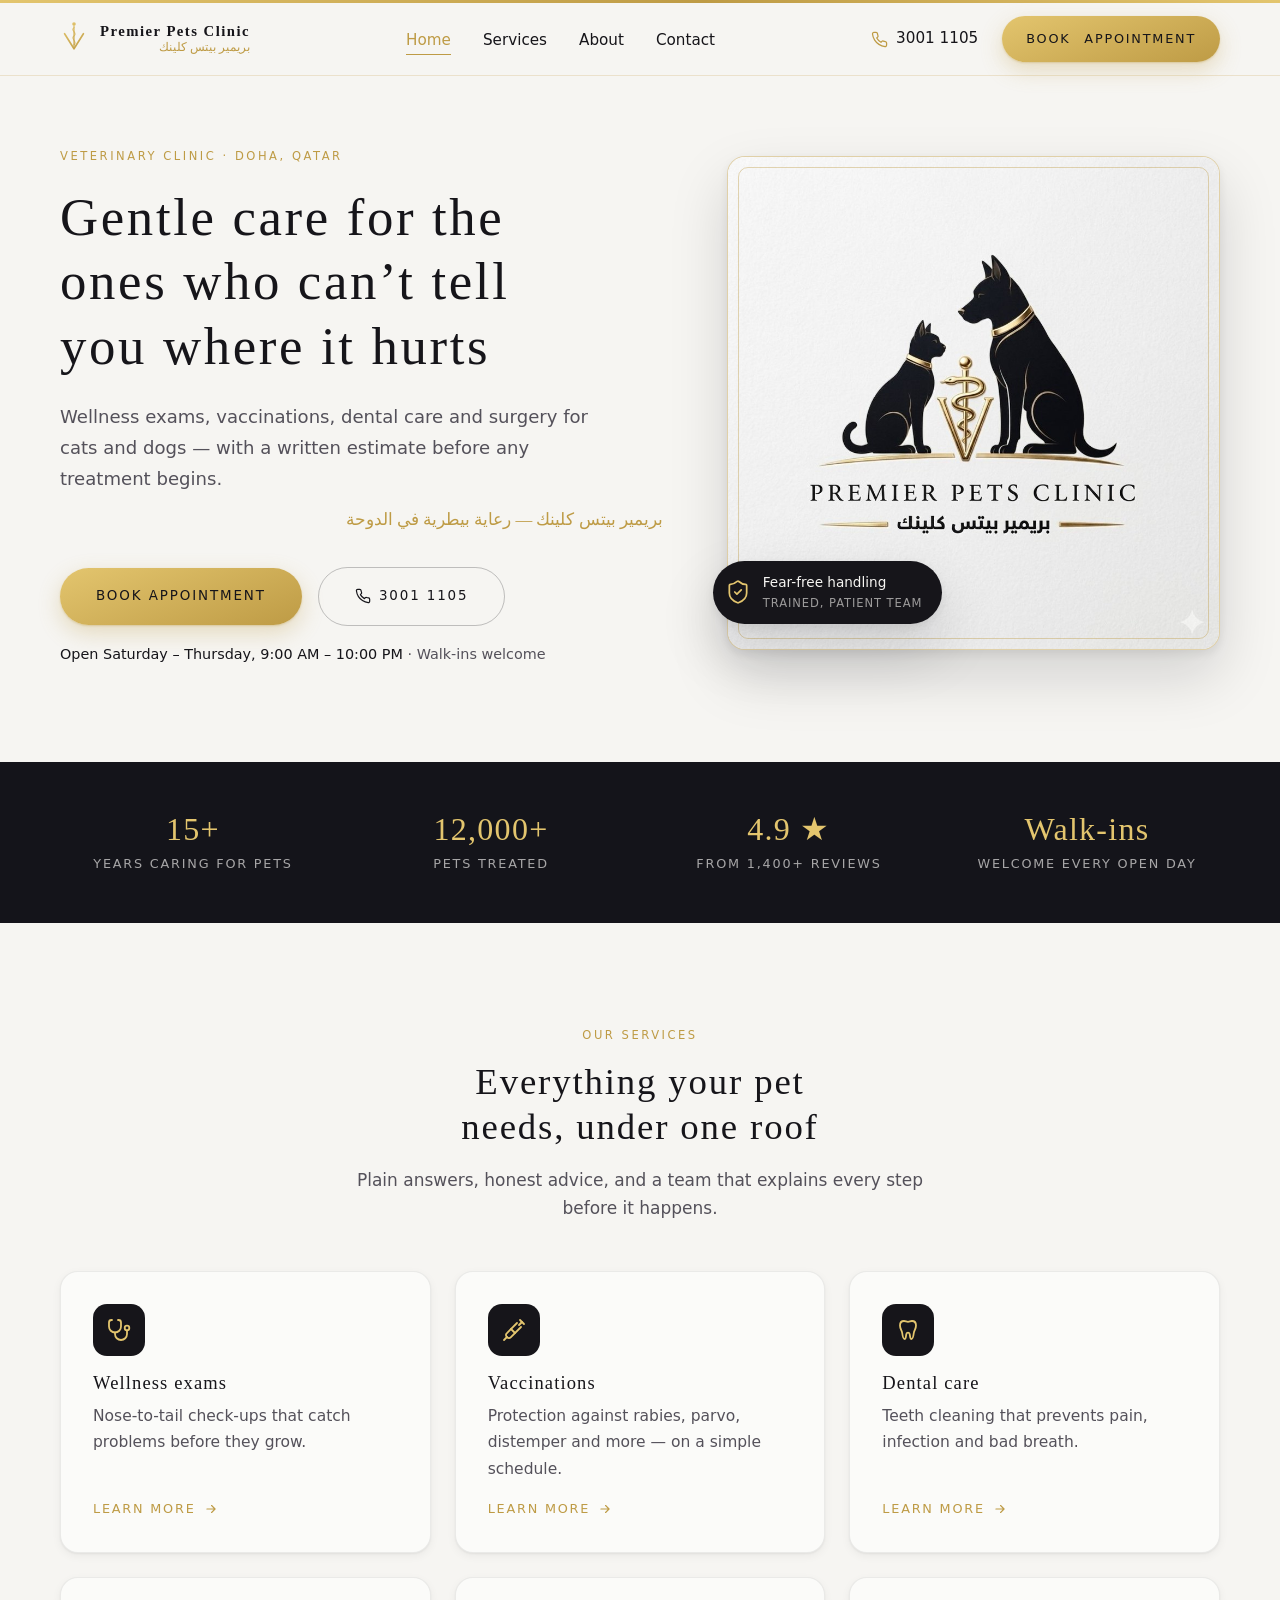
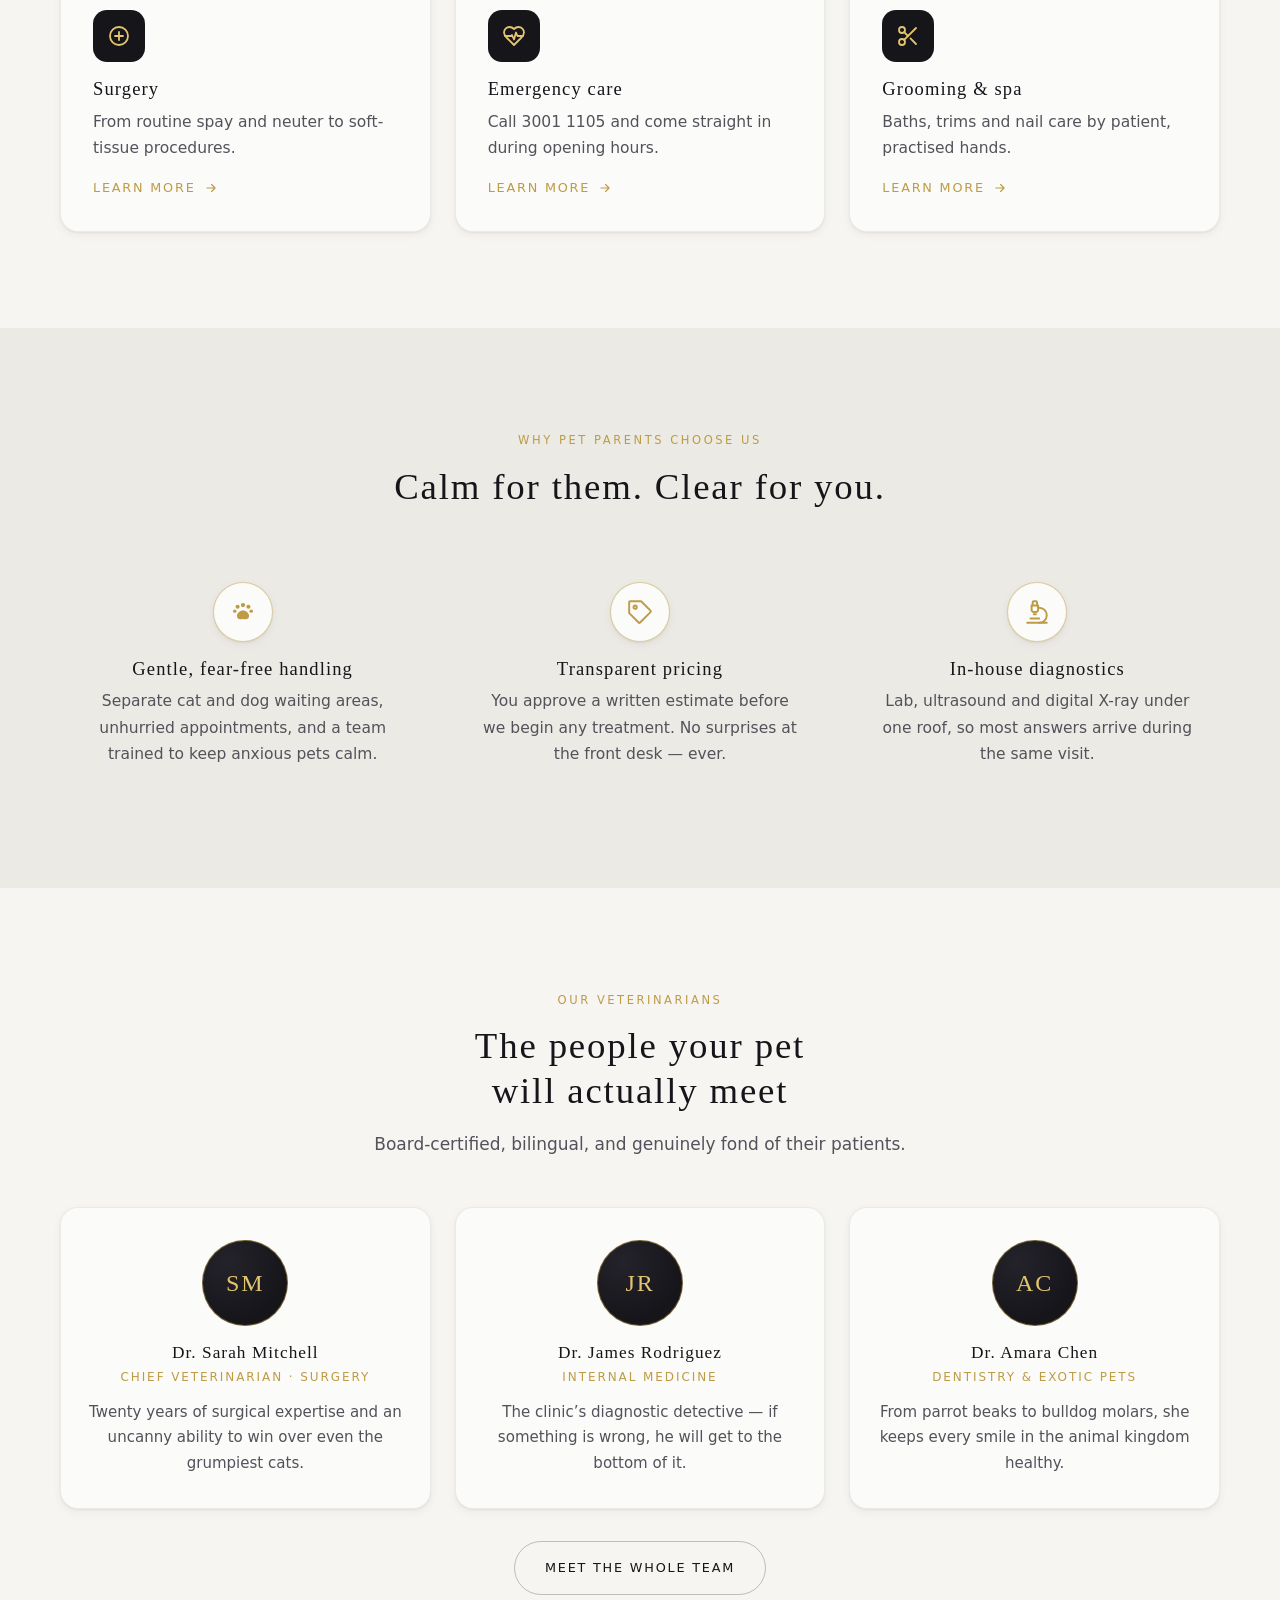
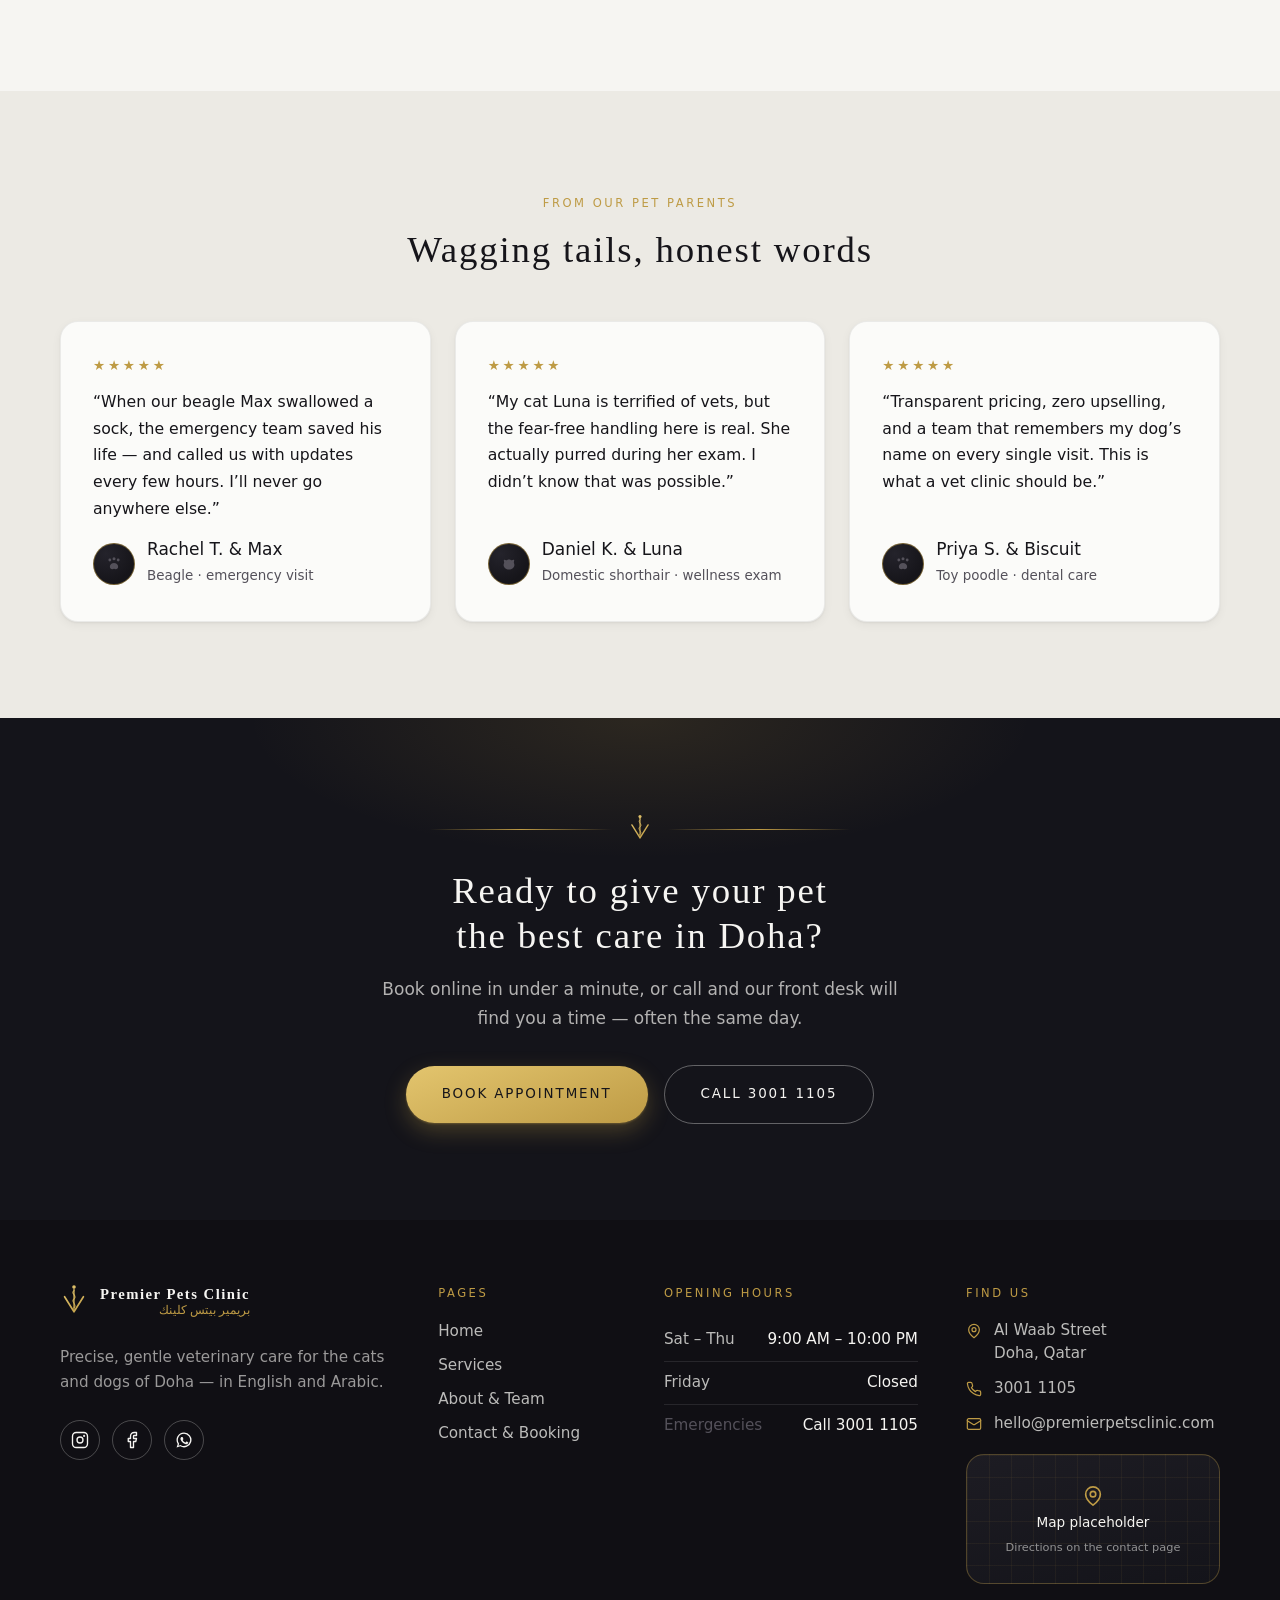
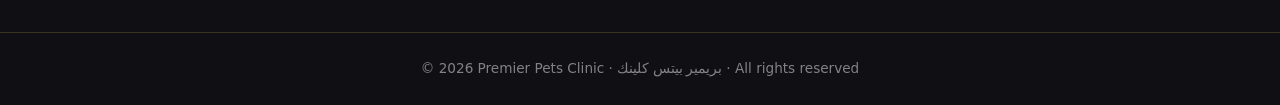
==== commit 16be620a: "Remove listed prices and simplify booking form options - Drop the "From QAR" price rows from the ser" ====
--- a/index.html
+++ b/index.html
@@ -51,7 +51,7 @@
       <div class="container">
         <ul>
           <li><a class="nav__link" href="index.html" aria-current="page">Home</a></li>
-          <li><a class="nav__link" href="services.html">Services &amp; Pricing</a></li>
+          <li><a class="nav__link" href="services.html">Services</a></li>
           <li><a class="nav__link" href="about.html">About &amp; Team</a></li>
           <li><a class="nav__link" href="contact.html">Contact &amp; Booking</a></li>
         </ul>
@@ -114,7 +114,7 @@
         <div class="section-head reveal">
           <span class="label">Our services</span>
           <h2>Everything your pet needs, under one roof</h2>
-          <p>Plain answers, clear prices, and a team that explains every step before it happens.</p>
+          <p>Plain answers, honest advice, and a team that explains every step before it happens.</p>
         </div>
 
         <div class="cards-grid">
@@ -323,7 +323,7 @@
           <h4>Pages</h4>
           <ul>
             <li><a href="index.html">Home</a></li>
-            <li><a href="services.html">Services &amp; Pricing</a></li>
+            <li><a href="services.html">Services</a></li>
             <li><a href="about.html">About &amp; Team</a></li>
             <li><a href="contact.html">Contact &amp; Booking</a></li>
           </ul>
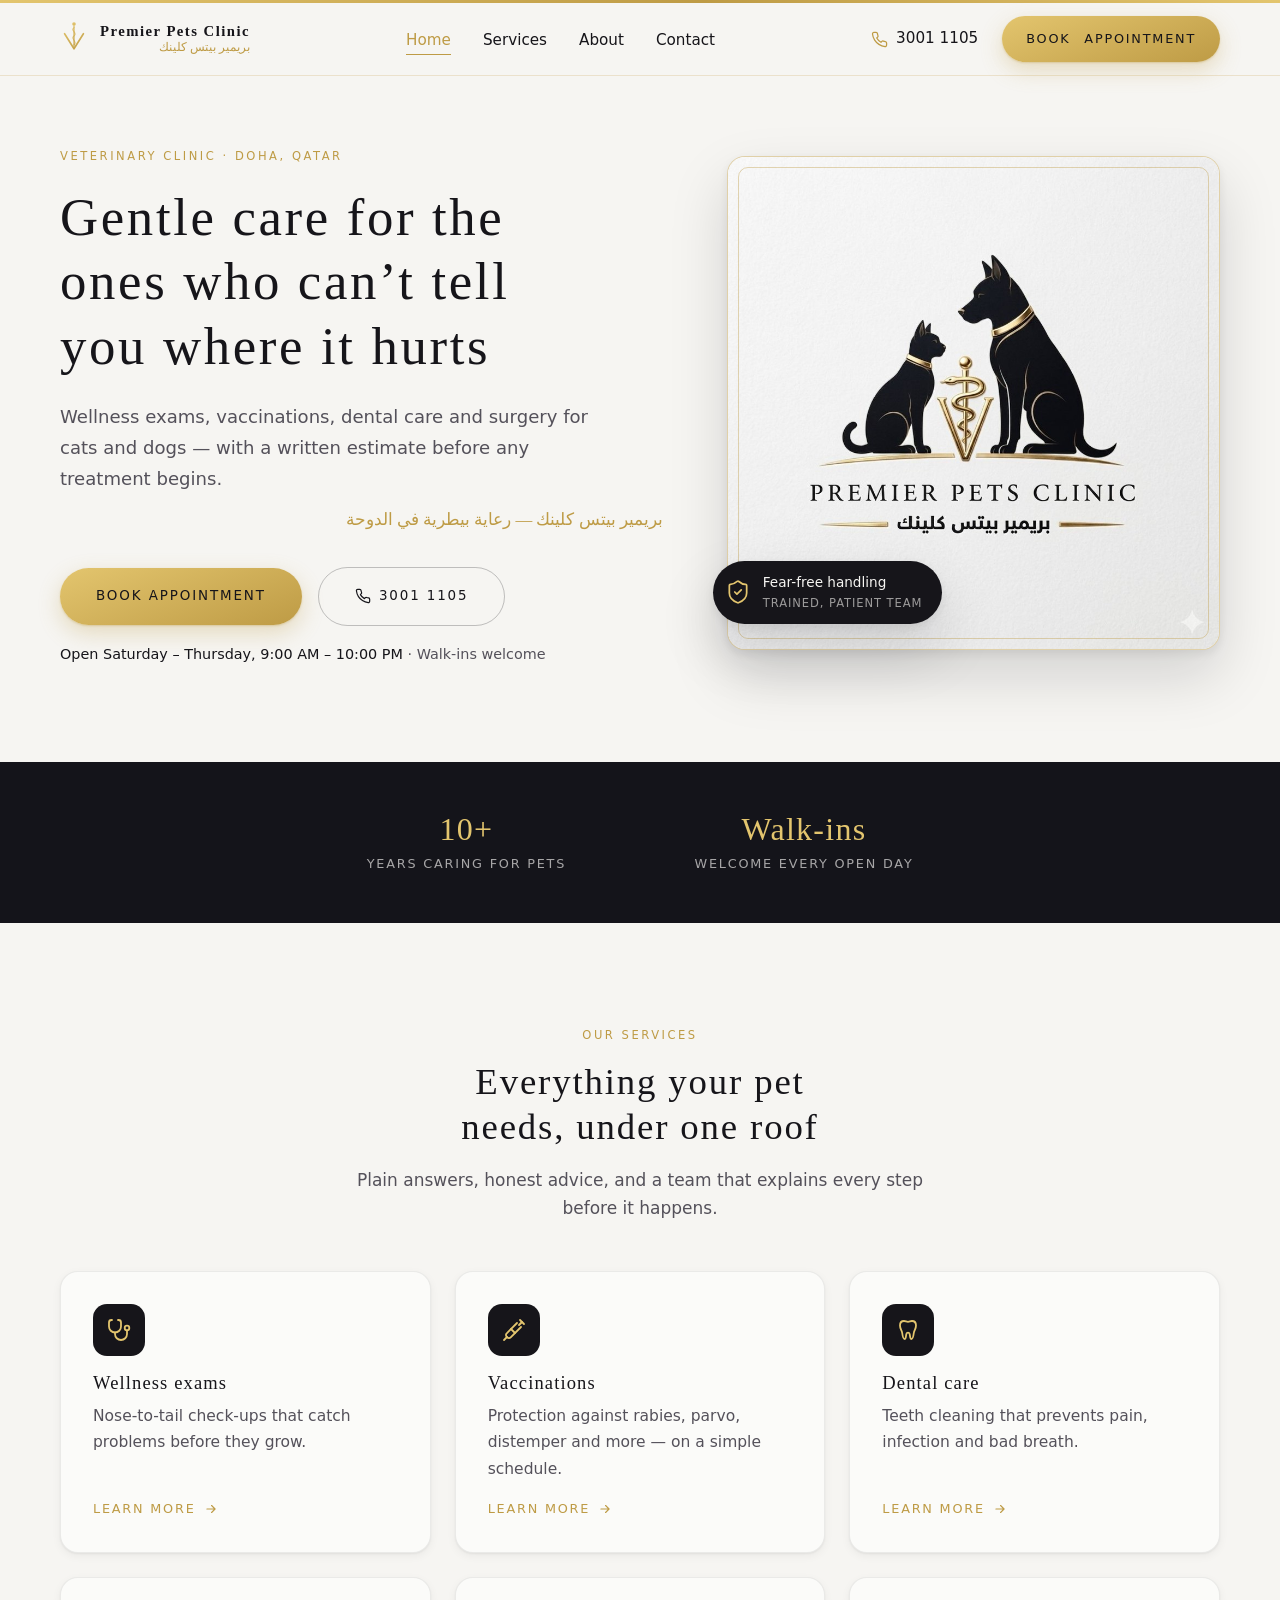
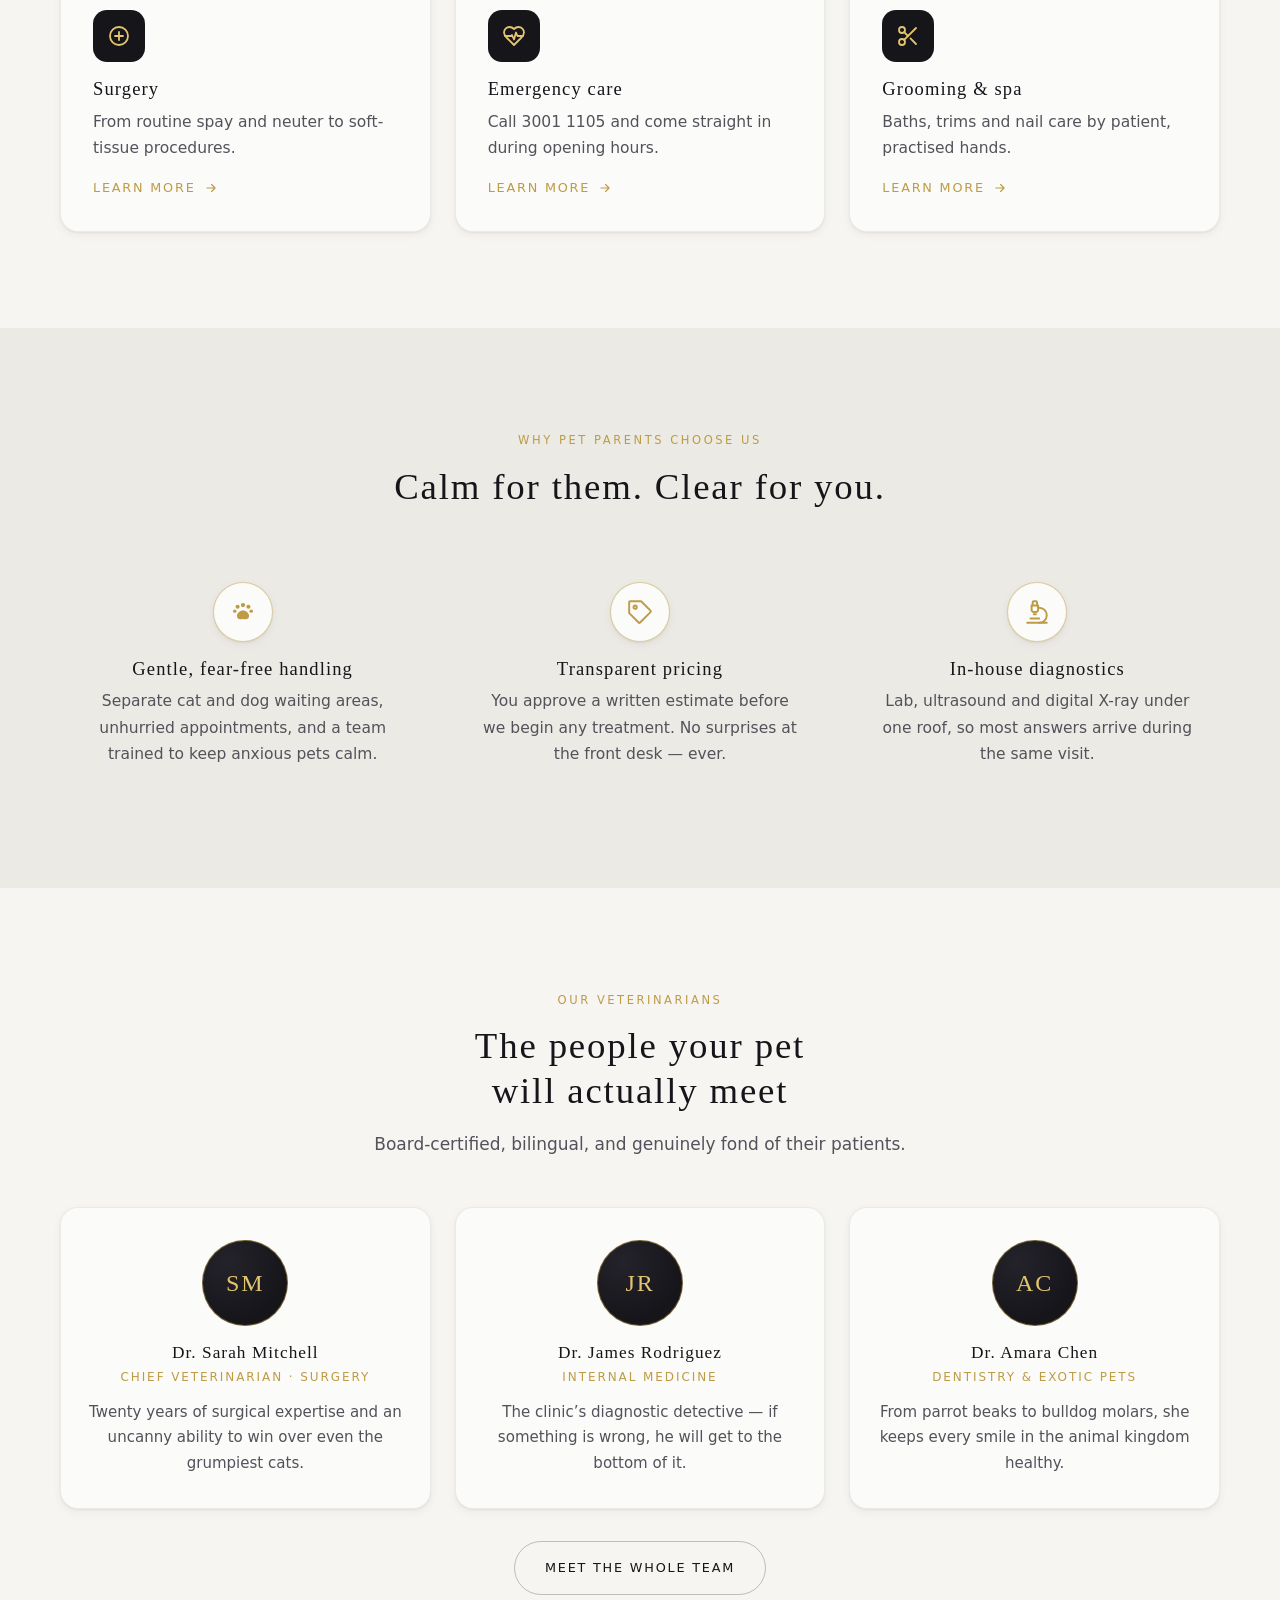
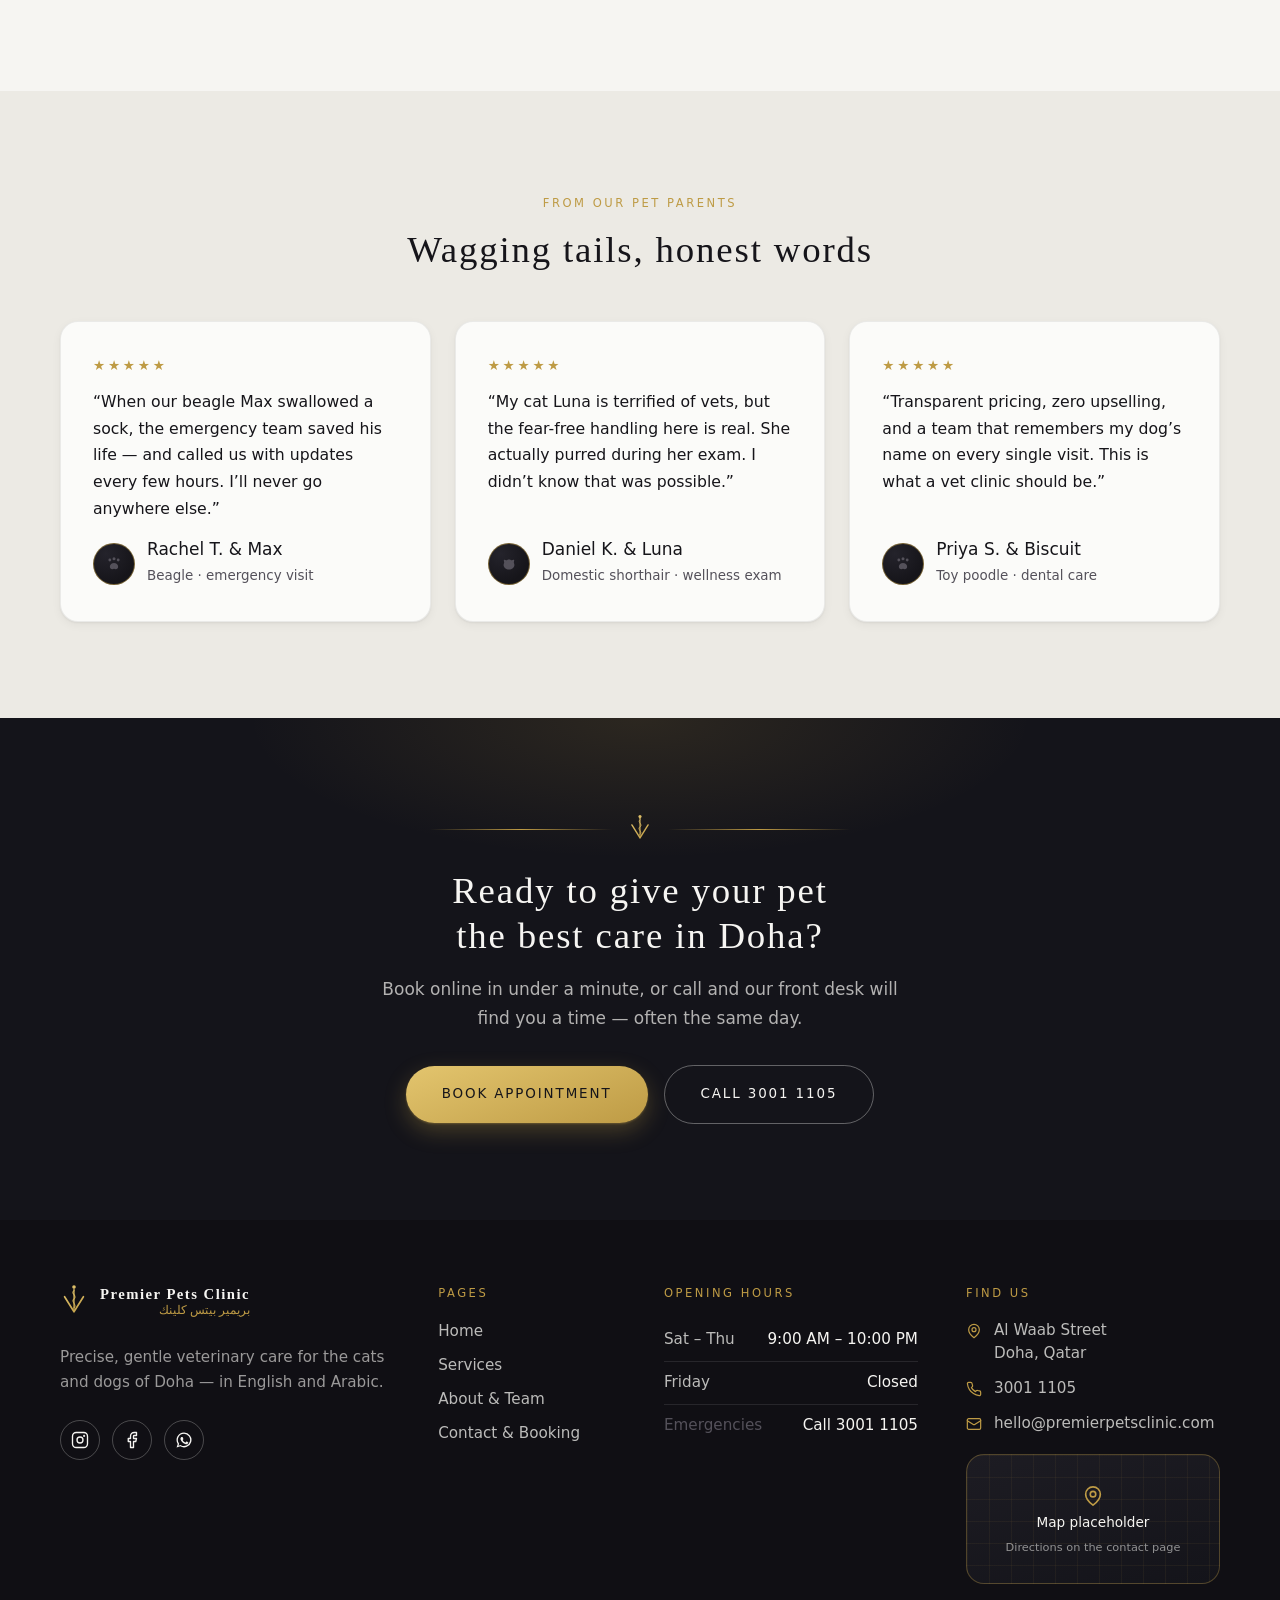
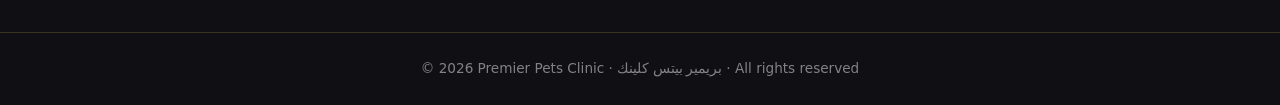
==== commit e10f9adc: "Trim trust strip to two stats Keep only the years-in-practice and walk-ins figures, change 15+ to 10" ====
--- a/index.html
+++ b/index.html
@@ -101,9 +101,7 @@
     <!-- TODO: replace with real detail — confirm these figures with the clinic -->
     <section class="stats" aria-label="Clinic at a glance">
       <div class="container stats__grid">
-        <div class="stat"><h3>15+</h3><p>Years caring for pets</p></div>
-        <div class="stat"><h3>12,000+</h3><p>Pets treated</p></div>
-        <div class="stat"><h3>4.9 ★</h3><p>From 1,400+ reviews</p></div>
+        <div class="stat"><h3>10+</h3><p>Years caring for pets</p></div>
         <div class="stat"><h3>Walk-ins</h3><p>Welcome every open day</p></div>
       </div>
     </section>
--- a/assets/styles.css
+++ b/assets/styles.css
@@ -366,11 +366,13 @@
 /* ===== Trust strip ===== */
 .stats { background: var(--onyx-panel); color: var(--alabaster); padding: var(--s-7) 0; }
 .stats__grid {
-  display: grid;
-  grid-template-columns: repeat(4, 1fr);
-  gap: var(--s-6);
+  display: flex;
+  flex-wrap: wrap;
+  justify-content: center;
+  gap: var(--s-6) var(--s-10);
   text-align: center;
 }
+.stat { min-width: 200px; }
 .stat h3 {
   font-family: var(--font-display);
   font-size: clamp(1.5rem, 2.6vw, 2rem);
@@ -916,7 +918,7 @@
   .hero__badge { left: 12px; bottom: 16px; }
 
   .cards-grid, .quotes-grid, .why-grid, .team-grid, .steps-grid { grid-template-columns: repeat(2, 1fr); }
-  .stats__grid { grid-template-columns: repeat(2, 1fr); gap: var(--s-5); }
+  .stats__grid { gap: var(--s-5) var(--s-8); }
   .story-grid, .booking-grid { grid-template-columns: 1fr; }
   .footer__grid { grid-template-columns: 1fr 1fr; gap: var(--s-6); }
 }
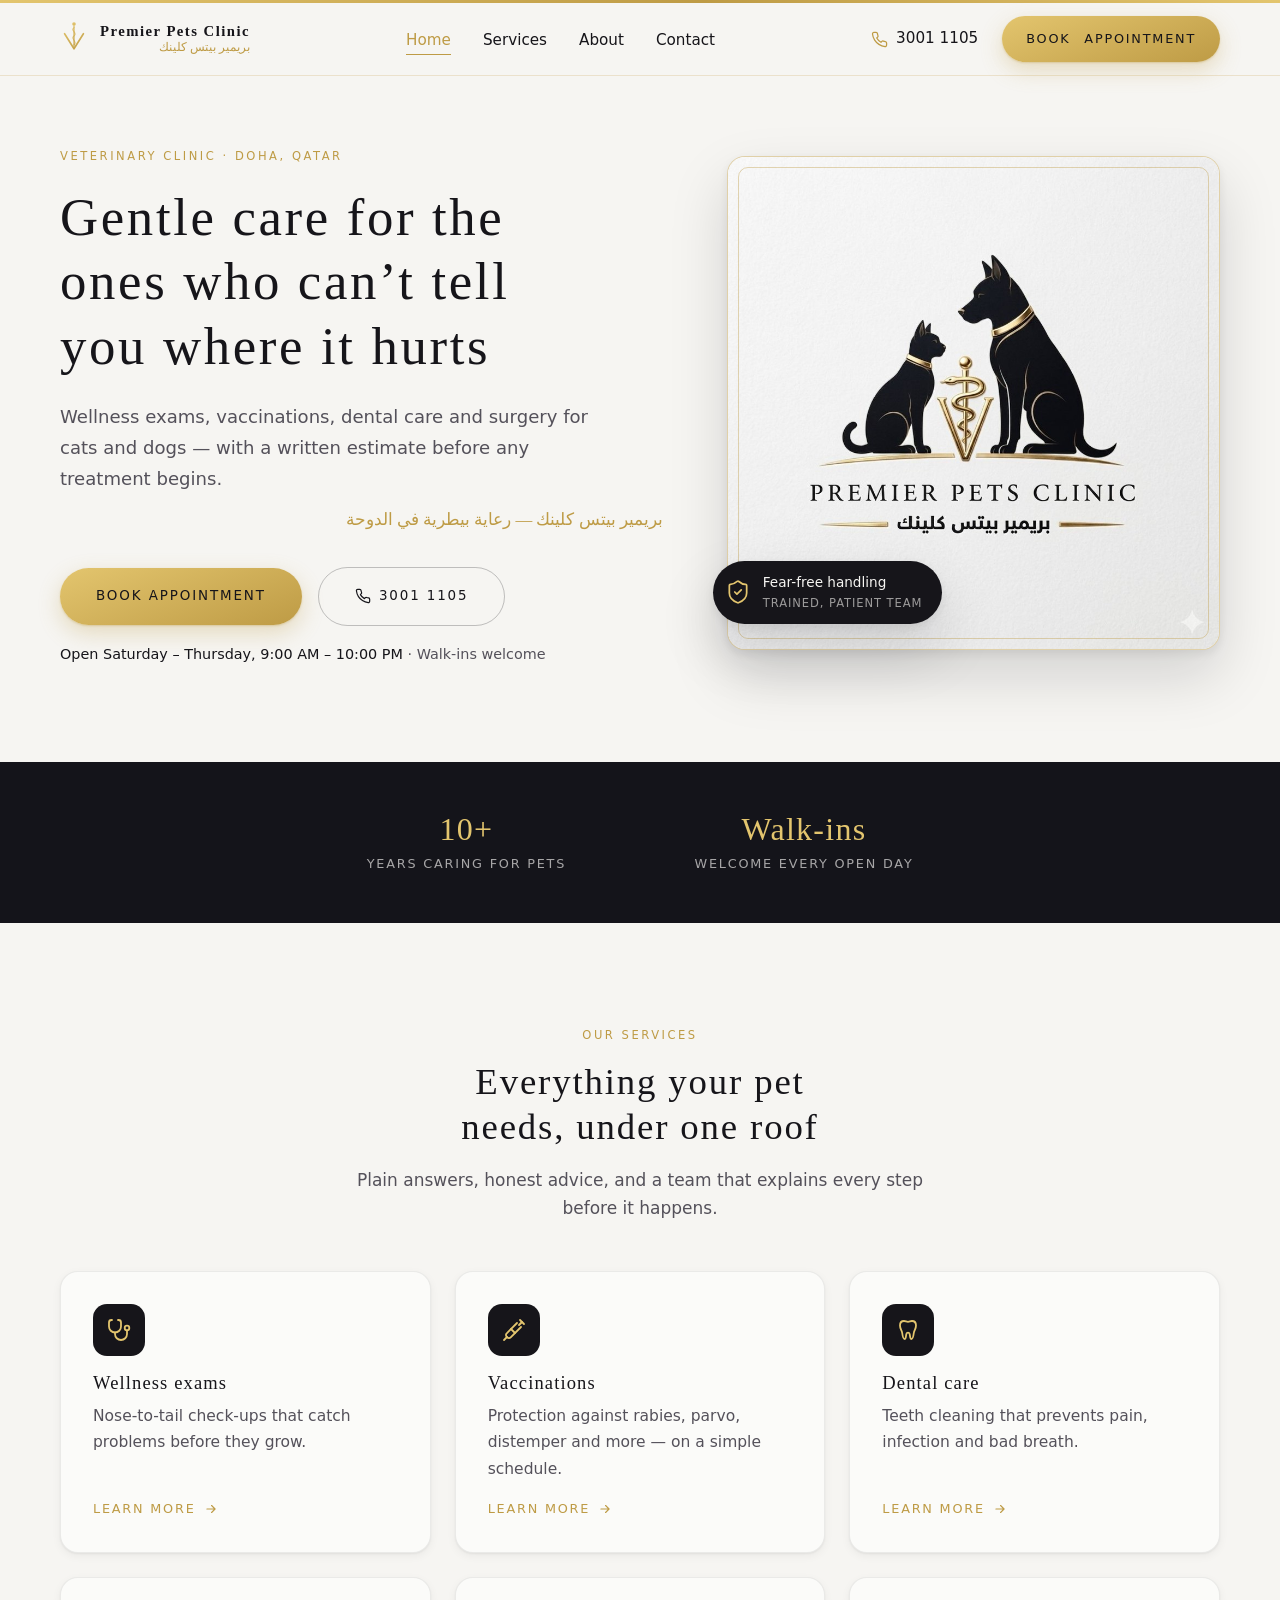
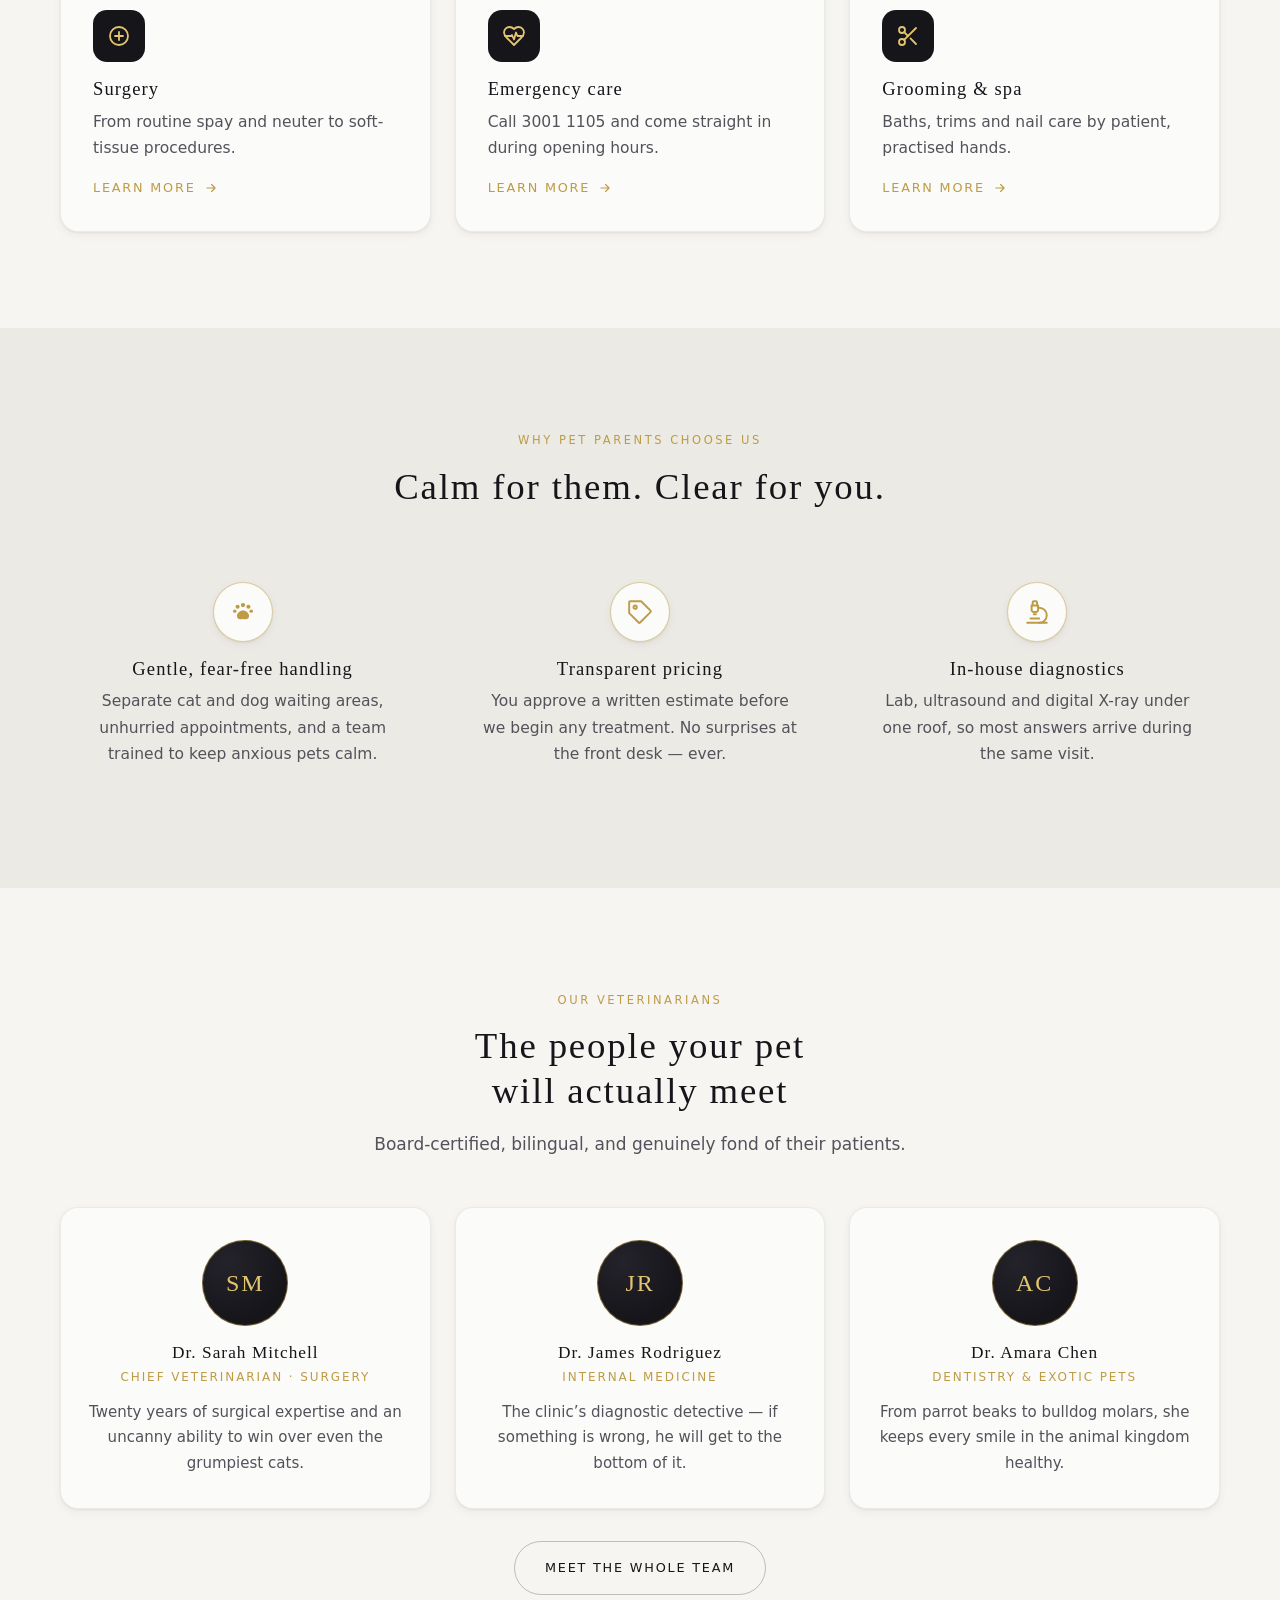
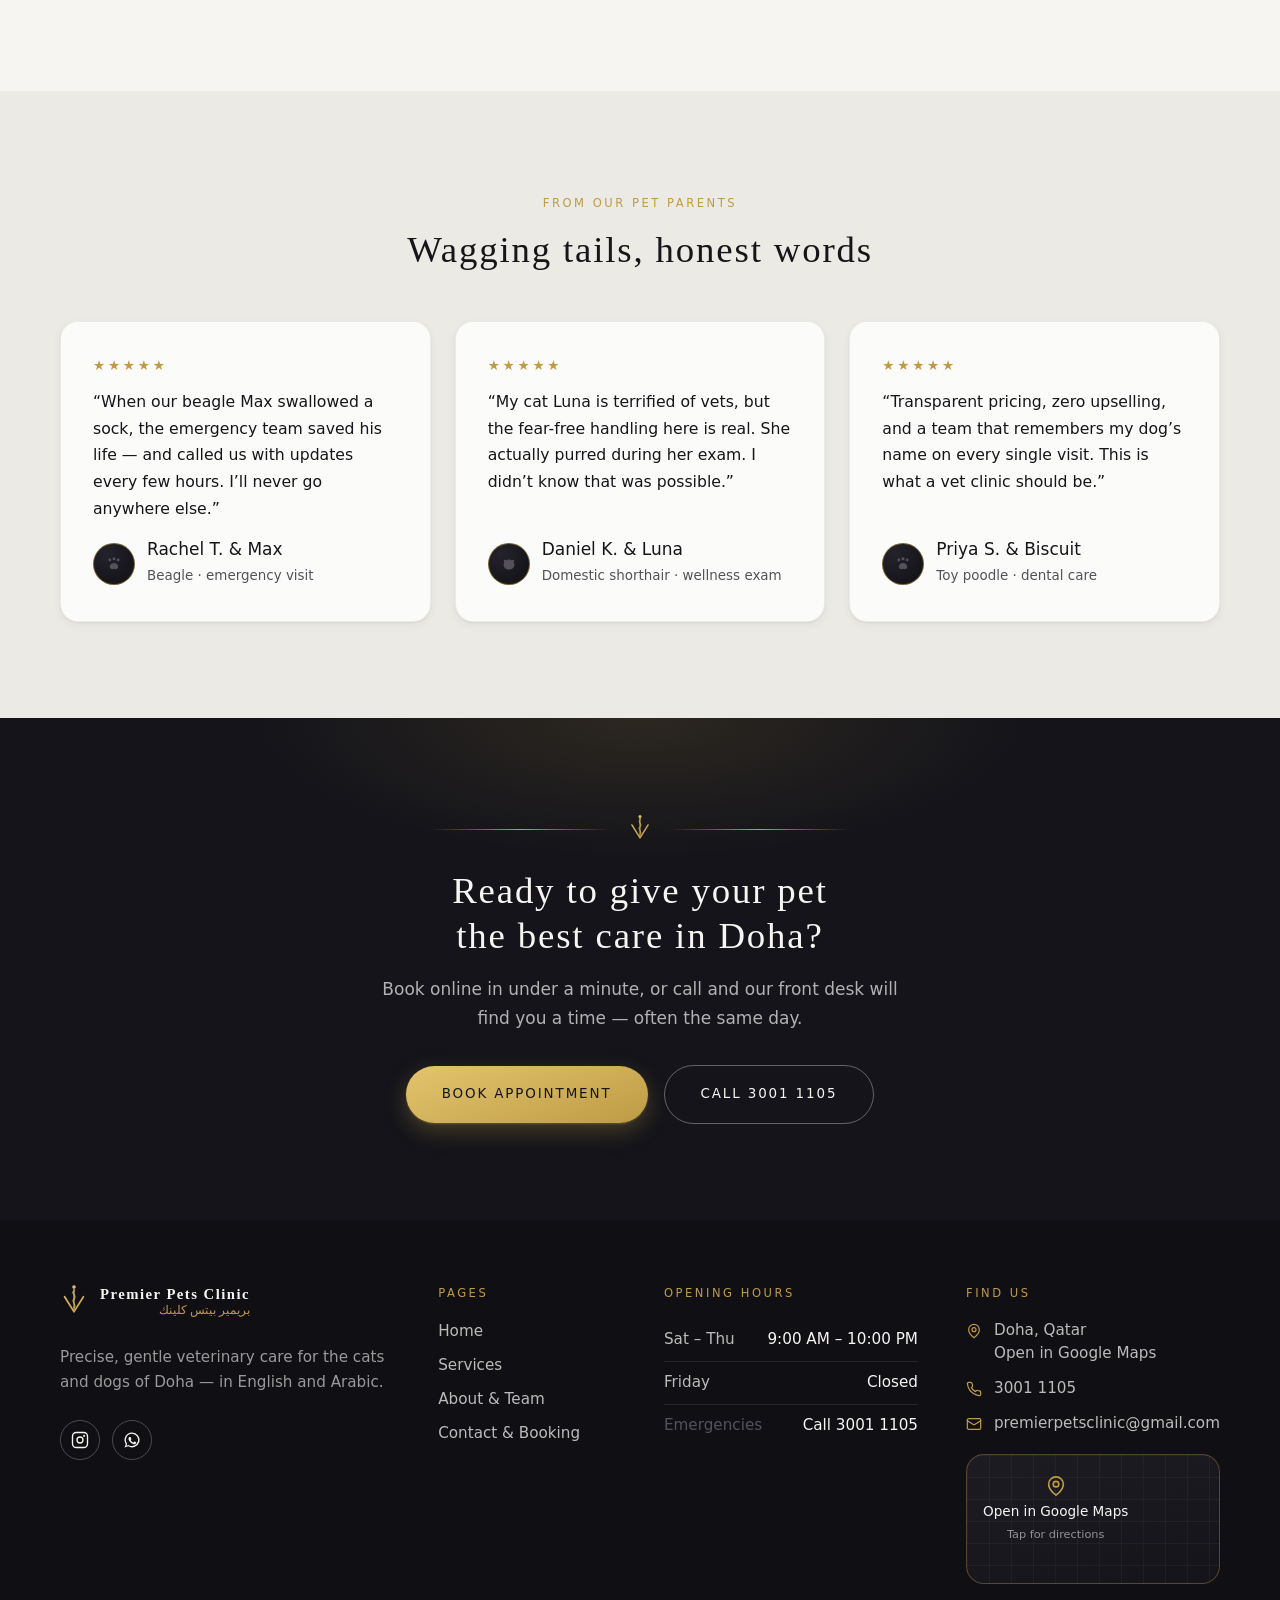
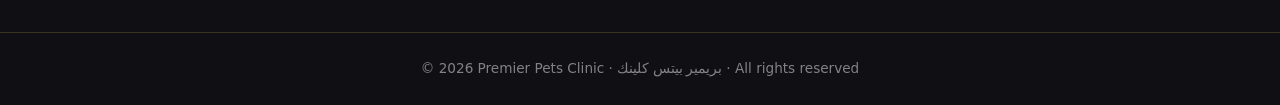
==== commit 771a1141: "Add real contact details: email, Instagram, Google Maps link - Replace placeholder email with premie" ====
--- a/index.html
+++ b/index.html
@@ -309,9 +309,8 @@
           </a>
           <p class="footer__tag">Precise, gentle veterinary care for the cats and dogs of Doha — in English and Arabic.</p>
           <div class="footer__social">
-            <!-- TODO: replace with real detail — social media profile links -->
-            <a href="#" aria-label="Instagram"><svg viewBox="0 0 24 24" width="18" height="18" fill="none" stroke="currentColor" stroke-width="1.8" stroke-linecap="round" stroke-linejoin="round" aria-hidden="true"><rect x="2" y="2" width="20" height="20" rx="5"/><circle cx="12" cy="12" r="4"/><circle cx="17.5" cy="6.5" r="0.5" fill="currentColor"/></svg></a>
-            <a href="#" aria-label="Facebook"><svg viewBox="0 0 24 24" width="18" height="18" fill="none" stroke="currentColor" stroke-width="1.8" stroke-linecap="round" stroke-linejoin="round" aria-hidden="true"><path d="M18 2h-3a5 5 0 0 0-5 5v3H7v4h3v8h4v-8h3l1-4h-4V7a1 1 0 0 1 1-1h3z"/></svg></a>
+            <!-- TODO: replace with real detail — Facebook page link (the one provided was the Instagram URL) -->
+            <a href="https://www.instagram.com/premier.pets.clinic/" target="_blank" rel="noopener" aria-label="Instagram"><svg viewBox="0 0 24 24" width="18" height="18" fill="none" stroke="currentColor" stroke-width="1.8" stroke-linecap="round" stroke-linejoin="round" aria-hidden="true"><rect x="2" y="2" width="20" height="20" rx="5"/><circle cx="12" cy="12" r="4"/><circle cx="17.5" cy="6.5" r="0.5" fill="currentColor"/></svg></a>
             <!-- TODO: replace with real detail — confirm WhatsApp number & country code -->
             <a href="https://wa.me/97430011105" aria-label="WhatsApp"><svg viewBox="0 0 24 24" width="18" height="18" fill="currentColor" aria-hidden="true"><path d="M12.04 2a9.9 9.9 0 0 0-8.4 15.2L2.1 22l4.9-1.6A9.9 9.9 0 1 0 12.04 2Zm0 1.7a8.2 8.2 0 1 1-4.2 15.3l-.3-.2-2.9.9.9-2.8-.2-.3A8.2 8.2 0 0 1 12.04 3.7ZM8.9 8c-.2 0-.5.1-.7.4-.2.2-.9.8-.9 2s.9 2.4 1 2.6c.1.2 1.8 2.9 4.4 3.9 2.2.9 2.6.7 3.1.7.5-.1 1.5-.6 1.7-1.2.2-.6.2-1.1.2-1.2-.1-.1-.2-.2-.5-.3-.2-.1-1.5-.7-1.7-.8-.2-.1-.4-.1-.6.1-.2.3-.6.8-.8 1-.1.2-.3.2-.5.1-.7-.3-1.4-.7-2-1.3-.5-.5-.9-1-1.2-1.7-.1-.2 0-.4.1-.5l.6-.7c.2-.2.2-.4.1-.6-.1-.2-.6-1.5-.8-2-.2-.5-.4-.5-.6-.5h-.9Z"/></svg></a>
           </div>
@@ -339,27 +338,26 @@
         <div class="footer__col">
           <h4>Find us</h4>
           <div class="footer__contact">
-            <address>
+            <!-- TODO: replace with real detail — written street address -->
+            <a href="https://maps.app.goo.gl/D3VjpGZz7LwKZ5fU7" target="_blank" rel="noopener">
               <svg viewBox="0 0 24 24" width="16" height="16" fill="none" stroke="currentColor" stroke-width="1.8" stroke-linecap="round" stroke-linejoin="round" aria-hidden="true"><path d="M20 10c0 6-8 12-8 12s-8-6-8-12a8 8 0 0 1 16 0Z"/><circle cx="12" cy="10" r="3"/></svg>
-              <!-- TODO: replace with real detail — street address -->
-              <span>Al Waab Street<br/>Doha, Qatar</span>
-            </address>
+              <span>Doha, Qatar<br/>Open in Google Maps</span>
+            </a>
             <a href="tel:30011105">
               <svg viewBox="0 0 24 24" width="16" height="16" fill="none" stroke="currentColor" stroke-width="1.8" stroke-linecap="round" stroke-linejoin="round" aria-hidden="true"><path d="M22 16.92v3a2 2 0 0 1-2.18 2 19.79 19.79 0 0 1-8.63-3.07 19.5 19.5 0 0 1-6-6 19.79 19.79 0 0 1-3.07-8.67A2 2 0 0 1 4.11 2h3a2 2 0 0 1 2 1.72 12.84 12.84 0 0 0 .7 2.81 2 2 0 0 1-.45 2.11L8.09 9.91a16 16 0 0 0 6 6l1.27-1.27a2 2 0 0 1 2.11-.45 12.84 12.84 0 0 0 2.81.7A2 2 0 0 1 22 16.92z"/></svg>
               <span>3001 1105</span>
             </a>
-            <a href="mailto:hello@premierpetsclinic.com">
+            <a href="mailto:premierpetsclinic@gmail.com">
               <svg viewBox="0 0 24 24" width="16" height="16" fill="none" stroke="currentColor" stroke-width="1.8" stroke-linecap="round" stroke-linejoin="round" aria-hidden="true"><rect x="2" y="4" width="20" height="16" rx="2"/><path d="m22 7-8.97 5.7a1.94 1.94 0 0 1-2.06 0L2 7"/></svg>
-              <span>hello@premierpetsclinic.com</span>
-            </a>
-            <!-- TODO: replace with real detail — map embed / location image -->
-            <figure class="map-ph map-ph--mini">
-              <figcaption>
+              <span>premierpetsclinic@gmail.com</span>
+            </a>
+            <a class="map-ph map-ph--mini" href="https://maps.app.goo.gl/D3VjpGZz7LwKZ5fU7" target="_blank" rel="noopener">
+              <span class="map-ph__inner">
                 <svg viewBox="0 0 24 24" width="22" height="22" fill="none" stroke="currentColor" stroke-width="1.8" stroke-linecap="round" stroke-linejoin="round" aria-hidden="true"><path d="M20 10c0 6-8 12-8 12s-8-6-8-12a8 8 0 0 1 16 0Z"/><circle cx="12" cy="10" r="3"/></svg>
-                <span>Map placeholder</span>
-                <small>Directions on the contact page</small>
-              </figcaption>
-            </figure>
+                <span>Open in Google Maps</span>
+                <small>Tap for directions</small>
+              </span>
+            </a>
           </div>
         </div>
       </div>
--- a/assets/styles.css
+++ b/assets/styles.css
@@ -792,11 +792,14 @@
     linear-gradient(165deg, #1D1C23, var(--onyx-panel));
   background-size: 28px 28px, 28px 28px, 100% 100%;
 }
-.map-ph figcaption { display: flex; flex-direction: column; align-items: center; gap: var(--s-2); font-size: 0.9rem; }
+.map-ph figcaption, .map-ph__inner { display: flex; flex-direction: column; align-items: center; gap: var(--s-2); font-size: 0.9rem; }
 .map-ph svg { color: var(--gold); }
 .map-ph small { color: rgba(246, 245, 242, 0.55); }
 .map-ph--mini { min-height: 130px; padding: var(--s-4); background-size: 22px 22px, 22px 22px, 100% 100%; margin-top: var(--s-2); }
-.map-ph--mini figcaption { gap: var(--s-1); font-size: 0.85rem; }
+.map-ph--mini figcaption, .map-ph--mini .map-ph__inner { gap: var(--s-1); font-size: 0.85rem; }
+a.map-ph { transition: transform 0.25s var(--ease-spring), border-color 0.2s ease, box-shadow 0.25s ease; }
+a.map-ph:hover { transform: translateY(-2px); border-color: var(--gold); box-shadow: var(--shadow-md); }
+a.map-ph:active { transform: translateY(0); }
 
 /* First visit steps */
 .steps-grid { display: grid; grid-template-columns: repeat(3, 1fr); gap: var(--s-5); counter-reset: step; }
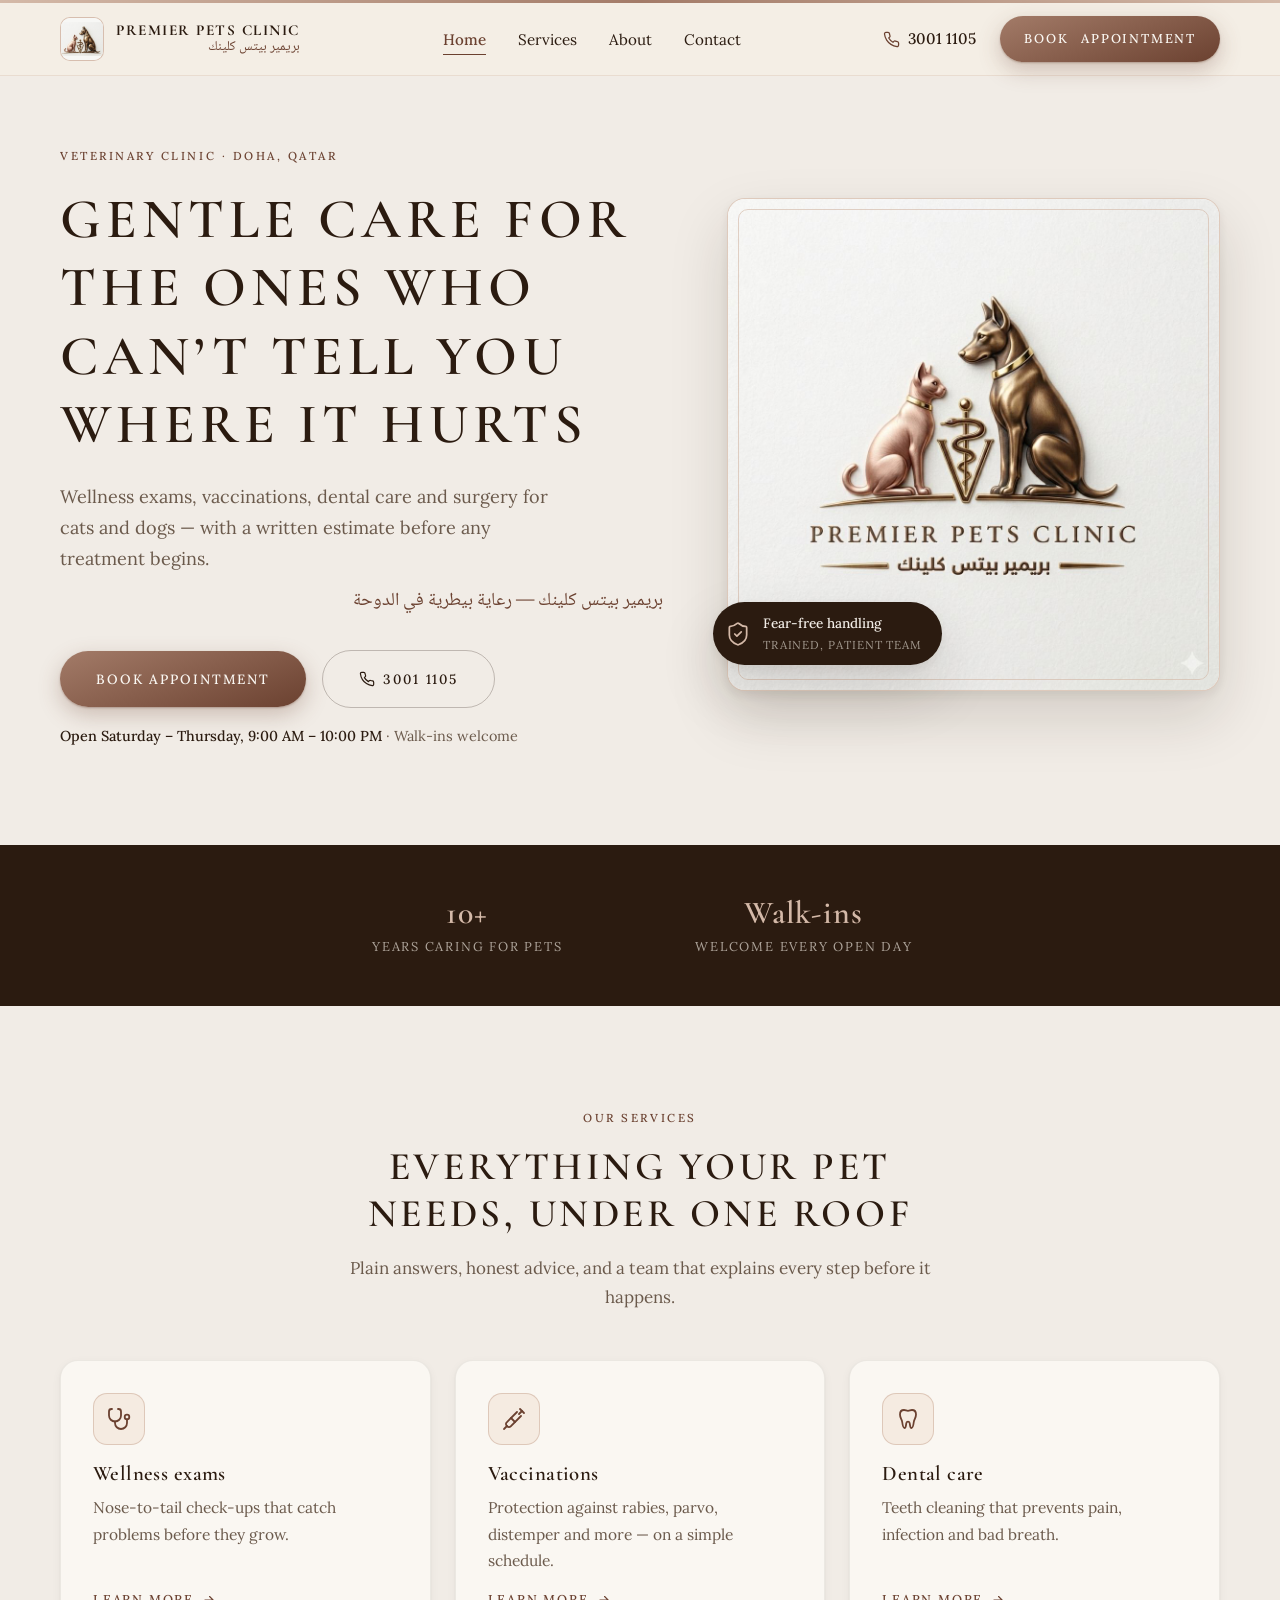
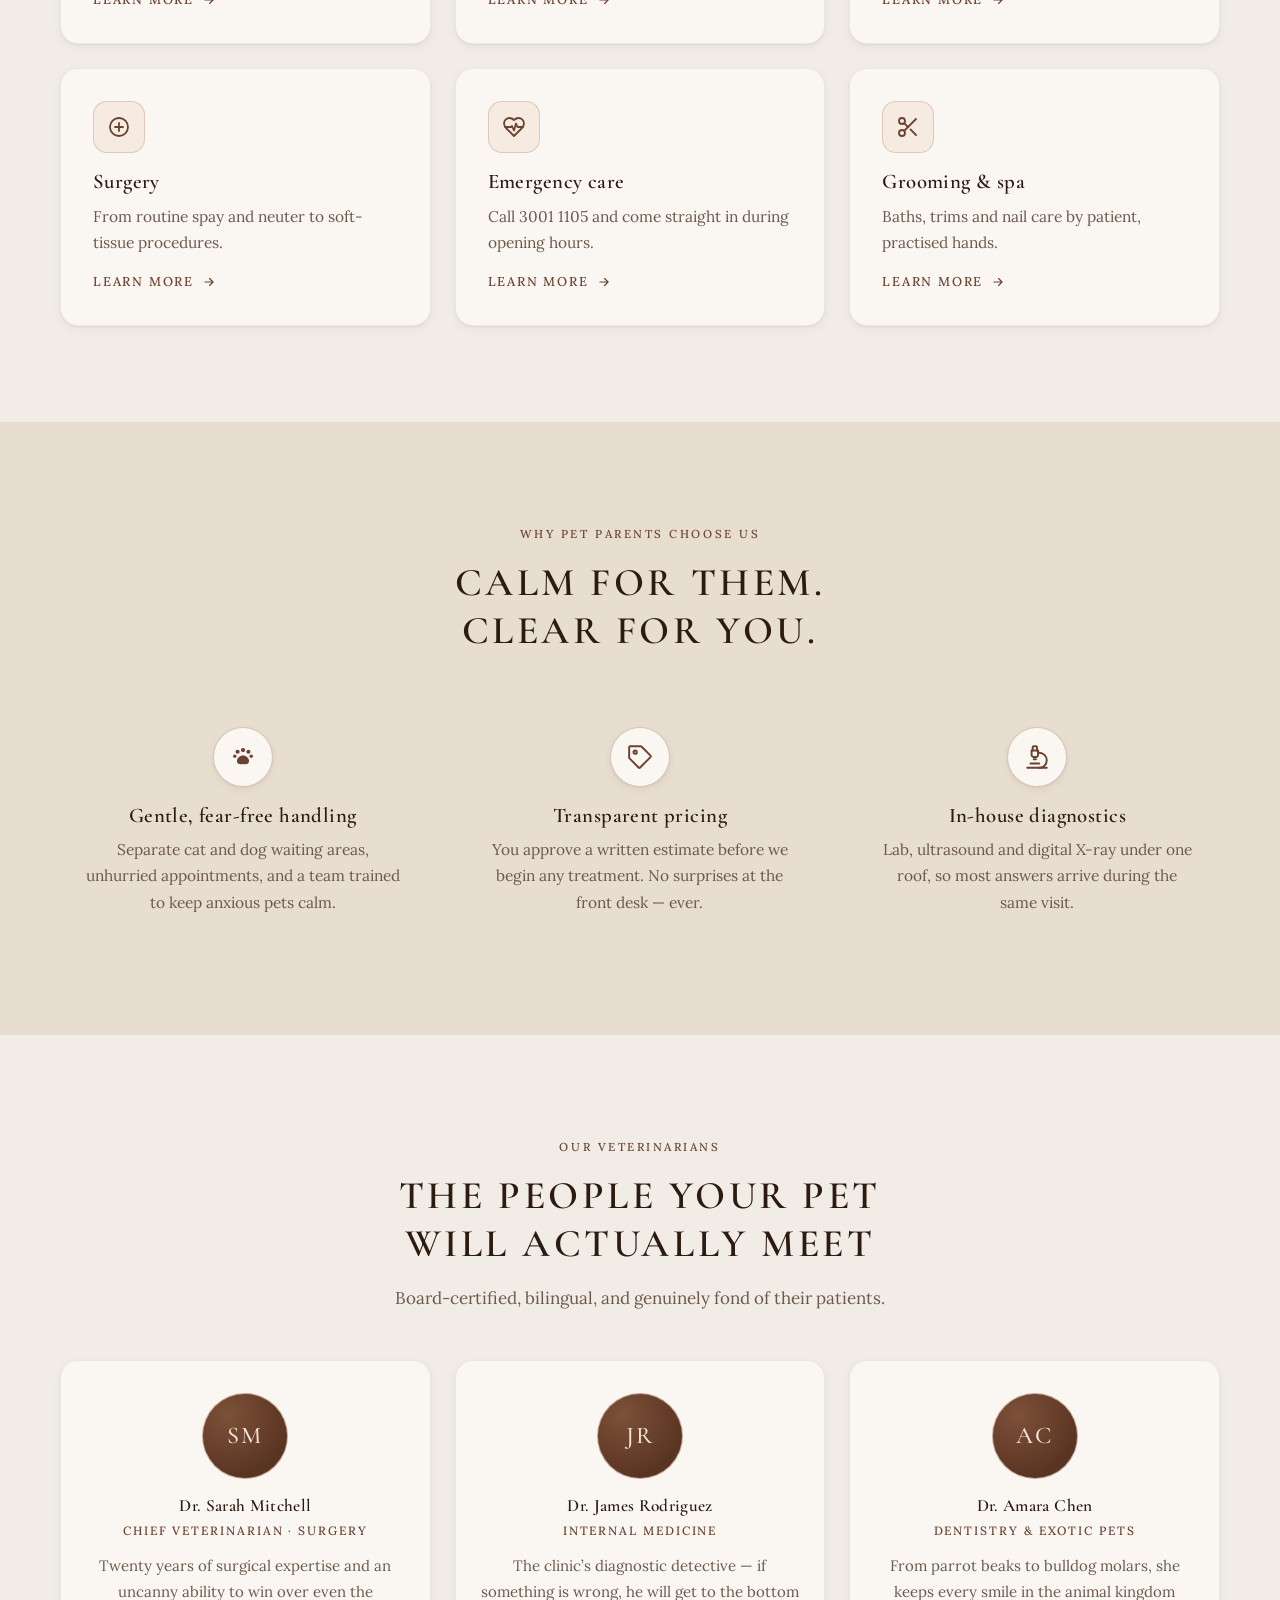
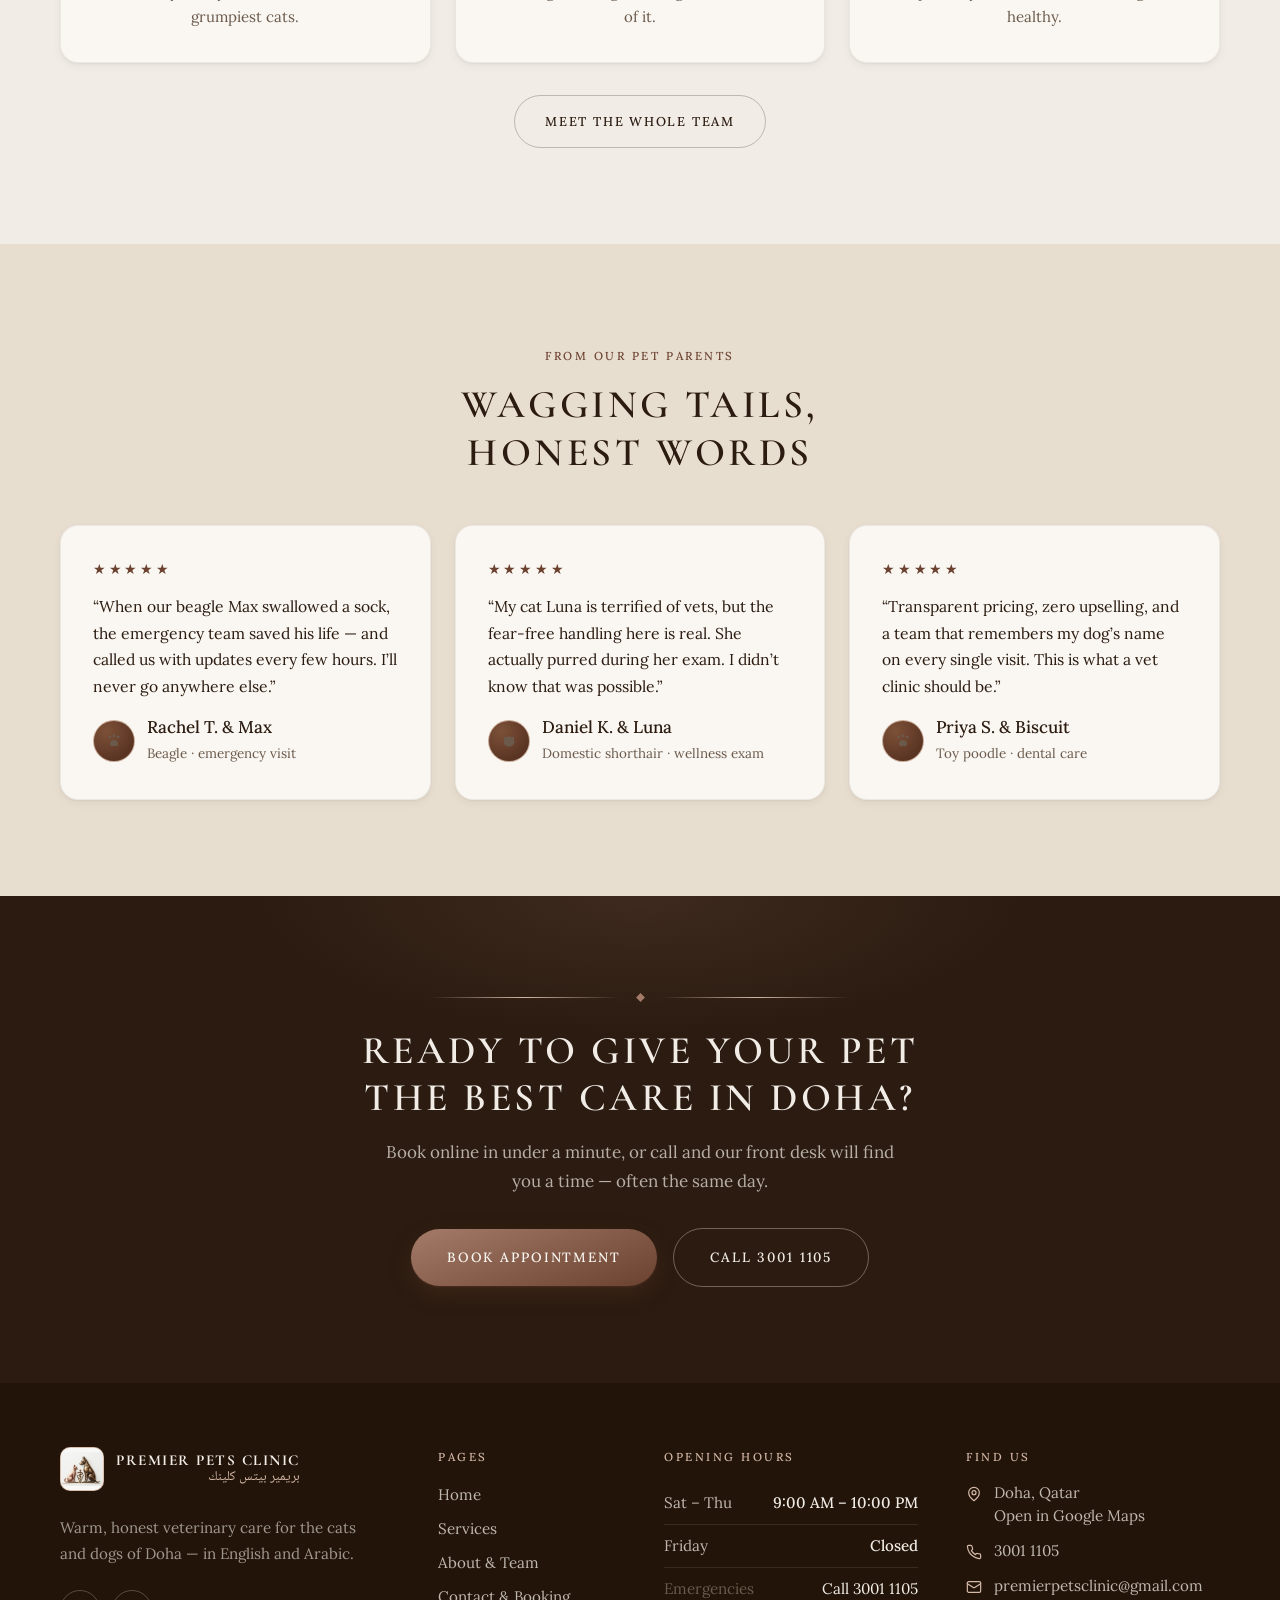
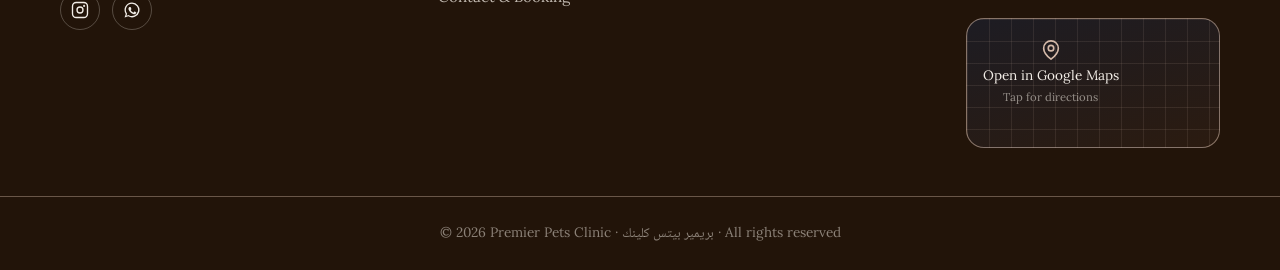
==== commit b2ca4a59: "Rebrand to bronze & rose-gold identity Apply the new Premier Pets Clinic brand guidelines (v1.0, Doh" ====
--- a/index.html
+++ b/index.html
@@ -5,7 +5,7 @@
   <meta name="viewport" content="width=device-width, initial-scale=1.0" />
   <title>Premier Pets Clinic — Veterinary Care in Doha, Qatar</title>
   <meta name="description" content="Premier Pets Clinic in Doha offers wellness exams, vaccinations, dental care, surgery and grooming for cats and dogs. Open Saturday–Thursday, 9 AM – 10 PM. Book an appointment online." />
-  <link rel="icon" href="data:image/svg+xml,%3Csvg xmlns='http://www.w3.org/2000/svg' viewBox='0 0 130 130'%3E%3Crect width='130' height='130' rx='26' fill='%2316151A'/%3E%3Cg transform='translate(15,11)' fill='none' stroke='%23BE9B45' stroke-linecap='round'%3E%3Ccircle cx='50' cy='11' r='7' fill='%23E3C56E' stroke='none'/%3E%3Cpath d='M50 100 L16 46 M50 100 L84 46' stroke-width='9'/%3E%3Cpath d='M50 18 L50 100' stroke-width='7'/%3E%3Cpath d='M50 24 C36 33 64 44 50 54 C36 64 64 75 50 86' stroke-width='6.5' stroke='%23E3C56E'/%3E%3C/g%3E%3C/svg%3E" />
+  <link rel="icon" type="image/png" href="assets/favicon.png" />
   <link rel="stylesheet" href="assets/fonts.css" />
   <link rel="stylesheet" href="assets/styles.css" />
 </head>
@@ -15,13 +15,7 @@
   <header class="header">
     <nav class="nav container" aria-label="Main">
       <a href="index.html" class="brand" aria-label="Premier Pets Clinic — home">
-        <svg viewBox="0 0 100 130" width="28" height="36" fill="none" aria-hidden="true">
-          <circle cx="50" cy="11" r="6.5" fill="url(#cad-h)"/>
-          <path d="M50 100 L16 46 M50 100 L84 46" stroke="url(#cad-h)" stroke-width="6" stroke-linecap="round"/>
-          <path d="M50 18 L50 100" stroke="url(#cad-h)" stroke-width="4.5" stroke-linecap="round"/>
-          <path d="M50 24 C36 33 64 44 50 54 C36 64 64 75 50 86" stroke="url(#cad-h)" stroke-width="4" stroke-linecap="round"/>
-          <defs><linearGradient id="cad-h" x1="18" y1="8" x2="82" y2="115" gradientUnits="userSpaceOnUse"><stop stop-color="#E3C56E"/><stop offset="1" stop-color="#BE9B45"/></linearGradient></defs>
-        </svg>
+        <img class="brand__mark" src="assets/mark.jpg" alt="" width="512" height="512" />
         <span class="brand__text">
           <span class="brand__en">Premier Pets Clinic</span>
           <span class="brand__ar" lang="ar" dir="rtl">بريمير بيتس كلينك</span>
@@ -87,10 +81,10 @@
 
         <div class="hero__visual reveal">
           <div class="hero__frame">
-            <img src="assets/logo.jpg" alt="Premier Pets Clinic — black cat and dog flanking a gold veterinary caduceus, with the bilingual wordmark" width="900" height="900" />
+            <img src="assets/logo.jpg" alt="Premier Pets Clinic — a bronze dog and rose-gold cat facing each other across a gold veterinary caduceus, above the bilingual wordmark" width="1024" height="1024" />
           </div>
           <div class="hero__badge">
-            <svg viewBox="0 0 24 24" width="26" height="26" fill="none" stroke="#E3C56E" stroke-width="1.6" stroke-linecap="round" stroke-linejoin="round" aria-hidden="true"><path d="M20 13c0 5-3.5 7.5-7.66 8.95a1 1 0 0 1-.67-.01C7.5 20.5 4 18 4 13V6a1 1 0 0 1 1-1c2 0 4.5-1.2 6.24-2.72a1.17 1.17 0 0 1 1.52 0C14.51 3.81 17 5 19 5a1 1 0 0 1 1 1z"/><path d="m9 12 2 2 4-4"/></svg>
+            <svg viewBox="0 0 24 24" width="26" height="26" fill="none" stroke="#D4B9A8" stroke-width="1.6" stroke-linecap="round" stroke-linejoin="round" aria-hidden="true"><path d="M20 13c0 5-3.5 7.5-7.66 8.95a1 1 0 0 1-.67-.01C7.5 20.5 4 18 4 13V6a1 1 0 0 1 1-1c2 0 4.5-1.2 6.24-2.72a1.17 1.17 0 0 1 1.52 0C14.51 3.81 17 5 19 5a1 1 0 0 1 1 1z"/><path d="m9 12 2 2 4-4"/></svg>
             <div><strong>Fear-free handling</strong><small>Trained, patient team</small></div>
           </div>
         </div>
@@ -271,13 +265,7 @@
     <section class="cta-band">
       <div class="container">
         <div class="gold-rule" aria-hidden="true">
-          <svg viewBox="0 0 100 130" width="24" height="31" fill="none">
-            <circle cx="50" cy="11" r="6.5" fill="url(#cad-c)"/>
-            <path d="M50 100 L16 46 M50 100 L84 46" stroke="url(#cad-c)" stroke-width="6" stroke-linecap="round"/>
-            <path d="M50 18 L50 100" stroke="url(#cad-c)" stroke-width="4.5" stroke-linecap="round"/>
-            <path d="M50 24 C36 33 64 44 50 54 C36 64 64 75 50 86" stroke="url(#cad-c)" stroke-width="4" stroke-linecap="round"/>
-            <defs><linearGradient id="cad-c" x1="18" y1="8" x2="82" y2="115" gradientUnits="userSpaceOnUse"><stop stop-color="#E3C56E"/><stop offset="1" stop-color="#BE9B45"/></linearGradient></defs>
-          </svg>
+          <svg viewBox="0 0 12 12" width="11" height="11" aria-hidden="true"><rect x="2.6" y="2.6" width="6.8" height="6.8" transform="rotate(45 6 6)" fill="#A37B68"/></svg>
         </div>
         <h2>Ready to give your pet the best care in Doha?</h2>
         <p>Book online in under a minute, or call and our front desk will find you a time — often the same day.</p>
@@ -295,19 +283,13 @@
       <div class="footer__grid">
         <div>
           <a href="index.html" class="brand" aria-label="Premier Pets Clinic — home">
-            <svg viewBox="0 0 100 130" width="28" height="36" fill="none" aria-hidden="true">
-              <circle cx="50" cy="11" r="6.5" fill="url(#cad-f)"/>
-              <path d="M50 100 L16 46 M50 100 L84 46" stroke="url(#cad-f)" stroke-width="6" stroke-linecap="round"/>
-              <path d="M50 18 L50 100" stroke="url(#cad-f)" stroke-width="4.5" stroke-linecap="round"/>
-              <path d="M50 24 C36 33 64 44 50 54 C36 64 64 75 50 86" stroke="url(#cad-f)" stroke-width="4" stroke-linecap="round"/>
-              <defs><linearGradient id="cad-f" x1="18" y1="8" x2="82" y2="115" gradientUnits="userSpaceOnUse"><stop stop-color="#E3C56E"/><stop offset="1" stop-color="#BE9B45"/></linearGradient></defs>
-            </svg>
+            <img class="brand__mark" src="assets/mark.jpg" alt="" width="512" height="512" />
             <span class="brand__text">
               <span class="brand__en">Premier Pets Clinic</span>
               <span class="brand__ar" lang="ar" dir="rtl">بريمير بيتس كلينك</span>
             </span>
           </a>
-          <p class="footer__tag">Precise, gentle veterinary care for the cats and dogs of Doha — in English and Arabic.</p>
+          <p class="footer__tag">Warm, honest veterinary care for the cats and dogs of Doha — in English and Arabic.</p>
           <div class="footer__social">
             <!-- TODO: replace with real detail — Facebook page link (the one provided was the Instagram URL) -->
             <a href="https://www.instagram.com/premier.pets.clinic/" target="_blank" rel="noopener" aria-label="Instagram"><svg viewBox="0 0 24 24" width="18" height="18" fill="none" stroke="currentColor" stroke-width="1.8" stroke-linecap="round" stroke-linejoin="round" aria-hidden="true"><rect x="2" y="2" width="20" height="20" rx="5"/><circle cx="12" cy="12" r="4"/><circle cx="17.5" cy="6.5" r="0.5" fill="currentColor"/></svg></a>
--- a/assets/fonts.css
+++ b/assets/fonts.css
@@ -1,108 +1,261 @@
-/* latin-ext */
-@font-face {
-  font-family: 'Cinzel';
-  font-style: normal;
-  font-weight: 400 700;
-  font-display: swap;
-  src: url(fonts/f53a6c32636.woff2) format('woff2');
-  unicode-range: U+0100-02BA, U+02BD-02C5, U+02C7-02CC, U+02CE-02D7, U+02DD-02FF, U+0304, U+0308, U+0329, U+1D00-1DBF, U+1E00-1E9F, U+1EF2-1EFF, U+2020, U+20A0-20AB, U+20AD-20C0, U+2113, U+2C60-2C7F, U+A720-A7FF;
-}
-/* latin */
-@font-face {
-  font-family: 'Cinzel';
-  font-style: normal;
-  font-weight: 400 700;
-  font-display: swap;
-  src: url(fonts/f63551c15ca.woff2) format('woff2');
+/* cyrillic-ext */
+@font-face {
+  font-family: 'Cormorant Garamond';
+  font-style: italic;
+  font-weight: 500;
+  font-display: swap;
+  src: url(fonts/f5b37d21be6.woff2) format('woff2');
+  unicode-range: U+0460-052F, U+1C80-1C8A, U+20B4, U+2DE0-2DFF, U+A640-A69F, U+FE2E-FE2F;
+}
+/* cyrillic */
+@font-face {
+  font-family: 'Cormorant Garamond';
+  font-style: italic;
+  font-weight: 500;
+  font-display: swap;
+  src: url(fonts/fd2b6fd6463.woff2) format('woff2');
+  unicode-range: U+0301, U+0400-045F, U+0490-0491, U+04B0-04B1, U+2116;
+}
+/* vietnamese */
+@font-face {
+  font-family: 'Cormorant Garamond';
+  font-style: italic;
+  font-weight: 500;
+  font-display: swap;
+  src: url(fonts/f771ad468da.woff2) format('woff2');
+  unicode-range: U+0102-0103, U+0110-0111, U+0128-0129, U+0168-0169, U+01A0-01A1, U+01AF-01B0, U+0300-0301, U+0303-0304, U+0308-0309, U+0323, U+0329, U+1EA0-1EF9, U+20AB;
+}
+/* latin-ext */
+@font-face {
+  font-family: 'Cormorant Garamond';
+  font-style: italic;
+  font-weight: 500;
+  font-display: swap;
+  src: url(fonts/f4f70845586.woff2) format('woff2');
+  unicode-range: U+0100-02BA, U+02BD-02C5, U+02C7-02CC, U+02CE-02D7, U+02DD-02FF, U+0304, U+0308, U+0329, U+1D00-1DBF, U+1E00-1E9F, U+1EF2-1EFF, U+2020, U+20A0-20AB, U+20AD-20C0, U+2113, U+2C60-2C7F, U+A720-A7FF;
+}
+/* latin */
+@font-face {
+  font-family: 'Cormorant Garamond';
+  font-style: italic;
+  font-weight: 500;
+  font-display: swap;
+  src: url(fonts/f5d13e7eb22.woff2) format('woff2');
+  unicode-range: U+0000-00FF, U+0131, U+0152-0153, U+02BB-02BC, U+02C6, U+02DA, U+02DC, U+0304, U+0308, U+0329, U+2000-206F, U+20AC, U+2122, U+2191, U+2193, U+2212, U+2215, U+FEFF, U+FFFD;
+}
+/* cyrillic-ext */
+@font-face {
+  font-family: 'Cormorant Garamond';
+  font-style: normal;
+  font-weight: 400 700;
+  font-display: swap;
+  src: url(fonts/ff88d6a48bd.woff2) format('woff2');
+  unicode-range: U+0460-052F, U+1C80-1C8A, U+20B4, U+2DE0-2DFF, U+A640-A69F, U+FE2E-FE2F;
+}
+/* cyrillic */
+@font-face {
+  font-family: 'Cormorant Garamond';
+  font-style: normal;
+  font-weight: 400 700;
+  font-display: swap;
+  src: url(fonts/f4f4a825379.woff2) format('woff2');
+  unicode-range: U+0301, U+0400-045F, U+0490-0491, U+04B0-04B1, U+2116;
+}
+/* vietnamese */
+@font-face {
+  font-family: 'Cormorant Garamond';
+  font-style: normal;
+  font-weight: 400 700;
+  font-display: swap;
+  src: url(fonts/f36598f59c5.woff2) format('woff2');
+  unicode-range: U+0102-0103, U+0110-0111, U+0128-0129, U+0168-0169, U+01A0-01A1, U+01AF-01B0, U+0300-0301, U+0303-0304, U+0308-0309, U+0323, U+0329, U+1EA0-1EF9, U+20AB;
+}
+/* latin-ext */
+@font-face {
+  font-family: 'Cormorant Garamond';
+  font-style: normal;
+  font-weight: 400 700;
+  font-display: swap;
+  src: url(fonts/f9076820487.woff2) format('woff2');
+  unicode-range: U+0100-02BA, U+02BD-02C5, U+02C7-02CC, U+02CE-02D7, U+02DD-02FF, U+0304, U+0308, U+0329, U+1D00-1DBF, U+1E00-1E9F, U+1EF2-1EFF, U+2020, U+20A0-20AB, U+20AD-20C0, U+2113, U+2C60-2C7F, U+A720-A7FF;
+}
+/* latin */
+@font-face {
+  font-family: 'Cormorant Garamond';
+  font-style: normal;
+  font-weight: 400 700;
+  font-display: swap;
+  src: url(fonts/f2fed1d1b2e.woff2) format('woff2');
+  unicode-range: U+0000-00FF, U+0131, U+0152-0153, U+02BB-02BC, U+02C6, U+02DA, U+02DC, U+0304, U+0308, U+0329, U+2000-206F, U+20AC, U+2122, U+2191, U+2193, U+2212, U+2215, U+FEFF, U+FFFD;
+}
+/* cyrillic-ext */
+@font-face {
+  font-family: 'Lora';
+  font-style: italic;
+  font-weight: 400;
+  font-display: swap;
+  src: url(fonts/fd9c1683229.woff2) format('woff2');
+  unicode-range: U+0460-052F, U+1C80-1C8A, U+20B4, U+2DE0-2DFF, U+A640-A69F, U+FE2E-FE2F;
+}
+/* cyrillic */
+@font-face {
+  font-family: 'Lora';
+  font-style: italic;
+  font-weight: 400;
+  font-display: swap;
+  src: url(fonts/fb9afd54859.woff2) format('woff2');
+  unicode-range: U+0301, U+0400-045F, U+0490-0491, U+04B0-04B1, U+2116;
+}
+/* math */
+@font-face {
+  font-family: 'Lora';
+  font-style: italic;
+  font-weight: 400;
+  font-display: swap;
+  src: url(fonts/fefd99e670e.woff2) format('woff2');
+  unicode-range: U+0302-0303, U+0305, U+0307-0308, U+0310, U+0312, U+0315, U+031A, U+0326-0327, U+032C, U+032F-0330, U+0332-0333, U+0338, U+033A, U+0346, U+034D, U+0391-03A1, U+03A3-03A9, U+03B1-03C9, U+03D1, U+03D5-03D6, U+03F0-03F1, U+03F4-03F5, U+2016-2017, U+2034-2038, U+203C, U+2040, U+2043, U+2047, U+2050, U+2057, U+205F, U+2070-2071, U+2074-208E, U+2090-209C, U+20D0-20DC, U+20E1, U+20E5-20EF, U+2100-2112, U+2114-2115, U+2117-2121, U+2123-214F, U+2190, U+2192, U+2194-21AE, U+21B0-21E5, U+21F1-21F2, U+21F4-2211, U+2213-2214, U+2216-22FF, U+2308-230B, U+2310, U+2319, U+231C-2321, U+2336-237A, U+237C, U+2395, U+239B-23B7, U+23D0, U+23DC-23E1, U+2474-2475, U+25AF, U+25B3, U+25B7, U+25BD, U+25C1, U+25CA, U+25CC, U+25FB, U+266D-266F, U+27C0-27FF, U+2900-2AFF, U+2B0E-2B11, U+2B30-2B4C, U+2BFE, U+3030, U+FF5B, U+FF5D, U+1D400-1D7FF, U+1EE00-1EEFF;
+}
+/* symbols */
+@font-face {
+  font-family: 'Lora';
+  font-style: italic;
+  font-weight: 400;
+  font-display: swap;
+  src: url(fonts/f80cec18003.woff2) format('woff2');
+  unicode-range: U+0001-000C, U+000E-001F, U+007F-009F, U+20DD-20E0, U+20E2-20E4, U+2150-218F, U+2190, U+2192, U+2194-2199, U+21AF, U+21E6-21F0, U+21F3, U+2218-2219, U+2299, U+22C4-22C6, U+2300-243F, U+2440-244A, U+2460-24FF, U+25A0-27BF, U+2800-28FF, U+2921-2922, U+2981, U+29BF, U+29EB, U+2B00-2BFF, U+4DC0-4DFF, U+FFF9-FFFB, U+10140-1018E, U+10190-1019C, U+101A0, U+101D0-101FD, U+102E0-102FB, U+10E60-10E7E, U+1D2C0-1D2D3, U+1D2E0-1D37F, U+1F000-1F0FF, U+1F100-1F1AD, U+1F1E6-1F1FF, U+1F30D-1F30F, U+1F315, U+1F31C, U+1F31E, U+1F320-1F32C, U+1F336, U+1F378, U+1F37D, U+1F382, U+1F393-1F39F, U+1F3A7-1F3A8, U+1F3AC-1F3AF, U+1F3C2, U+1F3C4-1F3C6, U+1F3CA-1F3CE, U+1F3D4-1F3E0, U+1F3ED, U+1F3F1-1F3F3, U+1F3F5-1F3F7, U+1F408, U+1F415, U+1F41F, U+1F426, U+1F43F, U+1F441-1F442, U+1F444, U+1F446-1F449, U+1F44C-1F44E, U+1F453, U+1F46A, U+1F47D, U+1F4A3, U+1F4B0, U+1F4B3, U+1F4B9, U+1F4BB, U+1F4BF, U+1F4C8-1F4CB, U+1F4D6, U+1F4DA, U+1F4DF, U+1F4E3-1F4E6, U+1F4EA-1F4ED, U+1F4F7, U+1F4F9-1F4FB, U+1F4FD-1F4FE, U+1F503, U+1F507-1F50B, U+1F50D, U+1F512-1F513, U+1F53E-1F54A, U+1F54F-1F5FA, U+1F610, U+1F650-1F67F, U+1F687, U+1F68D, U+1F691, U+1F694, U+1F698, U+1F6AD, U+1F6B2, U+1F6B9-1F6BA, U+1F6BC, U+1F6C6-1F6CF, U+1F6D3-1F6D7, U+1F6E0-1F6EA, U+1F6F0-1F6F3, U+1F6F7-1F6FC, U+1F700-1F7FF, U+1F800-1F80B, U+1F810-1F847, U+1F850-1F859, U+1F860-1F887, U+1F890-1F8AD, U+1F8B0-1F8BB, U+1F8C0-1F8C1, U+1F900-1F90B, U+1F93B, U+1F946, U+1F984, U+1F996, U+1F9E9, U+1FA00-1FA6F, U+1FA70-1FA7C, U+1FA80-1FA89, U+1FA8F-1FAC6, U+1FACE-1FADC, U+1FADF-1FAE9, U+1FAF0-1FAF8, U+1FB00-1FBFF;
+}
+/* vietnamese */
+@font-face {
+  font-family: 'Lora';
+  font-style: italic;
+  font-weight: 400;
+  font-display: swap;
+  src: url(fonts/ff754346c9d.woff2) format('woff2');
+  unicode-range: U+0102-0103, U+0110-0111, U+0128-0129, U+0168-0169, U+01A0-01A1, U+01AF-01B0, U+0300-0301, U+0303-0304, U+0308-0309, U+0323, U+0329, U+1EA0-1EF9, U+20AB;
+}
+/* latin-ext */
+@font-face {
+  font-family: 'Lora';
+  font-style: italic;
+  font-weight: 400;
+  font-display: swap;
+  src: url(fonts/f5cabfdcca8.woff2) format('woff2');
+  unicode-range: U+0100-02BA, U+02BD-02C5, U+02C7-02CC, U+02CE-02D7, U+02DD-02FF, U+0304, U+0308, U+0329, U+1D00-1DBF, U+1E00-1E9F, U+1EF2-1EFF, U+2020, U+20A0-20AB, U+20AD-20C0, U+2113, U+2C60-2C7F, U+A720-A7FF;
+}
+/* latin */
+@font-face {
+  font-family: 'Lora';
+  font-style: italic;
+  font-weight: 400;
+  font-display: swap;
+  src: url(fonts/f75db0662ac.woff2) format('woff2');
+  unicode-range: U+0000-00FF, U+0131, U+0152-0153, U+02BB-02BC, U+02C6, U+02DA, U+02DC, U+0304, U+0308, U+0329, U+2000-206F, U+20AC, U+2122, U+2191, U+2193, U+2212, U+2215, U+FEFF, U+FFFD;
+}
+/* cyrillic-ext */
+@font-face {
+  font-family: 'Lora';
+  font-style: normal;
+  font-weight: 400 600;
+  font-display: swap;
+  src: url(fonts/f4497d84a51.woff2) format('woff2');
+  unicode-range: U+0460-052F, U+1C80-1C8A, U+20B4, U+2DE0-2DFF, U+A640-A69F, U+FE2E-FE2F;
+}
+/* cyrillic */
+@font-face {
+  font-family: 'Lora';
+  font-style: normal;
+  font-weight: 400 600;
+  font-display: swap;
+  src: url(fonts/fa94aecf72f.woff2) format('woff2');
+  unicode-range: U+0301, U+0400-045F, U+0490-0491, U+04B0-04B1, U+2116;
+}
+/* math */
+@font-face {
+  font-family: 'Lora';
+  font-style: normal;
+  font-weight: 400 600;
+  font-display: swap;
+  src: url(fonts/f54797ea5d8.woff2) format('woff2');
+  unicode-range: U+0302-0303, U+0305, U+0307-0308, U+0310, U+0312, U+0315, U+031A, U+0326-0327, U+032C, U+032F-0330, U+0332-0333, U+0338, U+033A, U+0346, U+034D, U+0391-03A1, U+03A3-03A9, U+03B1-03C9, U+03D1, U+03D5-03D6, U+03F0-03F1, U+03F4-03F5, U+2016-2017, U+2034-2038, U+203C, U+2040, U+2043, U+2047, U+2050, U+2057, U+205F, U+2070-2071, U+2074-208E, U+2090-209C, U+20D0-20DC, U+20E1, U+20E5-20EF, U+2100-2112, U+2114-2115, U+2117-2121, U+2123-214F, U+2190, U+2192, U+2194-21AE, U+21B0-21E5, U+21F1-21F2, U+21F4-2211, U+2213-2214, U+2216-22FF, U+2308-230B, U+2310, U+2319, U+231C-2321, U+2336-237A, U+237C, U+2395, U+239B-23B7, U+23D0, U+23DC-23E1, U+2474-2475, U+25AF, U+25B3, U+25B7, U+25BD, U+25C1, U+25CA, U+25CC, U+25FB, U+266D-266F, U+27C0-27FF, U+2900-2AFF, U+2B0E-2B11, U+2B30-2B4C, U+2BFE, U+3030, U+FF5B, U+FF5D, U+1D400-1D7FF, U+1EE00-1EEFF;
+}
+/* symbols */
+@font-face {
+  font-family: 'Lora';
+  font-style: normal;
+  font-weight: 400 600;
+  font-display: swap;
+  src: url(fonts/f38c37eef2d.woff2) format('woff2');
+  unicode-range: U+0001-000C, U+000E-001F, U+007F-009F, U+20DD-20E0, U+20E2-20E4, U+2150-218F, U+2190, U+2192, U+2194-2199, U+21AF, U+21E6-21F0, U+21F3, U+2218-2219, U+2299, U+22C4-22C6, U+2300-243F, U+2440-244A, U+2460-24FF, U+25A0-27BF, U+2800-28FF, U+2921-2922, U+2981, U+29BF, U+29EB, U+2B00-2BFF, U+4DC0-4DFF, U+FFF9-FFFB, U+10140-1018E, U+10190-1019C, U+101A0, U+101D0-101FD, U+102E0-102FB, U+10E60-10E7E, U+1D2C0-1D2D3, U+1D2E0-1D37F, U+1F000-1F0FF, U+1F100-1F1AD, U+1F1E6-1F1FF, U+1F30D-1F30F, U+1F315, U+1F31C, U+1F31E, U+1F320-1F32C, U+1F336, U+1F378, U+1F37D, U+1F382, U+1F393-1F39F, U+1F3A7-1F3A8, U+1F3AC-1F3AF, U+1F3C2, U+1F3C4-1F3C6, U+1F3CA-1F3CE, U+1F3D4-1F3E0, U+1F3ED, U+1F3F1-1F3F3, U+1F3F5-1F3F7, U+1F408, U+1F415, U+1F41F, U+1F426, U+1F43F, U+1F441-1F442, U+1F444, U+1F446-1F449, U+1F44C-1F44E, U+1F453, U+1F46A, U+1F47D, U+1F4A3, U+1F4B0, U+1F4B3, U+1F4B9, U+1F4BB, U+1F4BF, U+1F4C8-1F4CB, U+1F4D6, U+1F4DA, U+1F4DF, U+1F4E3-1F4E6, U+1F4EA-1F4ED, U+1F4F7, U+1F4F9-1F4FB, U+1F4FD-1F4FE, U+1F503, U+1F507-1F50B, U+1F50D, U+1F512-1F513, U+1F53E-1F54A, U+1F54F-1F5FA, U+1F610, U+1F650-1F67F, U+1F687, U+1F68D, U+1F691, U+1F694, U+1F698, U+1F6AD, U+1F6B2, U+1F6B9-1F6BA, U+1F6BC, U+1F6C6-1F6CF, U+1F6D3-1F6D7, U+1F6E0-1F6EA, U+1F6F0-1F6F3, U+1F6F7-1F6FC, U+1F700-1F7FF, U+1F800-1F80B, U+1F810-1F847, U+1F850-1F859, U+1F860-1F887, U+1F890-1F8AD, U+1F8B0-1F8BB, U+1F8C0-1F8C1, U+1F900-1F90B, U+1F93B, U+1F946, U+1F984, U+1F996, U+1F9E9, U+1FA00-1FA6F, U+1FA70-1FA7C, U+1FA80-1FA89, U+1FA8F-1FAC6, U+1FACE-1FADC, U+1FADF-1FAE9, U+1FAF0-1FAF8, U+1FB00-1FBFF;
+}
+/* vietnamese */
+@font-face {
+  font-family: 'Lora';
+  font-style: normal;
+  font-weight: 400 600;
+  font-display: swap;
+  src: url(fonts/f1c5928a859.woff2) format('woff2');
+  unicode-range: U+0102-0103, U+0110-0111, U+0128-0129, U+0168-0169, U+01A0-01A1, U+01AF-01B0, U+0300-0301, U+0303-0304, U+0308-0309, U+0323, U+0329, U+1EA0-1EF9, U+20AB;
+}
+/* latin-ext */
+@font-face {
+  font-family: 'Lora';
+  font-style: normal;
+  font-weight: 400 600;
+  font-display: swap;
+  src: url(fonts/fe12d629982.woff2) format('woff2');
+  unicode-range: U+0100-02BA, U+02BD-02C5, U+02C7-02CC, U+02CE-02D7, U+02DD-02FF, U+0304, U+0308, U+0329, U+1D00-1DBF, U+1E00-1E9F, U+1EF2-1EFF, U+2020, U+20A0-20AB, U+20AD-20C0, U+2113, U+2C60-2C7F, U+A720-A7FF;
+}
+/* latin */
+@font-face {
+  font-family: 'Lora';
+  font-style: normal;
+  font-weight: 400 600;
+  font-display: swap;
+  src: url(fonts/fecda3beb1e.woff2) format('woff2');
   unicode-range: U+0000-00FF, U+0131, U+0152-0153, U+02BB-02BC, U+02C6, U+02DA, U+02DC, U+0304, U+0308, U+0329, U+2000-206F, U+20AC, U+2122, U+2191, U+2193, U+2212, U+2215, U+FEFF, U+FFFD;
 }
 /* arabic */
 @font-face {
-  font-family: 'El Messiri';
-  font-style: normal;
-  font-weight: 400 700;
-  font-display: swap;
-  src: url(fonts/f26956f8c6b.woff2) format('woff2');
+  font-family: 'Noto Naskh Arabic';
+  font-style: normal;
+  font-weight: 400 700;
+  font-display: swap;
+  src: url(fonts/f8f575f28f7.woff2) format('woff2');
   unicode-range: U+0600-06FF, U+0750-077F, U+0870-088E, U+0890-0891, U+0897-08E1, U+08E3-08FF, U+200C-200E, U+2010-2011, U+204F, U+2E41, U+FB50-FDFF, U+FE70-FE74, U+FE76-FEFC, U+102E0-102FB, U+10E60-10E7E, U+10EC2-10EC4, U+10EFC-10EFF, U+1EE00-1EE03, U+1EE05-1EE1F, U+1EE21-1EE22, U+1EE24, U+1EE27, U+1EE29-1EE32, U+1EE34-1EE37, U+1EE39, U+1EE3B, U+1EE42, U+1EE47, U+1EE49, U+1EE4B, U+1EE4D-1EE4F, U+1EE51-1EE52, U+1EE54, U+1EE57, U+1EE59, U+1EE5B, U+1EE5D, U+1EE5F, U+1EE61-1EE62, U+1EE64, U+1EE67-1EE6A, U+1EE6C-1EE72, U+1EE74-1EE77, U+1EE79-1EE7C, U+1EE7E, U+1EE80-1EE89, U+1EE8B-1EE9B, U+1EEA1-1EEA3, U+1EEA5-1EEA9, U+1EEAB-1EEBB, U+1EEF0-1EEF1;
 }
-/* cyrillic */
-@font-face {
-  font-family: 'El Messiri';
-  font-style: normal;
-  font-weight: 400 700;
-  font-display: swap;
-  src: url(fonts/f5c0c4ea07d.woff2) format('woff2');
-  unicode-range: U+0301, U+0400-045F, U+0490-0491, U+04B0-04B1, U+2116;
-}
-/* latin-ext */
-@font-face {
-  font-family: 'El Messiri';
-  font-style: normal;
-  font-weight: 400 700;
-  font-display: swap;
-  src: url(fonts/f88ae1c648b.woff2) format('woff2');
-  unicode-range: U+0100-02BA, U+02BD-02C5, U+02C7-02CC, U+02CE-02D7, U+02DD-02FF, U+0304, U+0308, U+0329, U+1D00-1DBF, U+1E00-1E9F, U+1EF2-1EFF, U+2020, U+20A0-20AB, U+20AD-20C0, U+2113, U+2C60-2C7F, U+A720-A7FF;
-}
-/* latin */
-@font-face {
-  font-family: 'El Messiri';
-  font-style: normal;
-  font-weight: 400 700;
-  font-display: swap;
-  src: url(fonts/fdc54f469cc.woff2) format('woff2');
-  unicode-range: U+0000-00FF, U+0131, U+0152-0153, U+02BB-02BC, U+02C6, U+02DA, U+02DC, U+0304, U+0308, U+0329, U+2000-206F, U+20AC, U+2122, U+2191, U+2193, U+2212, U+2215, U+FEFF, U+FFFD;
-}
-/* cyrillic */
-@font-face {
-  font-family: 'Jost';
-  font-style: italic;
-  font-weight: 400;
-  font-display: swap;
-  src: url(fonts/f15509fac46.woff2) format('woff2');
-  unicode-range: U+0301, U+0400-045F, U+0490-0491, U+04B0-04B1, U+2116;
-}
-/* latin-ext */
-@font-face {
-  font-family: 'Jost';
-  font-style: italic;
-  font-weight: 400;
-  font-display: swap;
-  src: url(fonts/f02cded88f8.woff2) format('woff2');
-  unicode-range: U+0100-02BA, U+02BD-02C5, U+02C7-02CC, U+02CE-02D7, U+02DD-02FF, U+0304, U+0308, U+0329, U+1D00-1DBF, U+1E00-1E9F, U+1EF2-1EFF, U+2020, U+20A0-20AB, U+20AD-20C0, U+2113, U+2C60-2C7F, U+A720-A7FF;
-}
-/* latin */
-@font-face {
-  font-family: 'Jost';
-  font-style: italic;
-  font-weight: 400;
-  font-display: swap;
-  src: url(fonts/f9990123af9.woff2) format('woff2');
-  unicode-range: U+0000-00FF, U+0131, U+0152-0153, U+02BB-02BC, U+02C6, U+02DA, U+02DC, U+0304, U+0308, U+0329, U+2000-206F, U+20AC, U+2122, U+2191, U+2193, U+2212, U+2215, U+FEFF, U+FFFD;
-}
-/* cyrillic */
-@font-face {
-  font-family: 'Jost';
-  font-style: normal;
-  font-weight: 300 600;
-  font-display: swap;
-  src: url(fonts/fcdf0a3bd8c.woff2) format('woff2');
-  unicode-range: U+0301, U+0400-045F, U+0490-0491, U+04B0-04B1, U+2116;
-}
-/* latin-ext */
-@font-face {
-  font-family: 'Jost';
-  font-style: normal;
-  font-weight: 300 600;
-  font-display: swap;
-  src: url(fonts/f5054f2c4fb.woff2) format('woff2');
-  unicode-range: U+0100-02BA, U+02BD-02C5, U+02C7-02CC, U+02CE-02D7, U+02DD-02FF, U+0304, U+0308, U+0329, U+1D00-1DBF, U+1E00-1E9F, U+1EF2-1EFF, U+2020, U+20A0-20AB, U+20AD-20C0, U+2113, U+2C60-2C7F, U+A720-A7FF;
-}
-/* latin */
-@font-face {
-  font-family: 'Jost';
-  font-style: normal;
-  font-weight: 300 600;
-  font-display: swap;
-  src: url(fonts/f35841fe72f.woff2) format('woff2');
-  unicode-range: U+0000-00FF, U+0131, U+0152-0153, U+02BB-02BC, U+02C6, U+02DA, U+02DC, U+0304, U+0308, U+0329, U+2000-206F, U+20AC, U+2122, U+2191, U+2193, U+2212, U+2215, U+FEFF, U+FFFD;
-}
+/* math */
+@font-face {
+  font-family: 'Noto Naskh Arabic';
+  font-style: normal;
+  font-weight: 400 700;
+  font-display: swap;
+  src: url(fonts/ff405c70ce6.woff2) format('woff2');
+  unicode-range: U+0302-0303, U+0305, U+0307-0308, U+0310, U+0312, U+0315, U+031A, U+0326-0327, U+032C, U+032F-0330, U+0332-0333, U+0338, U+033A, U+0346, U+034D, U+0391-03A1, U+03A3-03A9, U+03B1-03C9, U+03D1, U+03D5-03D6, U+03F0-03F1, U+03F4-03F5, U+2016-2017, U+2034-2038, U+203C, U+2040, U+2043, U+2047, U+2050, U+2057, U+205F, U+2070-2071, U+2074-208E, U+2090-209C, U+20D0-20DC, U+20E1, U+20E5-20EF, U+2100-2112, U+2114-2115, U+2117-2121, U+2123-214F, U+2190, U+2192, U+2194-21AE, U+21B0-21E5, U+21F1-21F2, U+21F4-2211, U+2213-2214, U+2216-22FF, U+2308-230B, U+2310, U+2319, U+231C-2321, U+2336-237A, U+237C, U+2395, U+239B-23B7, U+23D0, U+23DC-23E1, U+2474-2475, U+25AF, U+25B3, U+25B7, U+25BD, U+25C1, U+25CA, U+25CC, U+25FB, U+266D-266F, U+27C0-27FF, U+2900-2AFF, U+2B0E-2B11, U+2B30-2B4C, U+2BFE, U+3030, U+FF5B, U+FF5D, U+1D400-1D7FF, U+1EE00-1EEFF;
+}
+/* symbols */
+@font-face {
+  font-family: 'Noto Naskh Arabic';
+  font-style: normal;
+  font-weight: 400 700;
+  font-display: swap;
+  src: url(fonts/fb8c580985a.woff2) format('woff2');
+  unicode-range: U+0001-000C, U+000E-001F, U+007F-009F, U+20DD-20E0, U+20E2-20E4, U+2150-218F, U+2190, U+2192, U+2194-2199, U+21AF, U+21E6-21F0, U+21F3, U+2218-2219, U+2299, U+22C4-22C6, U+2300-243F, U+2440-244A, U+2460-24FF, U+25A0-27BF, U+2800-28FF, U+2921-2922, U+2981, U+29BF, U+29EB, U+2B00-2BFF, U+4DC0-4DFF, U+FFF9-FFFB, U+10140-1018E, U+10190-1019C, U+101A0, U+101D0-101FD, U+102E0-102FB, U+10E60-10E7E, U+1D2C0-1D2D3, U+1D2E0-1D37F, U+1F000-1F0FF, U+1F100-1F1AD, U+1F1E6-1F1FF, U+1F30D-1F30F, U+1F315, U+1F31C, U+1F31E, U+1F320-1F32C, U+1F336, U+1F378, U+1F37D, U+1F382, U+1F393-1F39F, U+1F3A7-1F3A8, U+1F3AC-1F3AF, U+1F3C2, U+1F3C4-1F3C6, U+1F3CA-1F3CE, U+1F3D4-1F3E0, U+1F3ED, U+1F3F1-1F3F3, U+1F3F5-1F3F7, U+1F408, U+1F415, U+1F41F, U+1F426, U+1F43F, U+1F441-1F442, U+1F444, U+1F446-1F449, U+1F44C-1F44E, U+1F453, U+1F46A, U+1F47D, U+1F4A3, U+1F4B0, U+1F4B3, U+1F4B9, U+1F4BB, U+1F4BF, U+1F4C8-1F4CB, U+1F4D6, U+1F4DA, U+1F4DF, U+1F4E3-1F4E6, U+1F4EA-1F4ED, U+1F4F7, U+1F4F9-1F4FB, U+1F4FD-1F4FE, U+1F503, U+1F507-1F50B, U+1F50D, U+1F512-1F513, U+1F53E-1F54A, U+1F54F-1F5FA, U+1F610, U+1F650-1F67F, U+1F687, U+1F68D, U+1F691, U+1F694, U+1F698, U+1F6AD, U+1F6B2, U+1F6B9-1F6BA, U+1F6BC, U+1F6C6-1F6CF, U+1F6D3-1F6D7, U+1F6E0-1F6EA, U+1F6F0-1F6F3, U+1F6F7-1F6FC, U+1F700-1F7FF, U+1F800-1F80B, U+1F810-1F847, U+1F850-1F859, U+1F860-1F887, U+1F890-1F8AD, U+1F8B0-1F8BB, U+1F8C0-1F8C1, U+1F900-1F90B, U+1F93B, U+1F946, U+1F984, U+1F996, U+1F9E9, U+1FA00-1FA6F, U+1FA70-1FA7C, U+1FA80-1FA89, U+1FA8F-1FAC6, U+1FACE-1FADC, U+1FADF-1FAE9, U+1FAF0-1FAF8, U+1FB00-1FBFF;
+}
+/* latin-ext */
+@font-face {
+  font-family: 'Noto Naskh Arabic';
+  font-style: normal;
+  font-weight: 400 700;
+  font-display: swap;
+  src: url(fonts/ff953ba2d6f.woff2) format('woff2');
+  unicode-range: U+0100-02BA, U+02BD-02C5, U+02C7-02CC, U+02CE-02D7, U+02DD-02FF, U+0304, U+0308, U+0329, U+1D00-1DBF, U+1E00-1E9F, U+1EF2-1EFF, U+2020, U+20A0-20AB, U+20AD-20C0, U+2113, U+2C60-2C7F, U+A720-A7FF;
+}
+/* latin */
+@font-face {
+  font-family: 'Noto Naskh Arabic';
+  font-style: normal;
+  font-weight: 400 700;
+  font-display: swap;
+  src: url(fonts/f85a64a11ad.woff2) format('woff2');
+  unicode-range: U+0000-00FF, U+0131, U+0152-0153, U+02BB-02BC, U+02C6, U+02DA, U+02DC, U+0304, U+0308, U+0329, U+2000-206F, U+20AC, U+2122, U+2191, U+2193, U+2212, U+2215, U+FEFF, U+FFFD;
+}
--- a/assets/styles.css
+++ b/assets/styles.css
@@ -1,38 +1,40 @@
 /* ============================================================
    Premier Pets Clinic — Shared stylesheet
-   Brand: black & gold (Brand Guidelines v1.0, June 2026)
-   Palette: onyx on alabaster, gold reserved for the caduceus,
-   hairlines and small accents. Cinzel / Jost / El Messiri.
+   Brand: bronze & rose gold (Brand Guidelines v1.0, Doha)
+   Palette: espresso on ivory; bronze for primary actions,
+   rose gold as secondary accent, champagne for hairlines.
+   Cormorant Garamond / Lora / Noto Naskh Arabic.
    ============================================================ */
 
 :root {
   /* Brand color values — sampled from the logo (see brand guidelines §04) */
-  --alabaster: #F6F5F2;      /* page background */
-  --alabaster-hi: #FBFBF9;   /* elevated cards */
-  --bone: #ECEAE4;           /* alternate sections, hairline borders */
-  --onyx: #16151A;           /* headings, body text, dark panels */
-  --onyx-panel: #14141A;     /* dark band background */
-  --onyx-deep: #100F14;      /* footer */
-  --graphite: #54515A;       /* secondary text */
-  --gold: #BE9B45;           /* accent / rules */
-  --gold-light: #E3C56E;     /* highlight / gradient top */
-  --gold-grad: linear-gradient(160deg, #E3C56E 0%, #BE9B45 100%);
-  --gold-hairline: linear-gradient(90deg, rgba(190,155,69,0) 0%, #BE9B45 50%, rgba(190,155,69,0) 100%);
-  --error: #9A4A3A;
-
-  --font-display: "Cinzel", "Times New Roman", serif;
-  --font-body: "Jost", "Segoe UI", system-ui, sans-serif;
-  --font-arabic: "El Messiri", serif;
+  --alabaster: #F1ECE6;      /* page background */
+  --alabaster-hi: #FAF7F2;   /* elevated cards */
+  --bone: #E8DECF;           /* alternate sections, hairline borders */
+  --onyx: #2B1B10;           /* headings, body text, dark panels */
+  --onyx-panel: #2B1B10;     /* dark band background */
+  --onyx-deep: #221409;      /* footer */
+  --graphite: #6B5A4C;       /* secondary text */
+  --gold: #6B4130;           /* bronze — primary accent */
+  --gold-light: #A37B68;     /* rose gold — secondary accent */
+  --champagne: #D4B9A8;      /* hairlines, borders, accents on dark */
+  --gold-grad: linear-gradient(160deg, #A37B68 0%, #6B4130 100%);
+  --gold-hairline: linear-gradient(90deg, rgba(212, 185, 168, 0) 0%, #D4B9A8 50%, rgba(212, 185, 168, 0) 100%);
+  --error: #8A4630;
+
+  --font-display: "Cormorant Garamond", "Times New Roman", serif;
+  --font-body: "Lora", Georgia, serif;
+  --font-arabic: "Noto Naskh Arabic", serif;
 
   /* Spacing scale — stick to these steps */
   --s-1: 4px;  --s-2: 8px;  --s-3: 12px; --s-4: 16px; --s-5: 24px;
   --s-6: 32px; --s-7: 48px; --s-8: 64px; --s-9: 96px; --s-10: 128px;
 
   /* Surfaces: base → elevated → floating */
-  --shadow-sm: 0 1px 2px rgba(16, 15, 20, 0.05), 0 3px 10px rgba(16, 15, 20, 0.05);
-  --shadow-md: 0 2px 4px rgba(16, 15, 20, 0.05), 0 10px 28px rgba(16, 15, 20, 0.09);
-  --shadow-lg: 0 4px 10px rgba(16, 15, 20, 0.07), 0 26px 58px rgba(16, 15, 20, 0.15);
-  --shadow-gold: 0 1px 2px rgba(190, 155, 69, 0.35), 0 8px 22px rgba(190, 155, 69, 0.30);
+  --shadow-sm: 0 1px 2px rgba(43, 27, 16, 0.05), 0 3px 10px rgba(43, 27, 16, 0.05);
+  --shadow-md: 0 2px 4px rgba(43, 27, 16, 0.05), 0 10px 28px rgba(43, 27, 16, 0.09);
+  --shadow-lg: 0 4px 10px rgba(43, 27, 16, 0.07), 0 26px 58px rgba(43, 27, 16, 0.15);
+  --shadow-gold: 0 1px 2px rgba(107, 65, 48, 0.35), 0 8px 22px rgba(107, 65, 48, 0.28);
 
   --r-card: 18px;
   --r-input: 12px;
@@ -61,25 +63,25 @@
 button { font: inherit; cursor: pointer; background: none; border: none; color: inherit; }
 strong { font-weight: 500; }
 
-a, button, summary, input, select, textarea { -webkit-tap-highlight-color: rgba(190, 155, 69, 0.15); }
+a, button, summary, input, select, textarea { -webkit-tap-highlight-color: rgba(163, 123, 104, 0.2); }
 :focus-visible { outline: 2px solid var(--gold); outline-offset: 3px; border-radius: 2px; }
 
-::selection { background: rgba(190, 155, 69, 0.25); }
+::selection { background: rgba(212, 185, 168, 0.4); }
 
 /* ===== Typography ===== */
 h1, h2, h3, .display {
   font-family: var(--font-display);
-  font-weight: 500;
+  font-weight: 600;
   color: var(--onyx);
   letter-spacing: 0.05em;
   line-height: 1.22;
 }
-h1 { font-size: clamp(1.9rem, 5.2vw, 3.3rem); }
-h2 { font-size: clamp(1.5rem, 3.4vw, 2.3rem); }
-h1, h2 { text-wrap: balance; }
-h3 { font-size: 1.16rem; letter-spacing: 0.06em; }
-
-.lead { font-weight: 300; font-size: 1.13rem; color: var(--graphite); }
+h1 { font-size: clamp(2rem, 5.5vw, 3.5rem); }
+h2 { font-size: clamp(1.6rem, 3.6vw, 2.45rem); }
+h1, h2 { text-wrap: balance; text-transform: uppercase; letter-spacing: 0.09em; }
+h3 { font-size: 1.3rem; letter-spacing: 0.02em; }
+
+.lead { font-weight: 400; font-size: 1.13rem; color: var(--graphite); }
 
 .label {
   display: inline-block;
@@ -99,7 +101,7 @@
 .link-gold {
   color: var(--gold);
   font-weight: 500;
-  border-bottom: 1px solid rgba(190, 155, 69, 0.4);
+  border-bottom: 1px solid rgba(212, 185, 168, 0.64);
   transition: opacity 0.2s ease;
 }
 .link-gold:hover { opacity: 0.75; }
@@ -115,7 +117,7 @@
 .section-head h2 { margin: var(--s-3) 0 var(--s-4); }
 .section-head p { color: var(--graphite); }
 
-/* Gold rule with centered caduceus — the brand's repeating device */
+/* Champagne rule with a small bronze diamond — the brand's divider */
 .gold-rule {
   display: flex;
   align-items: center;
@@ -151,27 +153,27 @@
 
 .btn--gold {
   background: var(--gold-grad);
-  color: var(--onyx);
+  color: #FAF7F2;
   box-shadow: var(--shadow-gold);
 }
-.btn--gold:hover { box-shadow: 0 2px 4px rgba(190, 155, 69, 0.4), 0 12px 30px rgba(190, 155, 69, 0.38); }
+.btn--gold:hover { box-shadow: 0 2px 4px rgba(107, 65, 48, 0.4), 0 12px 30px rgba(107, 65, 48, 0.35); }
 
 .btn--dark {
   background: var(--onyx);
   color: var(--alabaster);
   box-shadow: var(--shadow-md);
 }
-.btn--dark:hover { background: #24232B; }
+.btn--dark:hover { background: #3C2517; }
 
 .btn--ghost {
-  border: 1px solid rgba(22, 21, 26, 0.25);
+  border: 1px solid rgba(43, 27, 16, 0.25);
   color: var(--onyx);
   background: transparent;
 }
-.btn--ghost:hover { border-color: var(--gold); background: rgba(190, 155, 69, 0.07); }
+.btn--ghost:hover { border-color: var(--gold); background: rgba(212, 185, 168, 0.11); }
 
 .btn--ghost-light {
-  border: 1px solid rgba(246, 245, 242, 0.35);
+  border: 1px solid rgba(244, 238, 229, 0.35);
   color: var(--alabaster);
   background: transparent;
 }
@@ -185,17 +187,17 @@
   position: sticky;
   top: 0;
   z-index: 100;
-  background: rgba(246, 245, 242, 0.88);
+  background: rgba(244, 238, 229, 0.88);
   -webkit-backdrop-filter: blur(14px);
   backdrop-filter: blur(14px);
-  border-bottom: 1px solid rgba(190, 155, 69, 0.22);
+  border-bottom: 1px solid rgba(212, 185, 168, 0.35);
 }
 .header::before {
-  /* thin metallic gradient — gold light into gold (guidelines §04) */
+  /* thin metallic hairline — champagne into rose gold */
   content: "";
   display: block;
   height: 3px;
-  background: linear-gradient(90deg, #E3C56E, #BE9B45 55%, #E3C56E);
+  background: linear-gradient(90deg, #D4B9A8, #A37B68 50%, #D4B9A8);
 }
 .nav {
   display: flex;
@@ -206,18 +208,27 @@
 }
 .brand { display: inline-flex; align-items: center; gap: var(--s-3); }
 .brand svg { flex: none; }
+.brand__mark {
+  width: 44px;
+  height: 44px;
+  flex: none;
+  border-radius: 10px;
+  border: 1px solid rgba(212, 185, 168, 0.9);
+  background: #FAF7F2;
+}
 .brand__text { display: flex; flex-direction: column; line-height: 1.15; }
 .brand__en {
   font-family: var(--font-display);
-  font-weight: 600;
-  font-size: 0.92rem;
+  font-weight: 700;
+  font-size: 0.95rem;
+  text-transform: uppercase;
   letter-spacing: 0.1em;
   color: var(--onyx);
   white-space: nowrap;
 }
 .brand__ar {
   font-family: var(--font-arabic);
-  font-size: 0.78rem;
+  font-size: 0.85rem;
   color: var(--gold);
 }
 
@@ -284,8 +295,8 @@
 /* Mobile menu panel */
 .nav__panel {
   display: none;
-  border-top: 1px solid rgba(190, 155, 69, 0.2);
-  background: rgba(251, 251, 249, 0.97);
+  border-top: 1px solid rgba(212, 185, 168, 0.32);
+  background: rgba(250, 247, 242, 0.97);
   -webkit-backdrop-filter: blur(14px);
   backdrop-filter: blur(14px);
 }
@@ -321,7 +332,7 @@
 .hero__ar {
   font-family: var(--font-arabic);
   color: var(--gold);
-  font-size: 1.05rem;
+  font-size: 1.15rem;
   margin-bottom: var(--s-6);
 }
 .hero__cta { display: flex; flex-wrap: wrap; align-items: center; gap: var(--s-4); }
@@ -333,7 +344,7 @@
   position: relative;
   border-radius: var(--r-card);
   overflow: hidden;
-  border: 1px solid rgba(190, 155, 69, 0.45);
+  border: 1px solid rgba(212, 185, 168, 0.72);
   box-shadow: var(--shadow-lg);
   background: var(--alabaster-hi);
 }
@@ -342,7 +353,7 @@
   content: "";
   position: absolute;
   inset: 10px;
-  border: 1px solid rgba(190, 155, 69, 0.4);
+  border: 1px solid rgba(212, 185, 168, 0.64);
   border-radius: calc(var(--r-card) - 8px);
   pointer-events: none;
 }
@@ -361,7 +372,7 @@
   font-size: 0.85rem;
 }
 .hero__badge svg { flex: none; }
-.hero__badge small { display: block; color: rgba(246, 245, 242, 0.6); font-size: 0.72rem; letter-spacing: 0.08em; text-transform: uppercase; }
+.hero__badge small { display: block; color: rgba(244, 238, 229, 0.6); font-size: 0.72rem; letter-spacing: 0.08em; text-transform: uppercase; }
 
 /* ===== Trust strip ===== */
 .stats { background: var(--onyx-panel); color: var(--alabaster); padding: var(--s-7) 0; }
@@ -376,15 +387,15 @@
 .stat h3 {
   font-family: var(--font-display);
   font-size: clamp(1.5rem, 2.6vw, 2rem);
-  font-weight: 500;
-  color: var(--gold-light);
+  font-weight: 600;
+  color: var(--champagne);
   letter-spacing: 0.04em;
 }
 .stat p {
   font-size: 0.8rem;
   letter-spacing: 0.14em;
   text-transform: uppercase;
-  color: rgba(246, 245, 242, 0.65);
+  color: rgba(244, 238, 229, 0.65);
   margin-top: var(--s-1);
 }
 
@@ -396,7 +407,7 @@
 }
 .card {
   background: var(--alabaster-hi);
-  border: 1px solid rgba(22, 21, 26, 0.07);
+  border: 1px solid rgba(43, 27, 16, 0.07);
   border-radius: var(--r-card);
   padding: var(--s-6);
   box-shadow: var(--shadow-sm);
@@ -404,7 +415,7 @@
   flex-direction: column;
   transition: transform 0.3s var(--ease-spring), box-shadow 0.3s ease, border-color 0.2s ease;
 }
-.card:hover { transform: translateY(-4px); box-shadow: var(--shadow-md); border-color: rgba(190, 155, 69, 0.4); }
+.card:hover { transform: translateY(-4px); box-shadow: var(--shadow-md); border-color: rgba(212, 185, 168, 0.64); }
 
 .card__icon {
   width: 52px;
@@ -412,8 +423,9 @@
   border-radius: 14px;
   display: grid;
   place-items: center;
-  background: var(--onyx);
-  color: var(--gold-light);
+  background: #F5EBE1;
+  border: 1px solid rgba(212, 185, 168, 0.7);
+  color: var(--gold);
   margin-bottom: var(--s-4);
 }
 .card h3 { margin-bottom: var(--s-2); }
@@ -465,7 +477,7 @@
   display: grid;
   place-items: center;
   color: var(--gold);
-  border: 1px solid rgba(190, 155, 69, 0.5);
+  border: 1px solid rgba(212, 185, 168, 0.8);
   background: var(--alabaster-hi);
   box-shadow: var(--shadow-sm);
 }
@@ -477,7 +489,7 @@
 .team-grid--4 { grid-template-columns: repeat(4, 1fr); }
 .team-card {
   background: var(--alabaster-hi);
-  border: 1px solid rgba(22, 21, 26, 0.07);
+  border: 1px solid rgba(43, 27, 16, 0.07);
   border-radius: var(--r-card);
   padding: var(--s-6) var(--s-5);
   text-align: center;
@@ -496,9 +508,9 @@
   font-size: 1.5rem;
   font-weight: 500;
   letter-spacing: 0.08em;
-  color: var(--gold-light);
-  background: radial-gradient(circle at 30% 25%, #24232B, var(--onyx) 70%);
-  border: 1px solid rgba(190, 155, 69, 0.55);
+  color: #F1E3D5;
+  background: radial-gradient(circle at 30% 25%, #7D5138, #5A3423 72%);
+  border: 1px solid rgba(212, 185, 168, 0.88);
 }
 .team-card h3 { font-size: 1.08rem; }
 .team-card__role {
@@ -524,7 +536,7 @@
 .quotes-grid { display: grid; grid-template-columns: repeat(3, 1fr); gap: var(--s-5); }
 .quote {
   background: var(--alabaster-hi);
-  border: 1px solid rgba(22, 21, 26, 0.07);
+  border: 1px solid rgba(43, 27, 16, 0.07);
   border-radius: var(--r-card);
   padding: var(--s-6);
   box-shadow: var(--shadow-sm);
@@ -546,9 +558,9 @@
   flex: none;
   display: grid;
   place-items: center;
-  background: radial-gradient(circle at 30% 25%, #24232B, var(--onyx) 70%);
-  border: 1px solid rgba(190, 155, 69, 0.55);
-  color: var(--gold-light);
+  background: radial-gradient(circle at 30% 25%, #7D5138, #5A3423 72%);
+  border: 1px solid rgba(212, 185, 168, 0.88);
+  color: #F1E3D5;
 }
 .quote footer strong { display: block; font-weight: 500; line-height: 1.3; }
 .quote footer span { font-size: 0.84rem; color: var(--graphite); }
@@ -566,12 +578,12 @@
   content: "";
   position: absolute;
   inset: 0;
-  background: radial-gradient(560px 200px at 50% 0%, rgba(190, 155, 69, 0.14), transparent 70%);
+  background: radial-gradient(560px 200px at 50% 0%, rgba(163, 123, 104, 0.16), transparent 70%);
   pointer-events: none;
 }
 .cta-band .gold-rule { margin-bottom: var(--s-5); }
 .cta-band h2 { color: var(--alabaster); max-width: 620px; margin: 0 auto var(--s-4); }
-.cta-band p { color: rgba(246, 245, 242, 0.7); max-width: 520px; margin: 0 auto var(--s-6); }
+.cta-band p { color: rgba(244, 238, 229, 0.7); max-width: 520px; margin: 0 auto var(--s-6); }
 .cta-band__actions { display: flex; flex-wrap: wrap; justify-content: center; align-items: center; gap: var(--s-4); position: relative; }
 
 /* ===== Page hero (inner pages) ===== */
@@ -583,7 +595,7 @@
 .faq-list { max-width: 720px; margin: 0 auto; display: flex; flex-direction: column; gap: var(--s-3); }
 .faq {
   background: var(--alabaster-hi);
-  border: 1px solid rgba(22, 21, 26, 0.08);
+  border: 1px solid rgba(43, 27, 16, 0.08);
   border-radius: 14px;
   box-shadow: var(--shadow-sm);
   overflow: hidden;
@@ -629,7 +641,7 @@
   display: inline-flex;
   align-items: center;
   gap: var(--s-2);
-  border: 1px solid rgba(190, 155, 69, 0.5);
+  border: 1px solid rgba(212, 185, 168, 0.8);
   border-radius: 999px;
   padding: 8px 18px;
   font-size: 0.8rem;
@@ -646,11 +658,11 @@
   position: relative;
   border-radius: var(--r-card);
   overflow: hidden;
-  border: 1px solid rgba(190, 155, 69, 0.4);
+  border: 1px solid rgba(212, 185, 168, 0.64);
   box-shadow: var(--shadow-md);
   background:
-    radial-gradient(420px 260px at 75% 20%, rgba(190, 155, 69, 0.16), transparent 65%),
-    linear-gradient(165deg, #24232B, var(--onyx) 60%);
+    radial-gradient(420px 260px at 75% 20%, rgba(212, 185, 168, 0.26), transparent 65%),
+    linear-gradient(165deg, #3C2517, var(--onyx) 60%);
   color: var(--alabaster);
   display: grid;
   place-items: center;
@@ -659,8 +671,8 @@
   min-height: 320px;
 }
 .photo-ph figcaption { display: flex; flex-direction: column; align-items: center; gap: var(--s-3); }
-.photo-ph .label { color: var(--gold-light); }
-.photo-ph small { color: rgba(246, 245, 242, 0.55); font-size: 0.82rem; max-width: 30ch; }
+.photo-ph .label { color: var(--champagne); }
+.photo-ph small { color: rgba(244, 238, 229, 0.55); font-size: 0.82rem; max-width: 30ch; }
 
 /* ===== Contact / booking ===== */
 .booking-grid {
@@ -671,7 +683,7 @@
 }
 .form-card {
   background: var(--alabaster-hi);
-  border: 1px solid rgba(22, 21, 26, 0.08);
+  border: 1px solid rgba(43, 27, 16, 0.08);
   border-radius: var(--r-card);
   box-shadow: var(--shadow-md);
   padding: var(--s-6);
@@ -695,7 +707,7 @@
   font-size: 16px; /* ≥16px prevents iOS auto-zoom */
   color: var(--onyx);
   background: var(--alabaster);
-  border: 1px solid rgba(22, 21, 26, 0.15);
+  border: 1px solid rgba(43, 27, 16, 0.15);
   border-radius: var(--r-input);
   padding: 13px 15px;
   width: 100%;
@@ -715,7 +727,7 @@
 .form-group textarea:focus {
   outline: none;
   border-color: var(--gold);
-  box-shadow: 0 0 0 3px rgba(190, 155, 69, 0.18);
+  box-shadow: 0 0 0 3px rgba(107, 65, 48, 0.16);
 }
 .form-group .error,
 .form-group input.error, .form-group select.error {
@@ -725,8 +737,8 @@
   display: flex;
   gap: var(--s-3);
   align-items: flex-start;
-  background: rgba(190, 155, 69, 0.12);
-  border: 1px solid rgba(190, 155, 69, 0.5);
+  background: rgba(212, 185, 168, 0.19);
+  border: 1px solid rgba(212, 185, 168, 0.8);
   border-radius: var(--r-input);
   padding: var(--s-4);
   margin-top: var(--s-4);
@@ -739,7 +751,7 @@
 .info-stack { display: flex; flex-direction: column; gap: var(--s-4); }
 .info-card {
   background: var(--alabaster-hi);
-  border: 1px solid rgba(22, 21, 26, 0.08);
+  border: 1px solid rgba(43, 27, 16, 0.08);
   border-radius: var(--r-card);
   box-shadow: var(--shadow-sm);
   padding: var(--s-5);
@@ -748,7 +760,7 @@
   align-items: flex-start;
   transition: transform 0.25s var(--ease-spring), box-shadow 0.25s ease, border-color 0.2s ease;
 }
-a.info-card:hover { transform: translateY(-2px); box-shadow: var(--shadow-md); border-color: rgba(190, 155, 69, 0.45); }
+a.info-card:hover { transform: translateY(-2px); box-shadow: var(--shadow-md); border-color: rgba(212, 185, 168, 0.72); }
 .info-card__icon {
   width: 44px;
   height: 44px;
@@ -756,8 +768,9 @@
   border-radius: 12px;
   display: grid;
   place-items: center;
-  background: var(--onyx);
-  color: var(--gold-light);
+  background: #F5EBE1;
+  border: 1px solid rgba(212, 185, 168, 0.7);
+  color: var(--gold);
 }
 .info-card h3 { font-size: 0.98rem; margin-bottom: 2px; }
 .info-card p { font-size: 0.93rem; color: var(--graphite); }
@@ -778,7 +791,7 @@
 .map-ph {
   position: relative;
   border-radius: var(--r-card);
-  border: 1px solid rgba(190, 155, 69, 0.35);
+  border: 1px solid rgba(212, 185, 168, 0.56);
   overflow: hidden;
   min-height: 200px;
   display: grid;
@@ -787,14 +800,14 @@
   padding: var(--s-5);
   color: var(--alabaster);
   background:
-    linear-gradient(rgba(190, 155, 69, 0.07) 1px, transparent 1px),
-    linear-gradient(90deg, rgba(190, 155, 69, 0.07) 1px, transparent 1px),
+    linear-gradient(rgba(212, 185, 168, 0.11) 1px, transparent 1px),
+    linear-gradient(90deg, rgba(212, 185, 168, 0.11) 1px, transparent 1px),
     linear-gradient(165deg, #1D1C23, var(--onyx-panel));
   background-size: 28px 28px, 28px 28px, 100% 100%;
 }
 .map-ph figcaption, .map-ph__inner { display: flex; flex-direction: column; align-items: center; gap: var(--s-2); font-size: 0.9rem; }
-.map-ph svg { color: var(--gold); }
-.map-ph small { color: rgba(246, 245, 242, 0.55); }
+.map-ph svg { color: var(--champagne); }
+.map-ph small { color: rgba(244, 238, 229, 0.55); }
 .map-ph--mini { min-height: 130px; padding: var(--s-4); background-size: 22px 22px, 22px 22px, 100% 100%; margin-top: var(--s-2); }
 .map-ph--mini figcaption, .map-ph--mini .map-ph__inner { gap: var(--s-1); font-size: 0.85rem; }
 a.map-ph { transition: transform 0.25s var(--ease-spring), border-color 0.2s ease, box-shadow 0.25s ease; }
@@ -805,7 +818,7 @@
 .steps-grid { display: grid; grid-template-columns: repeat(3, 1fr); gap: var(--s-5); counter-reset: step; }
 .step {
   background: var(--alabaster-hi);
-  border: 1px solid rgba(22, 21, 26, 0.07);
+  border: 1px solid rgba(43, 27, 16, 0.07);
   border-radius: var(--r-card);
   padding: var(--s-6) var(--s-5);
   box-shadow: var(--shadow-sm);
@@ -827,7 +840,7 @@
 /* ===== Footer ===== */
 .footer {
   background: var(--onyx-deep);
-  color: rgba(246, 245, 242, 0.75);
+  color: rgba(244, 238, 229, 0.75);
   padding: var(--s-8) 0 0;
   font-size: 0.95rem;
 }
@@ -840,19 +853,19 @@
   padding-bottom: var(--s-7);
 }
 .footer .brand__en { color: var(--alabaster); }
-.footer .brand__ar { color: var(--gold); }
-.footer__tag { margin: var(--s-4) 0 var(--s-5); max-width: 34ch; color: rgba(246, 245, 242, 0.6); }
-.footer h4 {
+.footer .brand__ar { color: var(--champagne); }
+.footer__tag { margin: var(--s-4) 0 var(--s-5); max-width: 34ch; color: rgba(244, 238, 229, 0.6); }
+.footer h4 { /* champagne on espresso */
   font-family: var(--font-body);
   font-weight: 500;
   font-size: 0.72rem;
   letter-spacing: 0.22em;
   text-transform: uppercase;
-  color: var(--gold);
+  color: var(--champagne);
   margin-bottom: var(--s-4);
 }
 .footer__col ul { display: flex; flex-direction: column; gap: var(--s-2); }
-.footer .hours-table div { border-color: rgba(246, 245, 242, 0.1); }
+.footer .hours-table div { border-color: rgba(244, 238, 229, 0.1); }
 .footer .hours-table span:last-child { color: var(--alabaster); }
 .footer__contact { display: flex; flex-direction: column; gap: var(--s-3); }
 .footer__contact a, .footer__contact address {
@@ -862,13 +875,13 @@
   font-style: normal;
   line-height: 1.5;
 }
-.footer__contact svg { color: var(--gold); flex: none; margin-top: 4px; }
+.footer__contact svg { color: var(--champagne); flex: none; margin-top: 4px; }
 .footer__social { display: flex; gap: var(--s-3); }
 .footer__social a {
   width: 40px;
   height: 40px;
   border-radius: 50%;
-  border: 1px solid rgba(246, 245, 242, 0.25);
+  border: 1px solid rgba(244, 238, 229, 0.25);
   display: grid;
   place-items: center;
   color: var(--alabaster);
@@ -876,11 +889,11 @@
 }
 .footer__social a:hover { transform: translateY(-2px); border-color: var(--gold); color: var(--gold-light); }
 .footer__bottom {
-  border-top: 1px solid rgba(190, 155, 69, 0.25);
+  border-top: 1px solid rgba(212, 185, 168, 0.4);
   padding: var(--s-5) 0;
   text-align: center;
   font-size: 0.85rem;
-  color: rgba(246, 245, 242, 0.5);
+  color: rgba(244, 238, 229, 0.5);
 }
 
 /* ===== Reveal on scroll (progressive enhancement) ===== */
